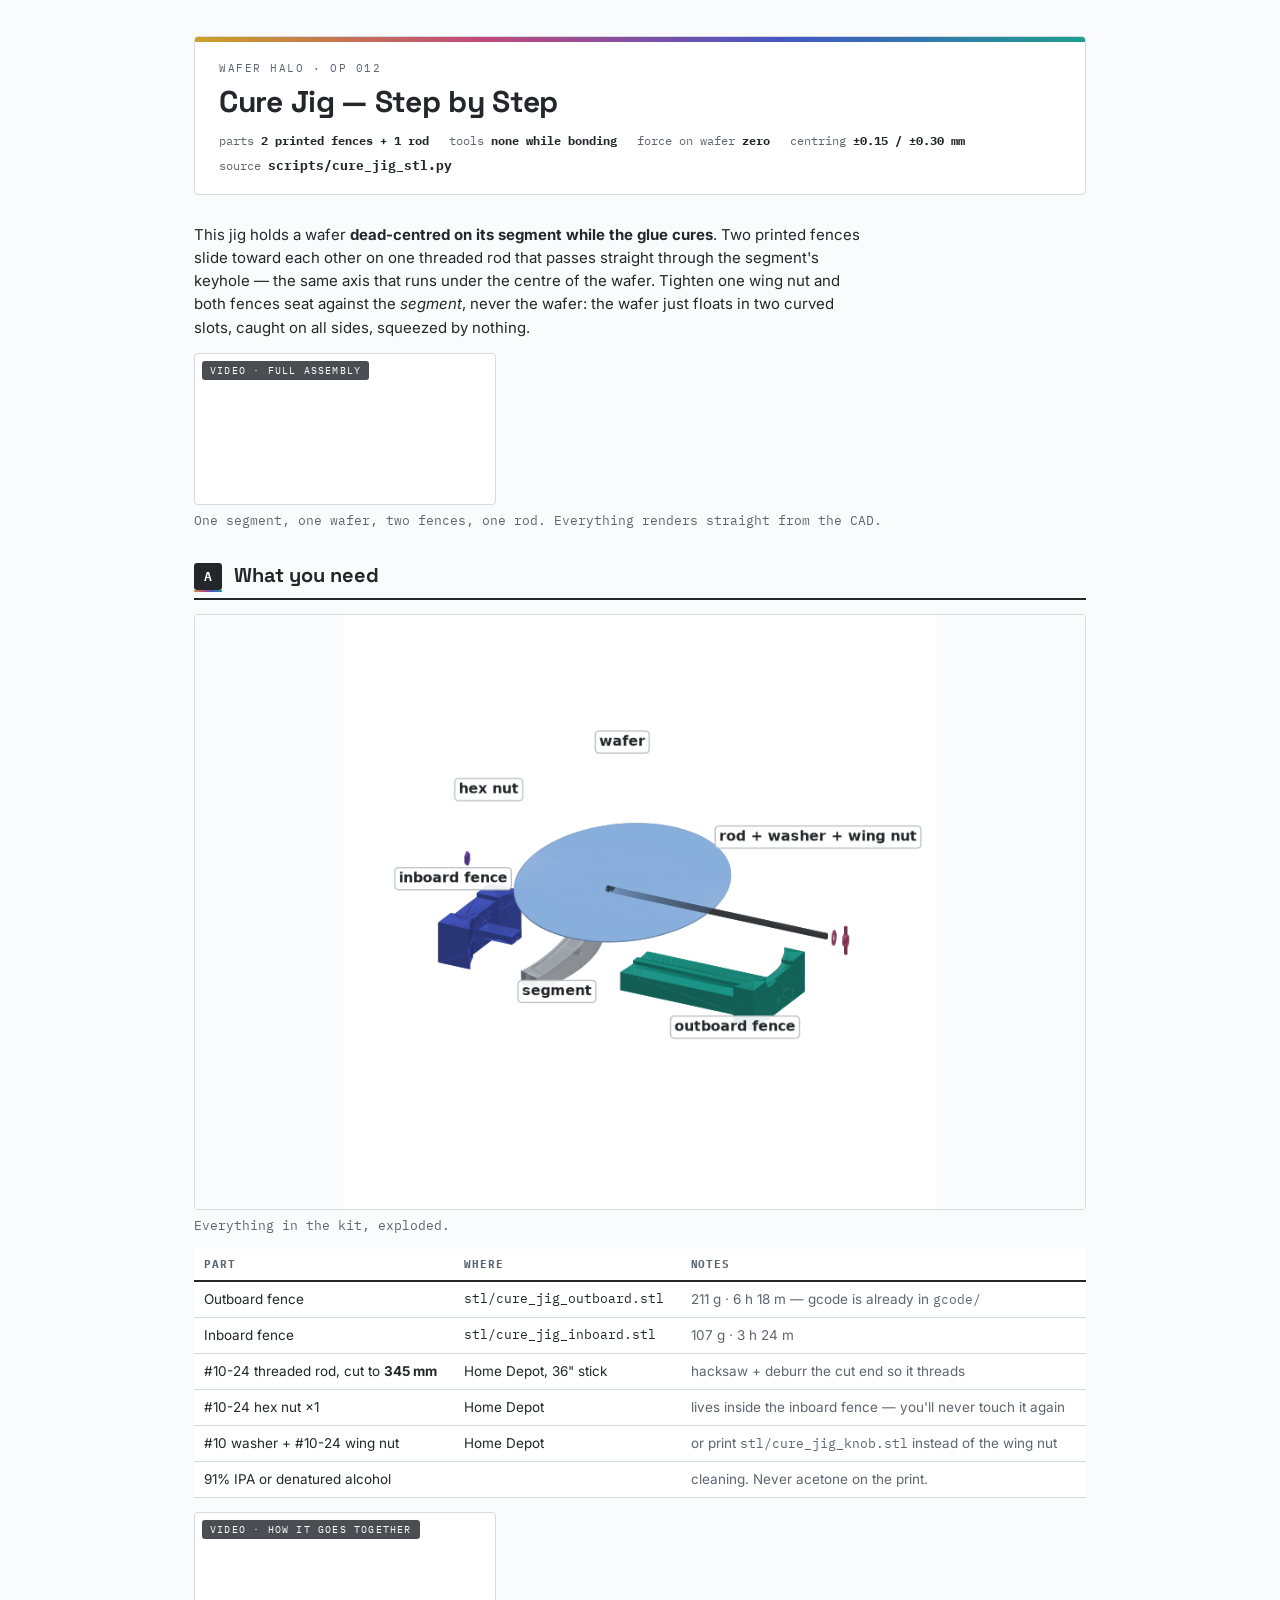
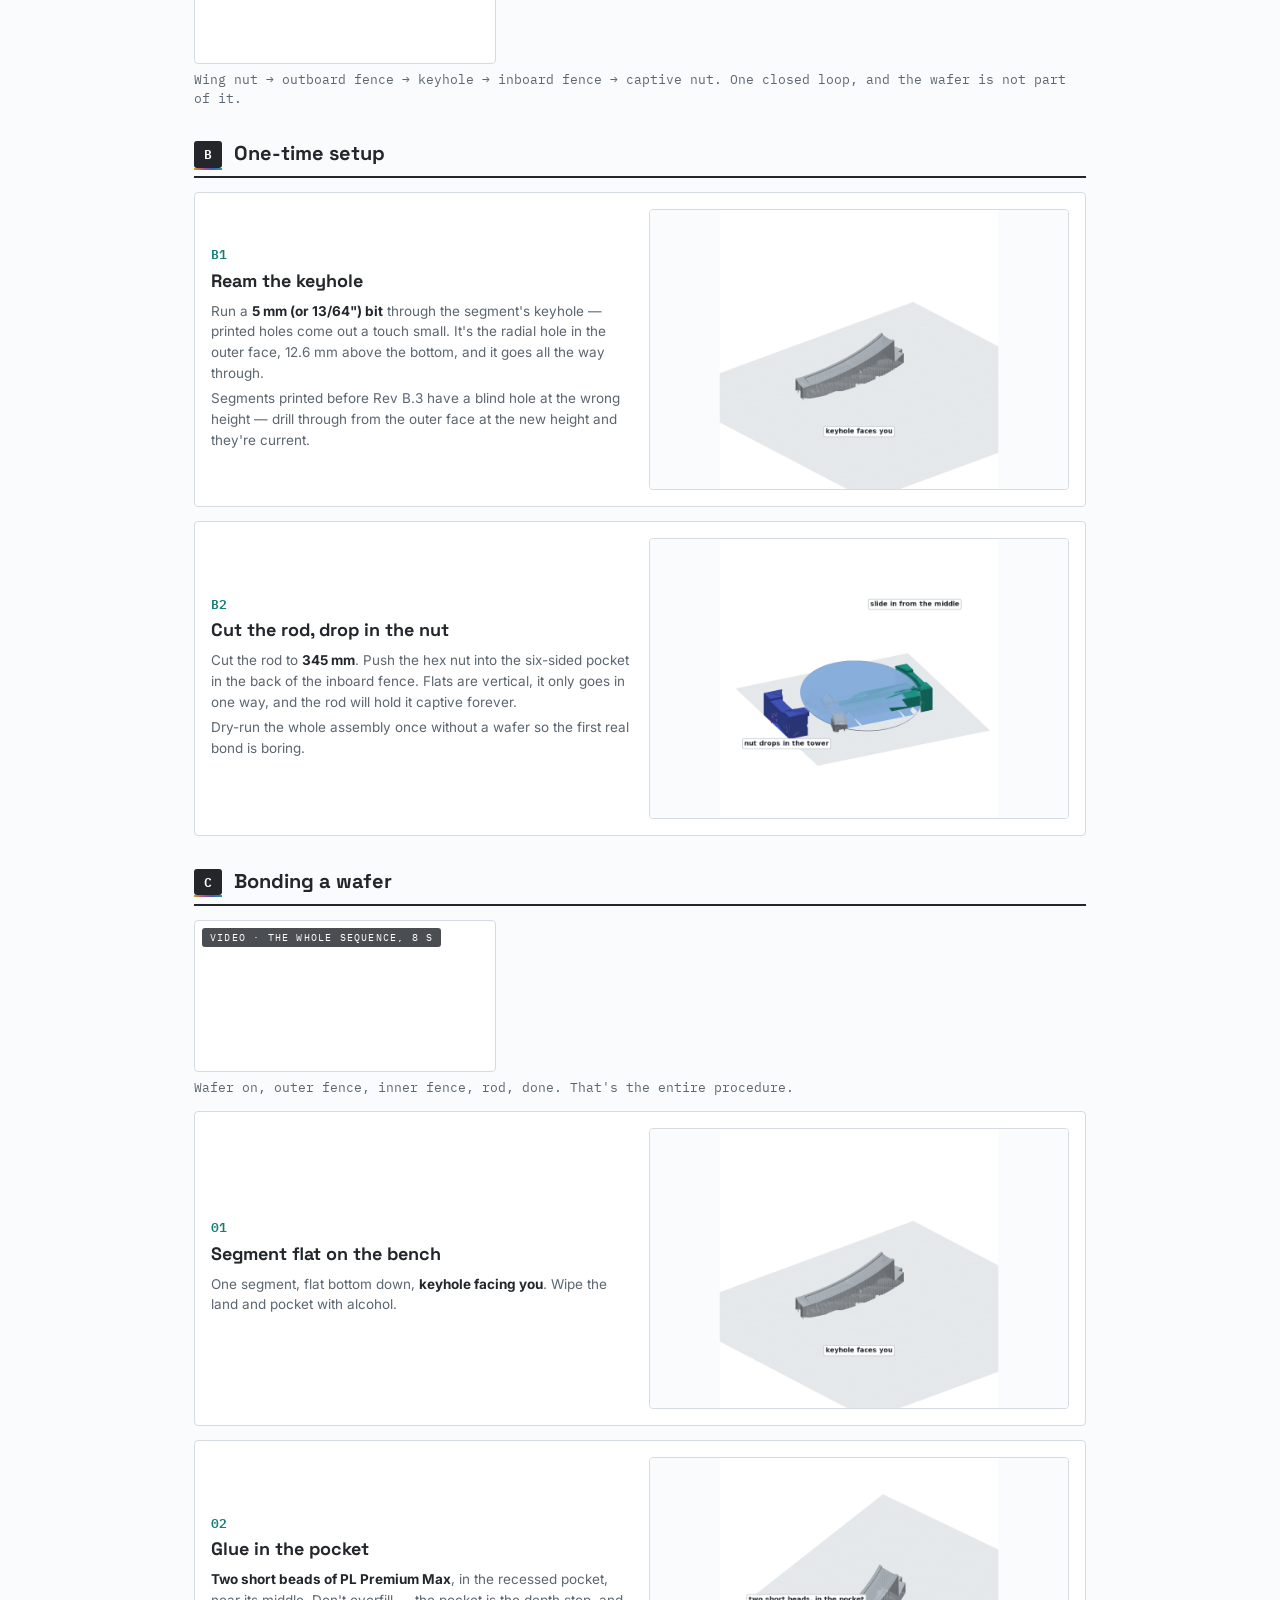
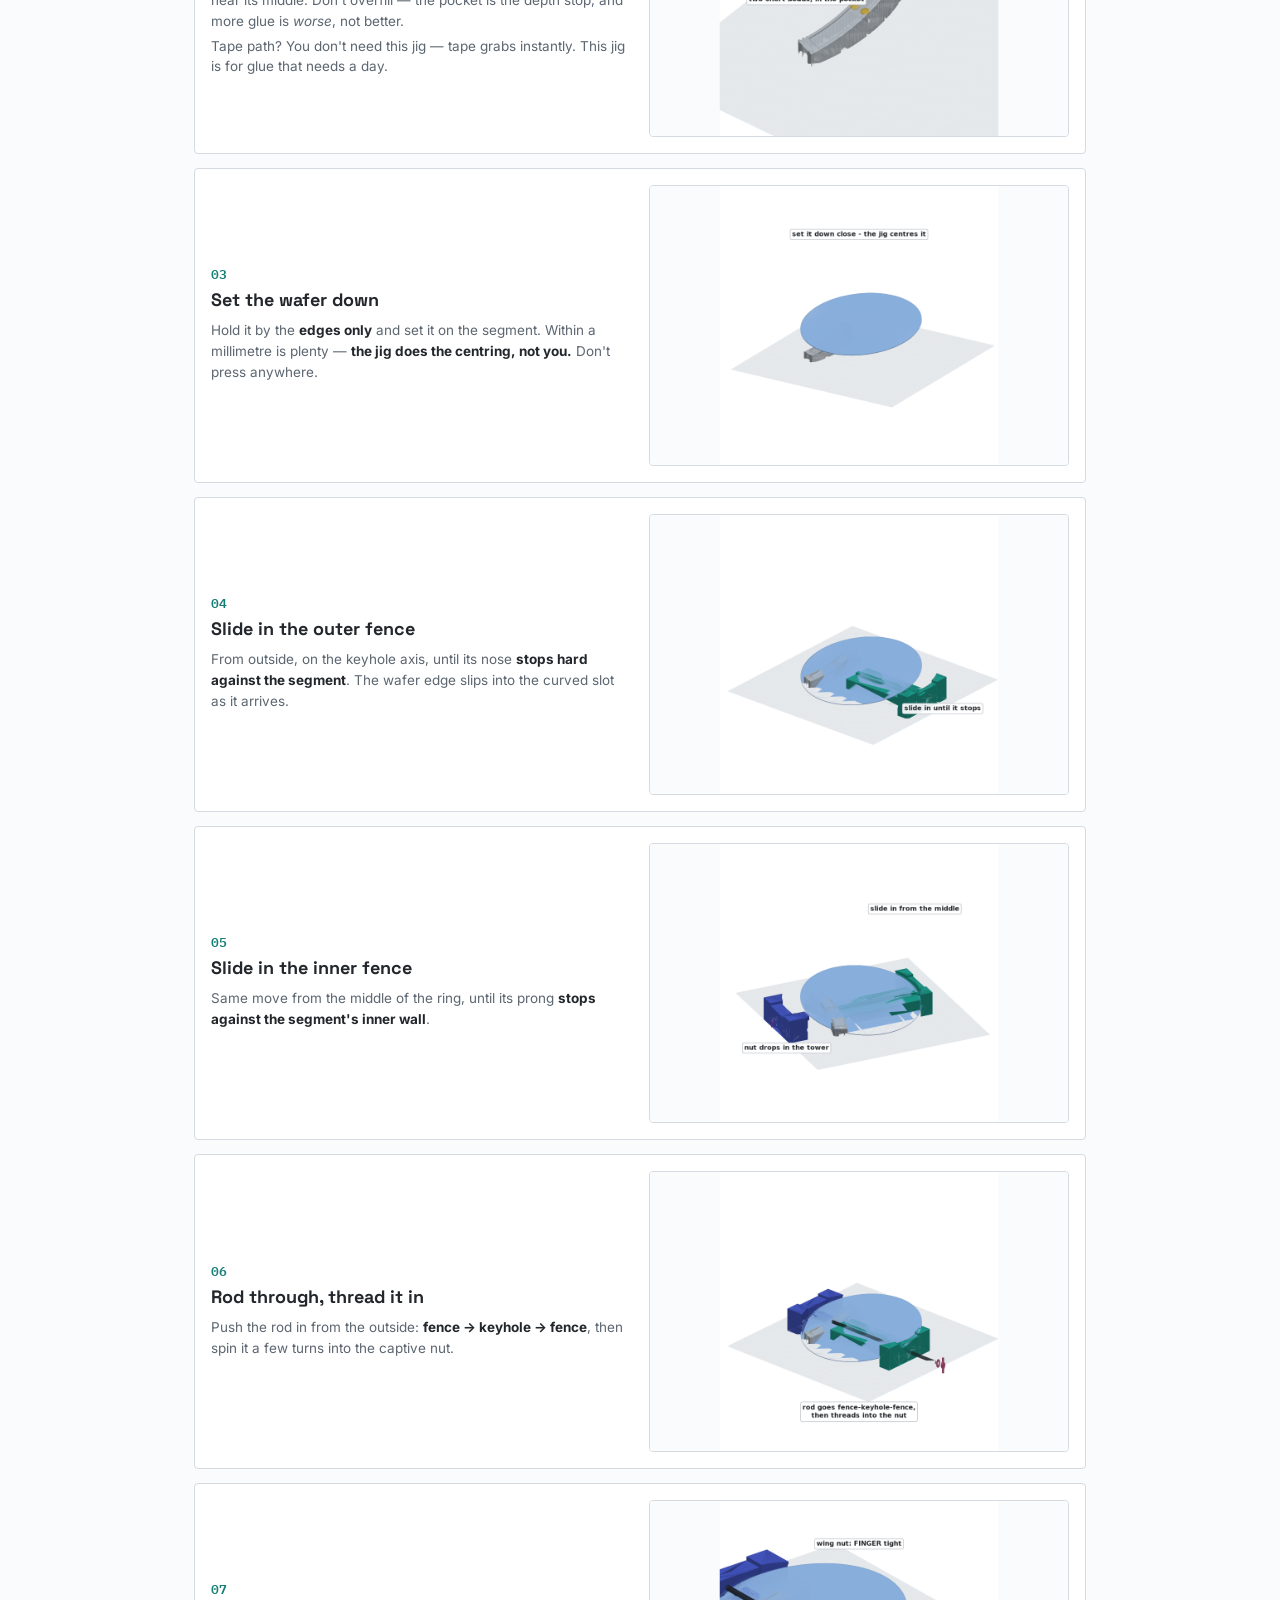
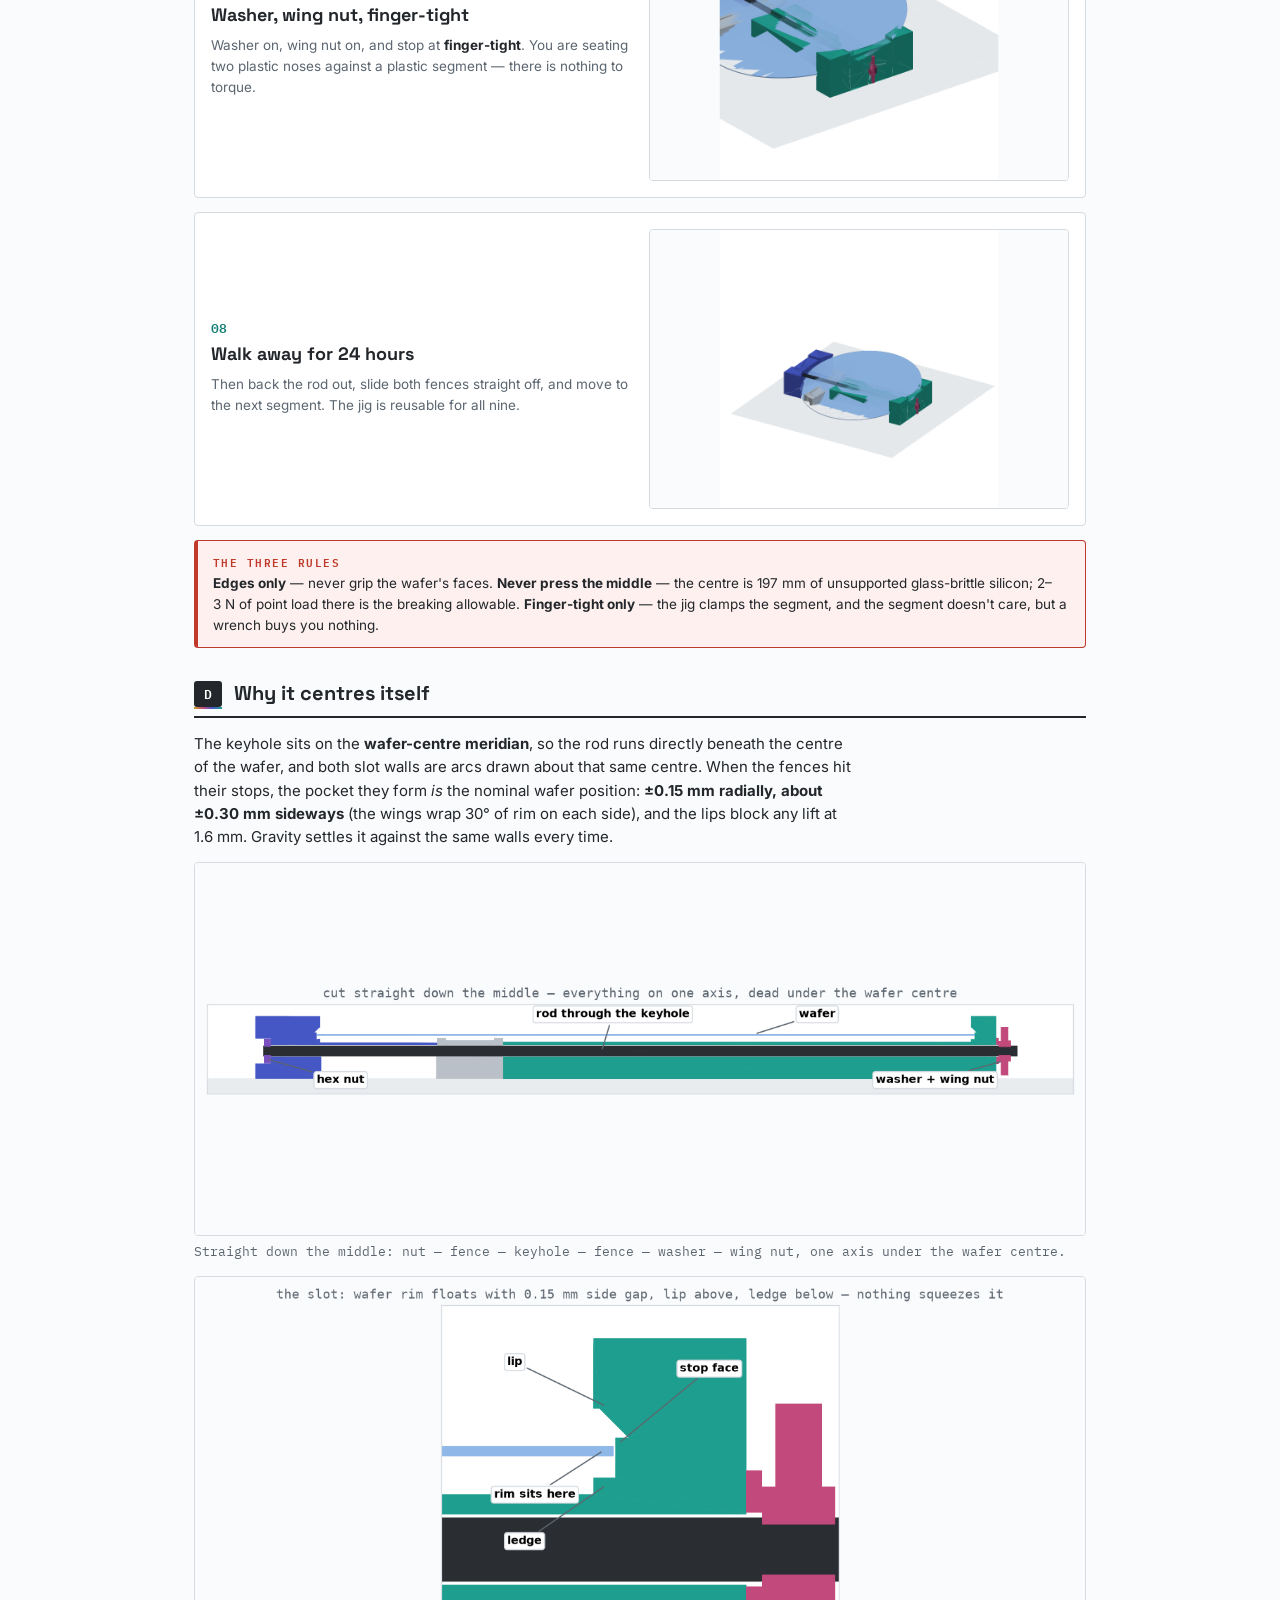
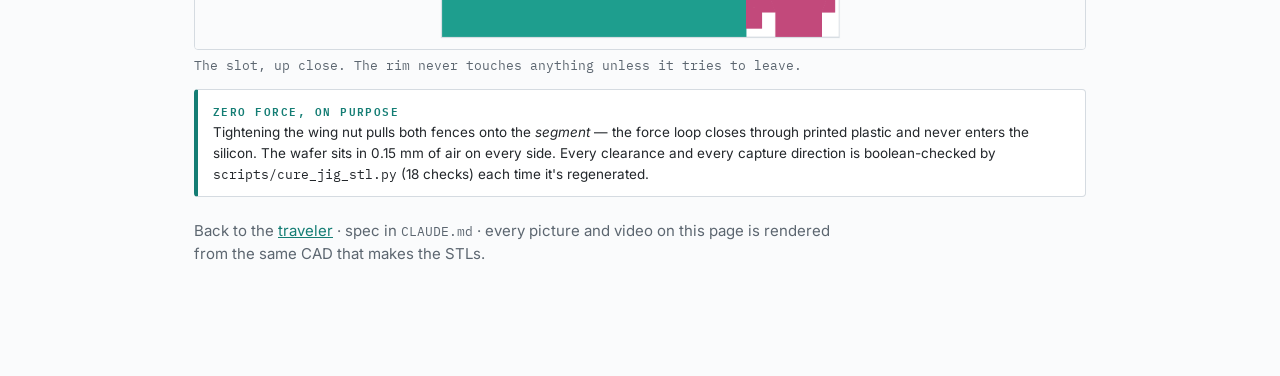
==== docs/cure-jig.html @ 971682f0 "Add OP 012 cure jig: through keyhole, centring fences, full drivetrain Two printed fences slide towa" ====
<!DOCTYPE html>
<html lang="en">
<head>
<meta charset="UTF-8">
<meta name="viewport" content="width=device-width, initial-scale=1.0">
<title>Wafer Halo — Cure Jig, Step by Step (OP 012)</title>
<link rel="preconnect" href="https://fonts.googleapis.com">
<link href="https://fonts.googleapis.com/css2?family=Space+Grotesk:wght@500;700&family=Inter:wght@400;600&family=IBM+Plex+Mono:wght@400;600&display=swap" rel="stylesheet">
<style>
:root{
  --ink:#23272B;--steel:#5C6670;--line:#D5DBE1;--paper:#FAFBFC;--card:#FFF;
  --teal:#147D74;--warn:#C0392B;--warn-bg:#FDF0EE;--amber:#9A6B00;
  --oxide:linear-gradient(90deg,#C9A227 0%,#C2497B 32%,#4457C4 66%,#1E9E8E 100%);
}
*{box-sizing:border-box;margin:0;padding:0}
body{background:var(--paper);color:var(--ink);font-family:'Inter',system-ui,sans-serif;font-size:15px;line-height:1.55;-webkit-font-smoothing:antialiased}
.page{max-width:940px;margin:0 auto;padding:36px 24px 80px}
header.traveler{border:1px solid var(--line);background:var(--card);border-radius:4px;overflow:hidden;margin-bottom:28px}
.oxide-rule{height:5px;background:var(--oxide)}
.head-main{padding:18px 24px 14px}
.eyebrow{font-family:'IBM Plex Mono',monospace;font-size:11px;letter-spacing:.14em;color:var(--steel);text-transform:uppercase}
h1{font-family:'Space Grotesk',sans-serif;font-weight:700;font-size:30px;letter-spacing:-.01em;margin:2px 0 6px}
.head-meta{display:flex;flex-wrap:wrap;gap:6px 20px;font-family:'IBM Plex Mono',monospace;font-size:12px;color:var(--steel);padding-bottom:4px}
.head-meta b{color:var(--ink)}
section.op{margin:30px 0}
.op-head{display:flex;align-items:baseline;gap:12px;border-bottom:2px solid var(--ink);padding-bottom:7px;margin-bottom:14px}
.op-chip{font-family:'IBM Plex Mono',monospace;font-weight:600;font-size:13px;background:var(--ink);color:#fff;padding:3px 10px;border-radius:3px;position:relative;top:-1px}
.op-chip::after{content:"";display:block;height:2px;background:var(--oxide);position:absolute;left:0;right:0;bottom:-2px}
.op-head h2{font-family:'Space Grotesk',sans-serif;font-size:20px;font-weight:700}
.op p{margin:9px 0;max-width:74ch}
table{width:100%;border-collapse:collapse;margin:12px 0;background:var(--card);font-size:13.5px}
th{font-family:'IBM Plex Mono',monospace;font-size:11px;letter-spacing:.08em;text-transform:uppercase;color:var(--steel);text-align:left;padding:7px 10px;border-bottom:2px solid var(--ink)}
td{padding:7px 10px;border-bottom:1px solid var(--line);vertical-align:top}
.mono{font-family:'IBM Plex Mono',monospace;font-size:12.5px}
td.num{font-family:'IBM Plex Mono',monospace;text-align:right;white-space:nowrap}
.dim{color:var(--steel)}
.note{border:1px solid var(--line);border-left:4px solid var(--teal);background:var(--card);border-radius:4px;padding:11px 15px;margin:14px 0;font-size:13.5px}
.note .tag{font-family:'IBM Plex Mono',monospace;font-size:10.5px;letter-spacing:.14em;color:var(--teal);font-weight:600;text-transform:uppercase}
.flag{border:1px solid var(--warn);border-left-width:4px;background:var(--warn-bg);border-radius:4px;padding:11px 15px;margin:14px 0;font-size:13.5px}
.flag .tag{font-family:'IBM Plex Mono',monospace;font-size:10.5px;letter-spacing:.14em;color:var(--warn);font-weight:600;text-transform:uppercase}
img,video{max-width:100%;display:block;border-radius:4px;border:1px solid var(--line);background:#fff}
figure{margin:14px 0}
figcaption{font-size:12.5px;color:var(--steel);margin-top:6px;font-family:'IBM Plex Mono',monospace}
.step{display:grid;grid-template-columns:minmax(0,1fr) minmax(0,1fr);gap:18px;align-items:center;border:1px solid var(--line);background:var(--card);border-radius:4px;padding:16px;margin:14px 0}
.step:nth-child(even of .step){grid-template-columns:minmax(0,1fr) minmax(0,1fr)}
.step .txt .n{font-family:'IBM Plex Mono',monospace;font-weight:600;font-size:13px;color:var(--teal)}
.step .txt h3{font-family:'Space Grotesk',sans-serif;font-size:18px;margin:2px 0 6px}
.step .txt p{font-size:13.5px;color:var(--steel);margin:4px 0}
.step .txt p b{color:var(--ink)}
@media(max-width:700px){.step{grid-template-columns:1fr}}
a{color:var(--teal)}
.vidwrap{position:relative}
.vidtag{position:absolute;top:8px;left:8px;font-family:'IBM Plex Mono',monospace;font-size:10px;letter-spacing:.12em;background:rgba(35,39,43,.82);color:#fff;padding:2px 8px;border-radius:3px;text-transform:uppercase}
</style>
</head>
<body>
<div class="page">

<header class="traveler">
  <div class="oxide-rule"></div>
  <div class="head-main">
    <div class="eyebrow">Wafer Halo · OP 012</div>
    <h1>Cure Jig — Step by Step</h1>
    <div class="head-meta">
      <span>parts <b>2 printed fences + 1 rod</b></span>
      <span>tools <b>none while bonding</b></span>
      <span>force on wafer <b>zero</b></span>
      <span>centring <b>±0.15 / ±0.30 mm</b></span>
      <span>source <b class="mono">scripts/cure_jig_stl.py</b></span>
    </div>
  </div>
</header>

<p style="max-width:74ch">This jig holds a wafer <b>dead-centred on its segment while the glue cures</b>.
Two printed fences slide toward each other on one threaded rod that passes straight
through the segment's keyhole — the same axis that runs under the centre of the wafer.
Tighten one wing nut and both fences seat against the <em>segment</em>, never the wafer:
the wafer just floats in two curved slots, caught on all sides, squeezed by nothing.</p>

<figure class="vidwrap">
  <video src="media/turntable.mp4" autoplay loop muted playsinline></video>
  <span class="vidtag">video · full assembly</span>
  <figcaption>One segment, one wafer, two fences, one rod. Everything renders straight from the CAD.</figcaption>
</figure>

<!-- ============================================================ -->
<section class="op">
  <div class="op-head"><span class="op-chip">A</span><h2>What you need</h2></div>

  <figure><img src="media/parts.png" alt="Exploded view of all parts">
  <figcaption>Everything in the kit, exploded.</figcaption></figure>

  <table>
    <tr><th>Part</th><th>Where</th><th>Notes</th></tr>
    <tr><td>Outboard fence</td><td class="mono">stl/cure_jig_outboard.stl</td><td class="dim">211 g · 6 h 18 m — gcode is already in <span class="mono">gcode/</span></td></tr>
    <tr><td>Inboard fence</td><td class="mono">stl/cure_jig_inboard.stl</td><td class="dim">107 g · 3 h 24 m</td></tr>
    <tr><td>#10-24 threaded rod, cut to <b>345&nbsp;mm</b></td><td>Home Depot, 36" stick</td><td class="dim">hacksaw + deburr the cut end so it threads</td></tr>
    <tr><td>#10-24 hex nut ×1</td><td>Home Depot</td><td class="dim">lives inside the inboard fence — you'll never touch it again</td></tr>
    <tr><td>#10 washer + #10-24 wing nut</td><td>Home Depot</td><td class="dim">or print <span class="mono">stl/cure_jig_knob.stl</span> instead of the wing nut</td></tr>
    <tr><td>91% IPA or denatured alcohol</td><td>&nbsp;</td><td class="dim">cleaning. Never acetone on the print.</td></tr>
  </table>

  <figure class="vidwrap">
    <video src="media/explode.mp4" autoplay loop muted playsinline></video>
    <span class="vidtag">video · how it goes together</span>
    <figcaption>Wing nut → outboard fence → keyhole → inboard fence → captive nut. One closed loop, and the wafer is not part of it.</figcaption>
  </figure>
</section>

<!-- ============================================================ -->
<section class="op">
  <div class="op-head"><span class="op-chip">B</span><h2>One-time setup</h2></div>
  <div class="step"><div class="txt">
    <div class="n">B1</div><h3>Ream the keyhole</h3>
    <p>Run a <b>5&nbsp;mm (or 13/64") bit</b> through the segment's keyhole — printed holes
    come out a touch small. It's the radial hole in the outer face, 12.6&nbsp;mm above the bottom,
    and it goes all the way through.</p>
    <p class="dim">Segments printed before Rev B.3 have a blind hole at the wrong height —
    drill through from the outer face at the new height and they're current.</p>
  </div><figure style="margin:0"><img src="media/step1_segment.png" alt="Segment alone on the bench"></figure></div>

  <div class="step"><div class="txt">
    <div class="n">B2</div><h3>Cut the rod, drop in the nut</h3>
    <p>Cut the rod to <b>345&nbsp;mm</b>. Push the hex nut into the six-sided pocket in the back of the
    inboard fence. Flats are vertical, it only goes in one way, and the rod will hold it captive forever.</p>
    <p class="dim">Dry-run the whole assembly once without a wafer so the first real bond is boring.</p>
  </div><figure style="margin:0"><img src="media/step5_inboard.png" alt="Nut and inboard fence"></figure></div>
</section>

<!-- ============================================================ -->
<section class="op">
  <div class="op-head"><span class="op-chip">C</span><h2>Bonding a wafer</h2></div>

  <figure class="vidwrap">
    <video src="media/assemble.mp4" autoplay loop muted playsinline></video>
    <span class="vidtag">video · the whole sequence, 8 s</span>
    <figcaption>Wafer on, outer fence, inner fence, rod, done. That's the entire procedure.</figcaption>
  </figure>

  <div class="step"><div class="txt">
    <div class="n">01</div><h3>Segment flat on the bench</h3>
    <p>One segment, flat bottom down, <b>keyhole facing you</b>. Wipe the land and pocket with alcohol.</p>
  </div><figure style="margin:0"><img src="media/step1_segment.png" alt="Step 1"></figure></div>

  <div class="step"><div class="txt">
    <div class="n">02</div><h3>Glue in the pocket</h3>
    <p><b>Two short beads of PL Premium Max</b>, in the recessed pocket, near its middle. Don't overfill —
    the pocket is the depth stop, and more glue is <em>worse</em>, not better.</p>
    <p class="dim">Tape path? You don't need this jig — tape grabs instantly. This jig is for glue that needs a day.</p>
  </div><figure style="margin:0"><img src="media/step2_glue.png" alt="Step 2"></figure></div>

  <div class="step"><div class="txt">
    <div class="n">03</div><h3>Set the wafer down</h3>
    <p>Hold it by the <b>edges only</b> and set it on the segment. Within a millimetre is plenty —
    <b>the jig does the centring, not you.</b> Don't press anywhere.</p>
  </div><figure style="margin:0"><img src="media/step3_wafer.png" alt="Step 3"></figure></div>

  <div class="step"><div class="txt">
    <div class="n">04</div><h3>Slide in the outer fence</h3>
    <p>From outside, on the keyhole axis, until its nose <b>stops hard against the segment</b>.
    The wafer edge slips into the curved slot as it arrives.</p>
  </div><figure style="margin:0"><img src="media/step4_outboard.png" alt="Step 4"></figure></div>

  <div class="step"><div class="txt">
    <div class="n">05</div><h3>Slide in the inner fence</h3>
    <p>Same move from the middle of the ring, until its prong <b>stops against the segment's inner wall</b>.</p>
  </div><figure style="margin:0"><img src="media/step5_inboard.png" alt="Step 5"></figure></div>

  <div class="step"><div class="txt">
    <div class="n">06</div><h3>Rod through, thread it in</h3>
    <p>Push the rod in from the outside: <b>fence → keyhole → fence</b>, then spin it a few turns
    into the captive nut.</p>
  </div><figure style="margin:0"><img src="media/step6_rod.png" alt="Step 6"></figure></div>

  <div class="step"><div class="txt">
    <div class="n">07</div><h3>Washer, wing nut, finger-tight</h3>
    <p>Washer on, wing nut on, and stop at <b>finger-tight</b>. You are seating two plastic noses
    against a plastic segment — there is nothing to torque.</p>
  </div><figure style="margin:0"><img src="media/step7_tighten.png" alt="Step 7"></figure></div>

  <div class="step"><div class="txt">
    <div class="n">08</div><h3>Walk away for 24 hours</h3>
    <p>Then back the rod out, slide both fences straight off, and move to the next segment.
    The jig is reusable for all nine.</p>
  </div><figure style="margin:0"><img src="media/hero.png" alt="Step 8"></figure></div>

  <div class="flag"><span class="tag">The three rules</span><br>
  <b>Edges only</b> — never grip the wafer's faces. <b>Never press the middle</b> — the centre is
  197&nbsp;mm of unsupported glass-brittle silicon; 2–3&nbsp;N of point load there is the breaking
  allowable. <b>Finger-tight only</b> — the jig clamps the segment, and the segment doesn't care,
  but a wrench buys you nothing.</div>
</section>

<!-- ============================================================ -->
<section class="op">
  <div class="op-head"><span class="op-chip">D</span><h2>Why it centres itself</h2></div>

  <p>The keyhole sits on the <b>wafer-centre meridian</b>, so the rod runs directly beneath the
  centre of the wafer, and both slot walls are arcs drawn about that same centre. When the fences
  hit their stops, the pocket they form <em>is</em> the nominal wafer position: <b>±0.15&nbsp;mm
  radially, about ±0.30&nbsp;mm sideways</b> (the wings wrap 30° of rim on each side), and the lips
  block any lift at 1.6&nbsp;mm. Gravity settles it against the same walls every time.</p>

  <figure><img src="media/sec_drivetrain.png" alt="Cross-section through the drivetrain">
  <figcaption>Straight down the middle: nut — fence — keyhole — fence — washer — wing nut, one axis under the wafer centre.</figcaption></figure>

  <figure><img src="media/sec_capture.png" alt="Close-up of the rim slot">
  <figcaption>The slot, up close. The rim never touches anything unless it tries to leave.</figcaption></figure>

  <div class="note"><span class="tag">Zero force, on purpose</span><br>
  Tightening the wing nut pulls both fences onto the <em>segment</em> — the force loop closes
  through printed plastic and never enters the silicon. The wafer sits in 0.15&nbsp;mm of air on
  every side. Every clearance and every capture direction is boolean-checked by
  <span class="mono">scripts/cure_jig_stl.py</span> (18 checks) each time it's regenerated.</div>

  <p class="dim" style="margin-top:22px">Back to the <a href="index.html">traveler</a> ·
  spec in <span class="mono">CLAUDE.md</span> · every picture and video on this page is rendered
  from the same CAD that makes the STLs.</p>
</section>

</div>
</body>
</html>
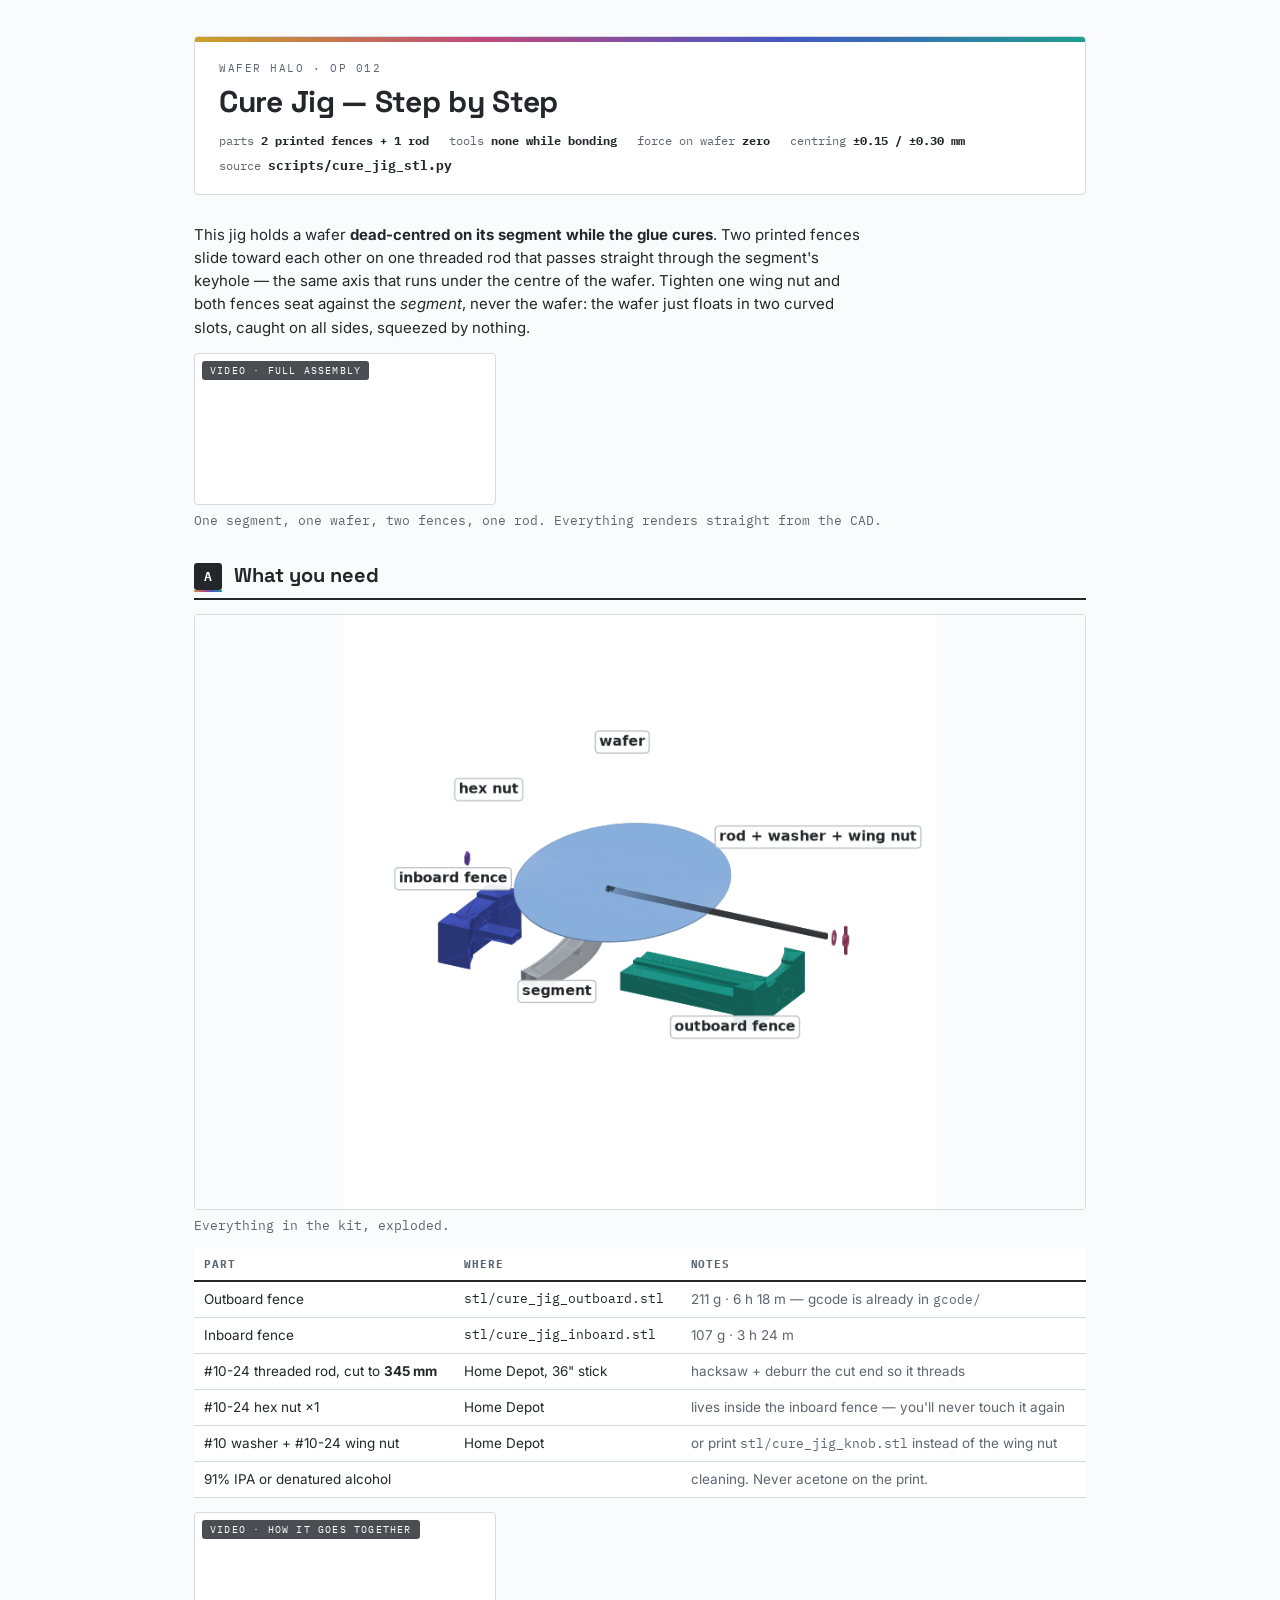
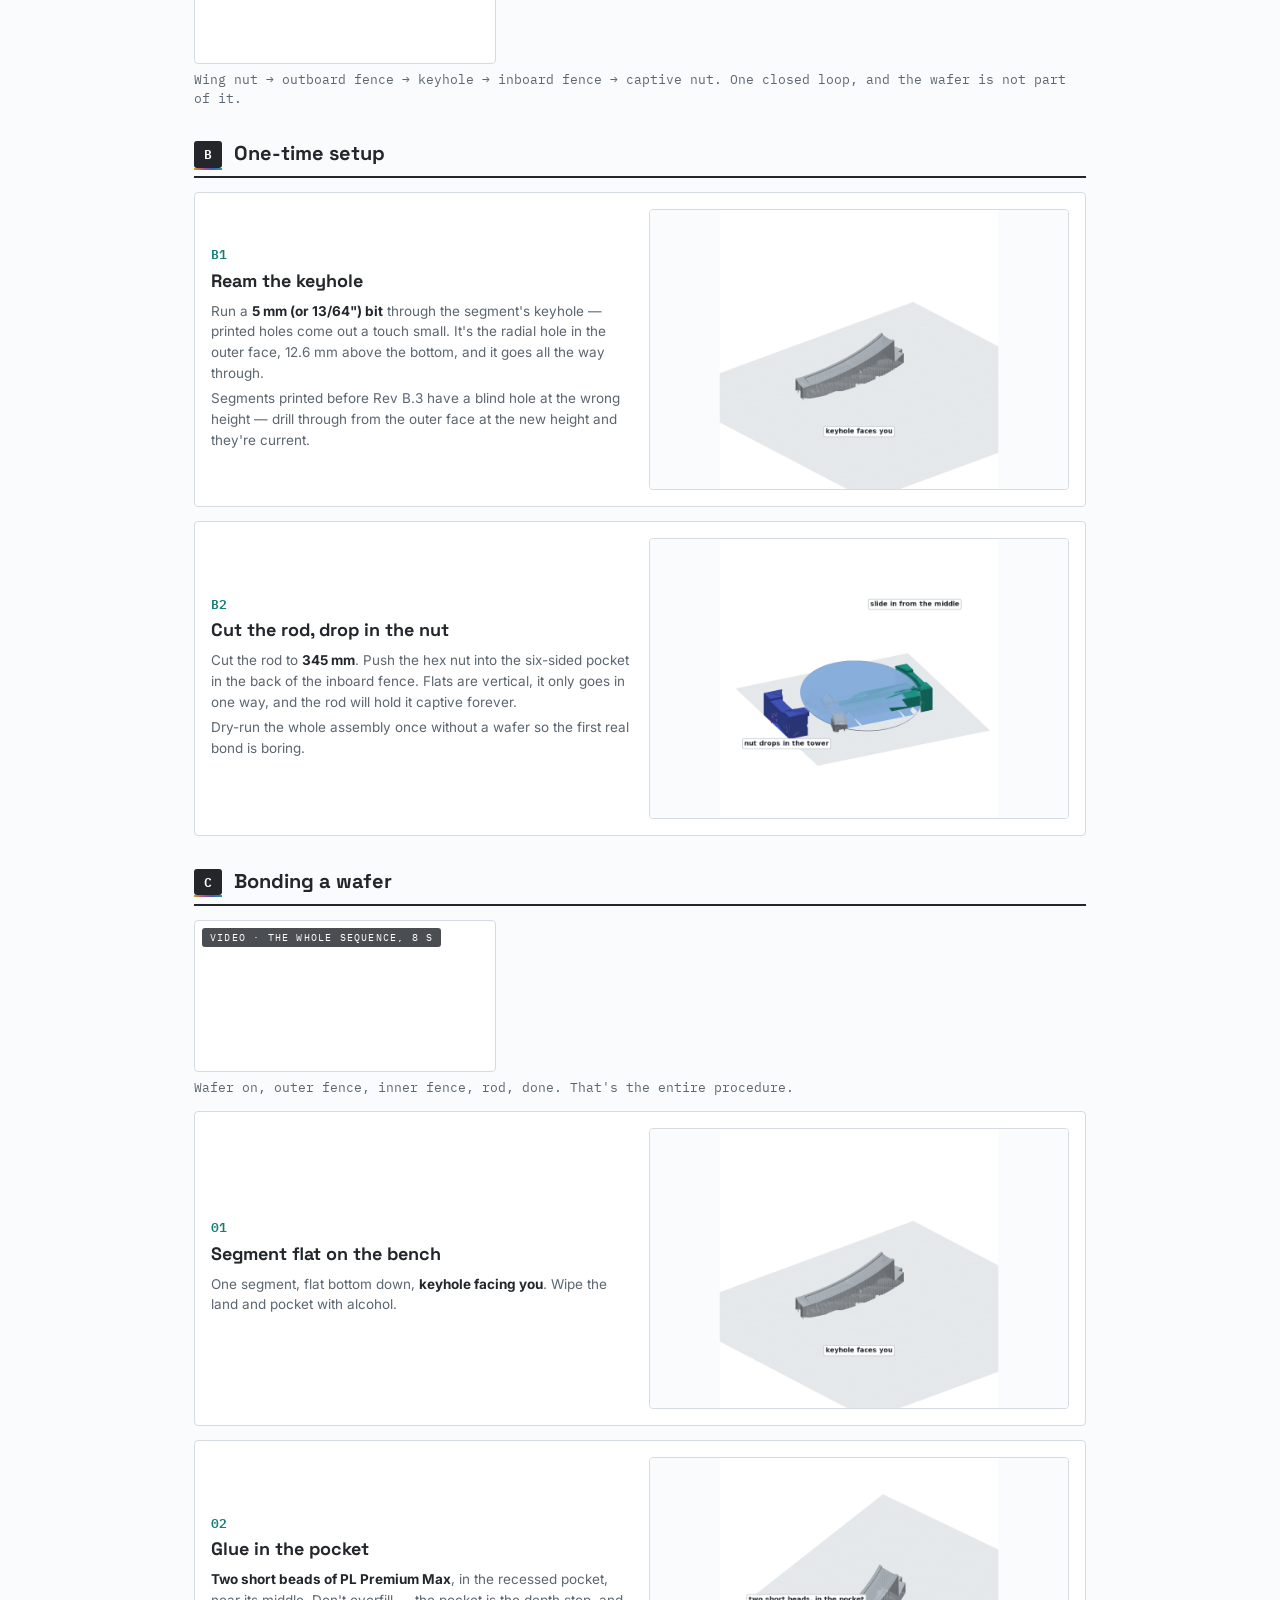
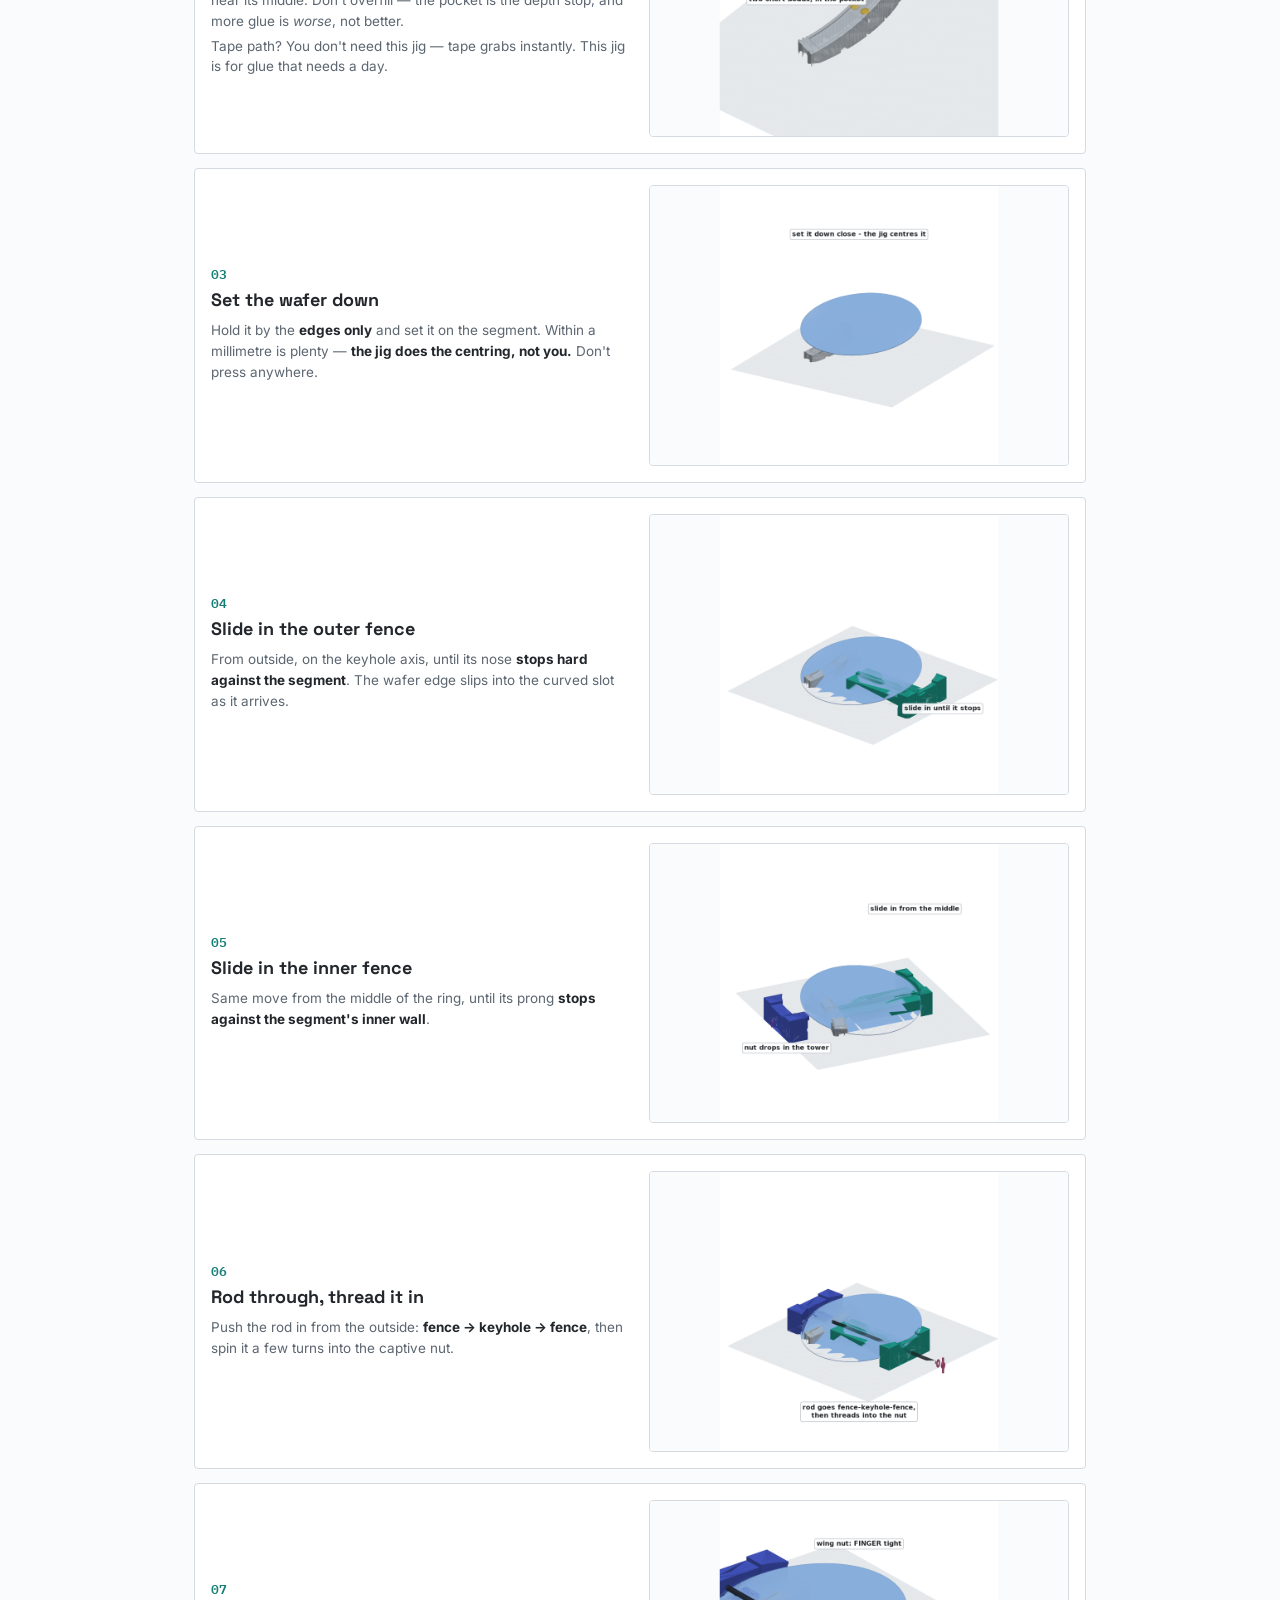
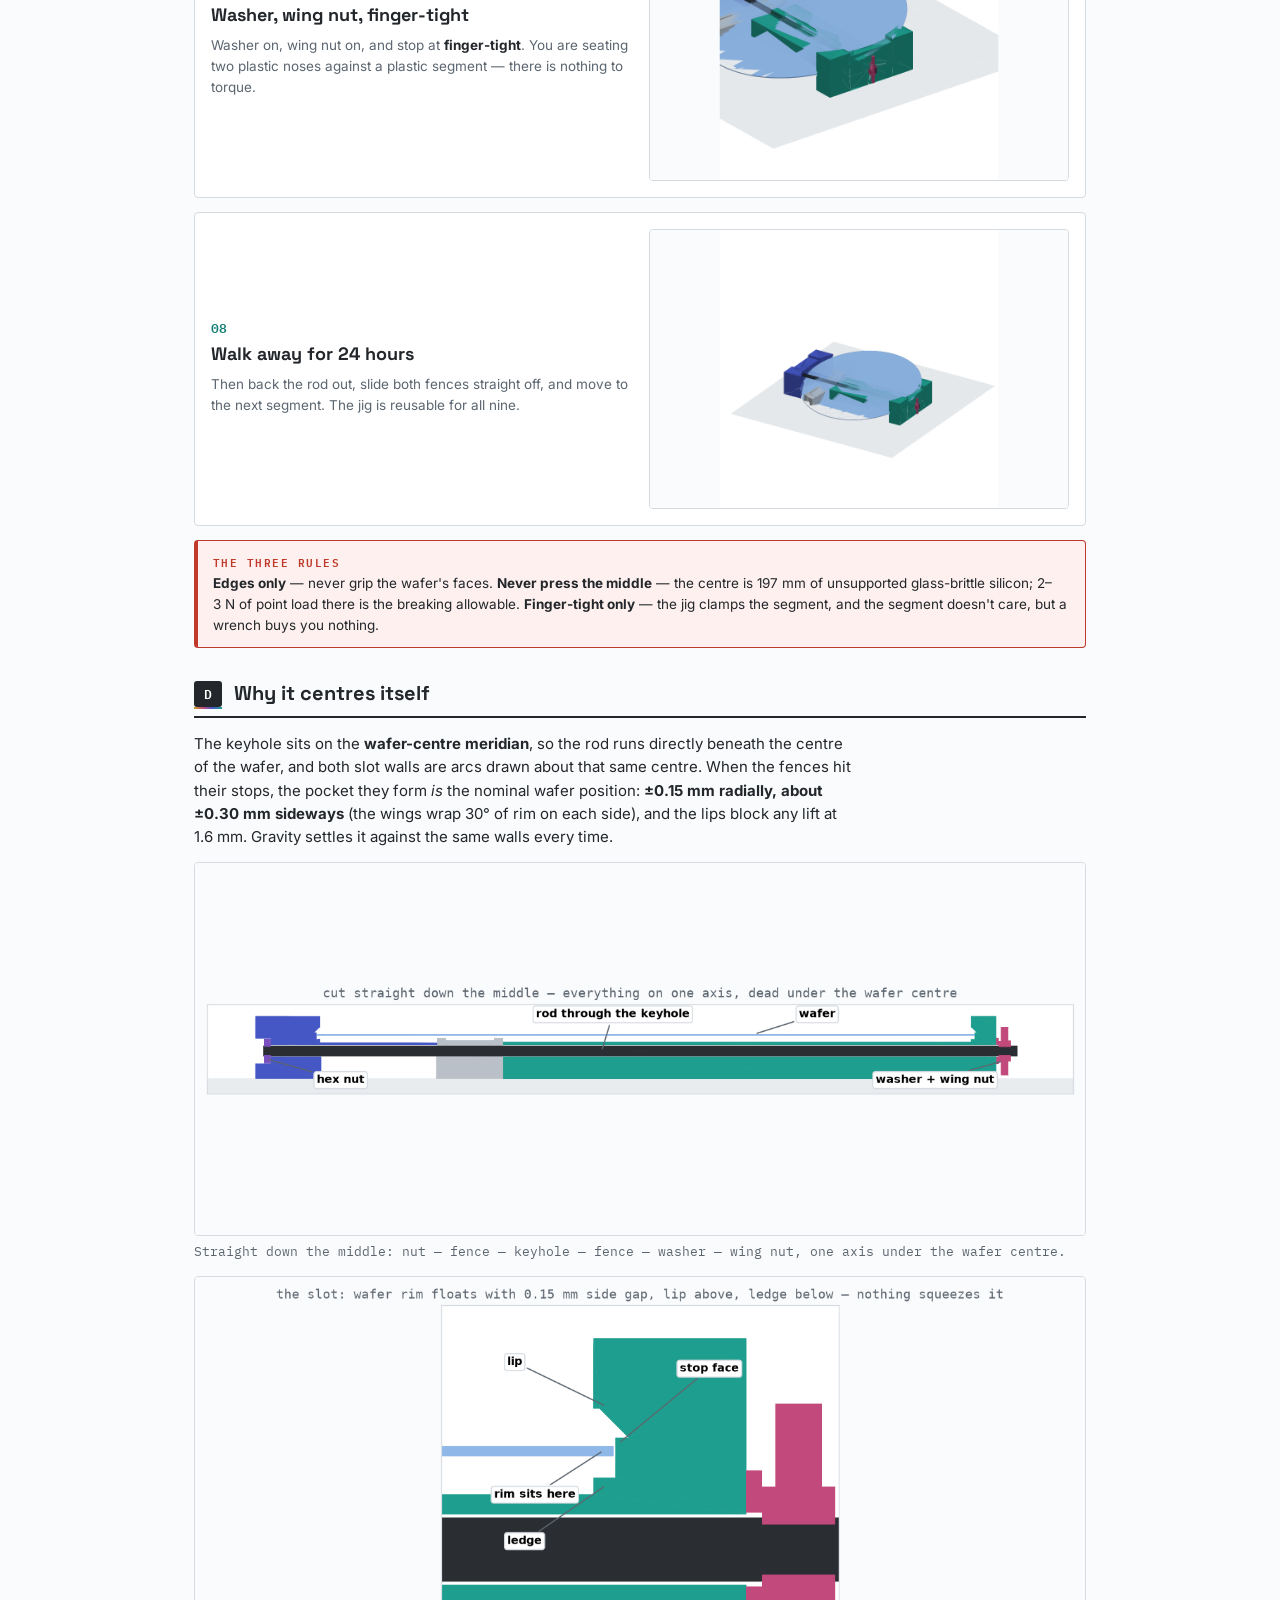
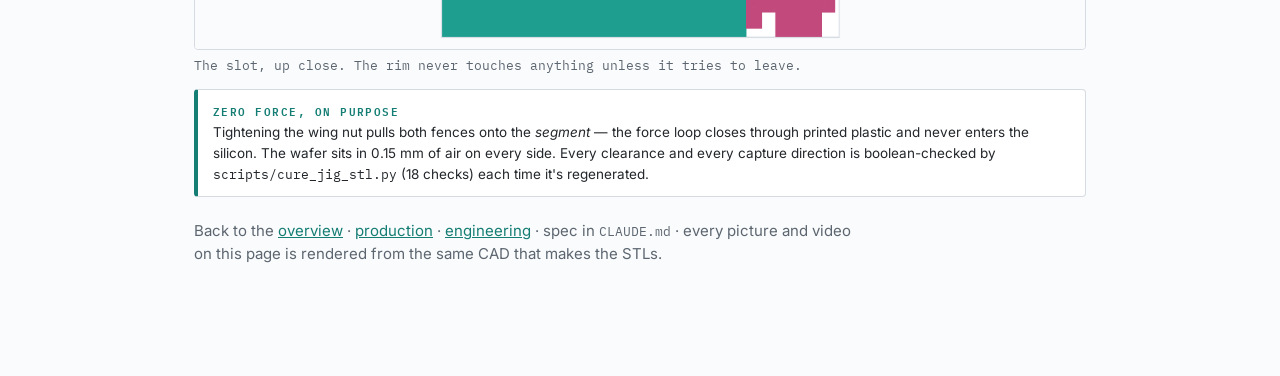
==== commit 6ff950a8: "Split the traveler into role pages; real-STL viewer front and center docs/index.html is now a hub: t" ====
--- a/docs/cure-jig.html
+++ b/docs/cure-jig.html
@@ -213,7 +213,8 @@
   every side. Every clearance and every capture direction is boolean-checked by
   <span class="mono">scripts/cure_jig_stl.py</span> (18 checks) each time it's regenerated.</div>
 
-  <p class="dim" style="margin-top:22px">Back to the <a href="index.html">traveler</a> ·
+  <p class="dim" style="margin-top:22px">Back to the <a href="index.html">overview</a> ·
+  <a href="production.html">production</a> · <a href="engineering.html">engineering</a> ·
   spec in <span class="mono">CLAUDE.md</span> · every picture and video on this page is rendered
   from the same CAD that makes the STLs.</p>
 </section>
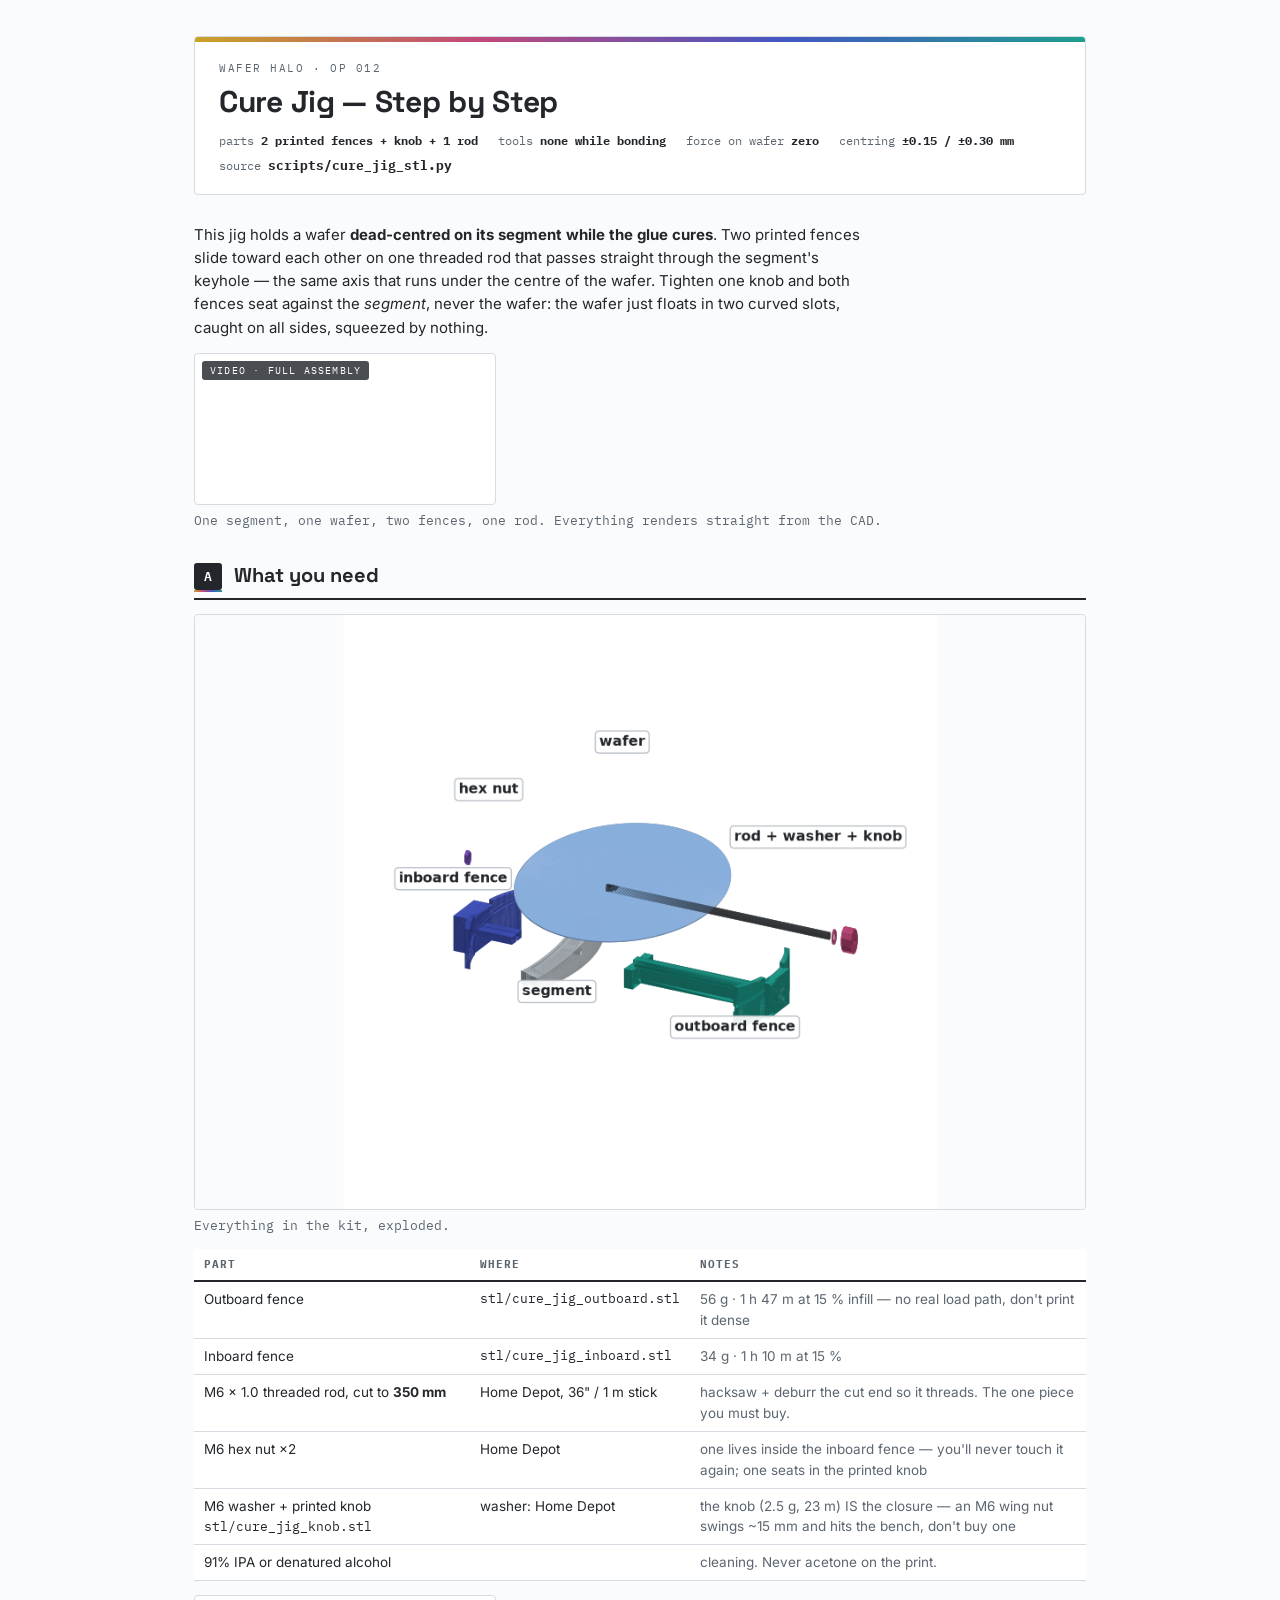
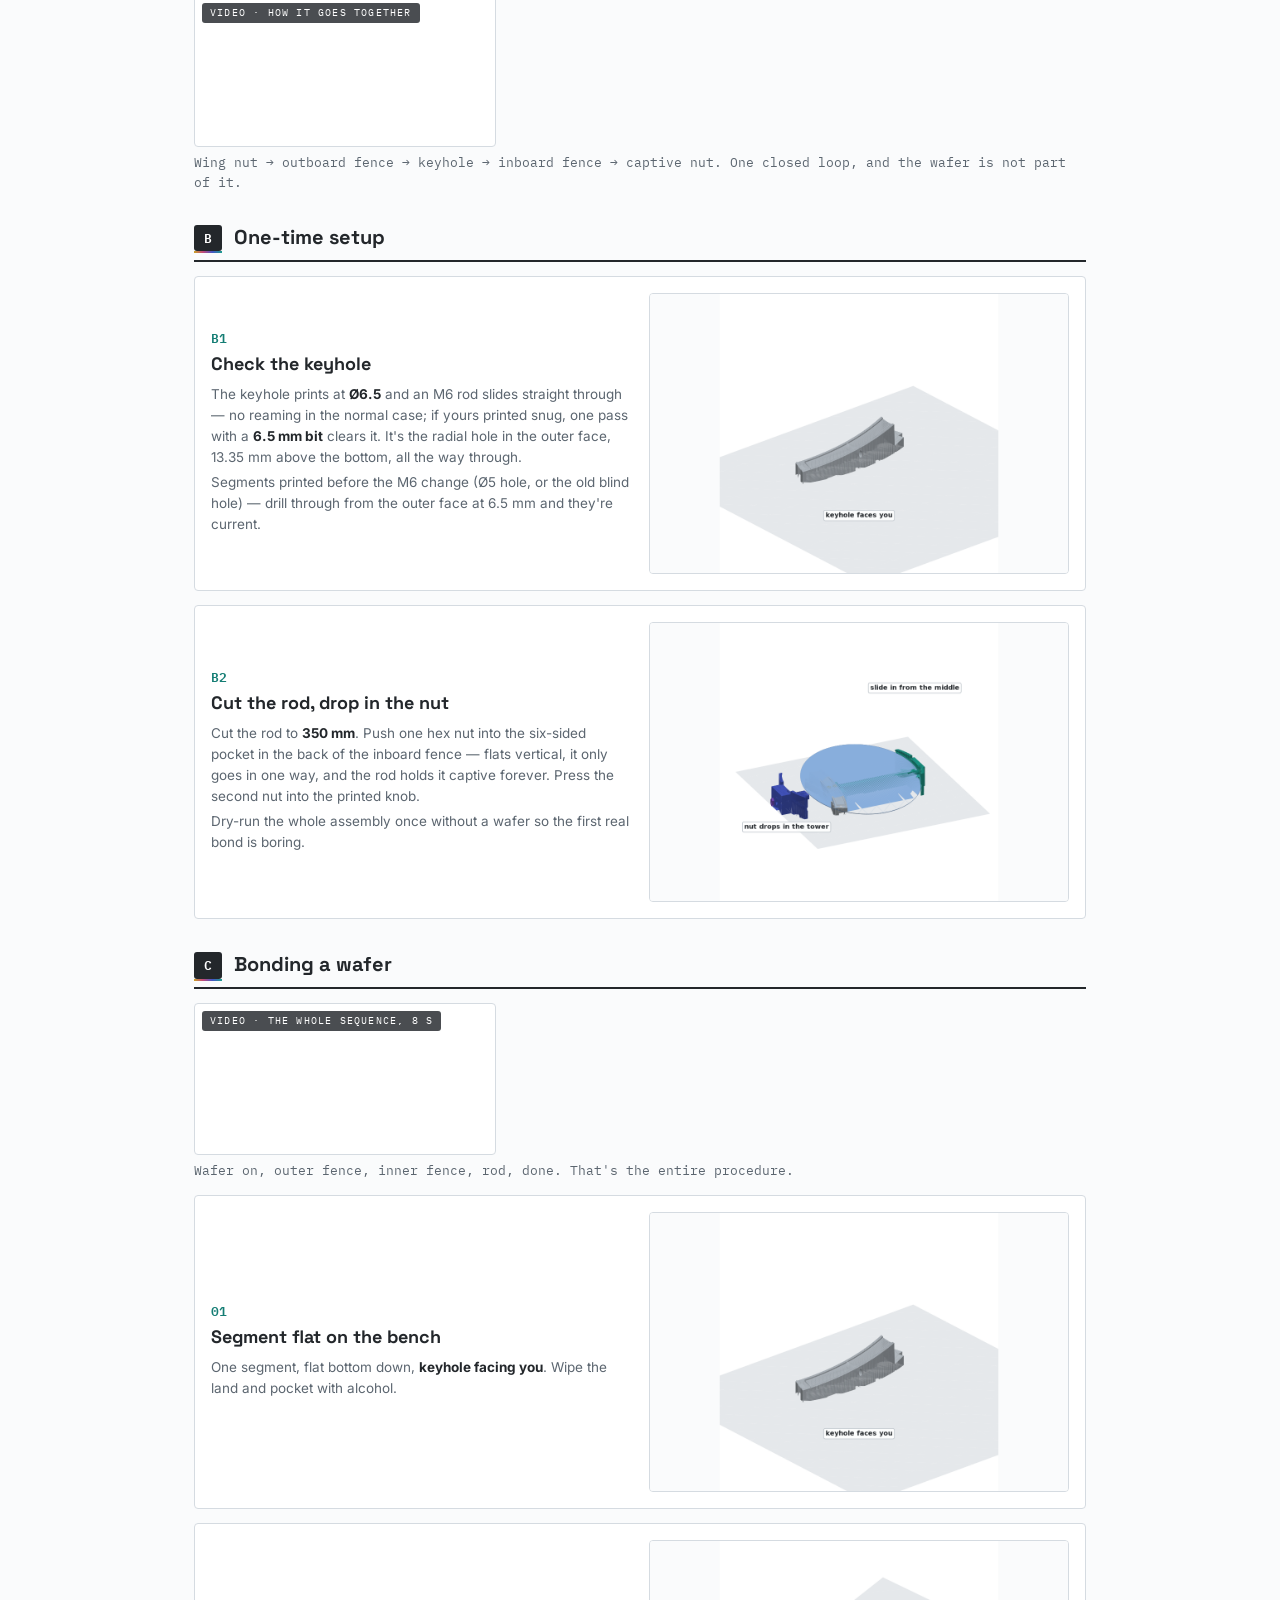
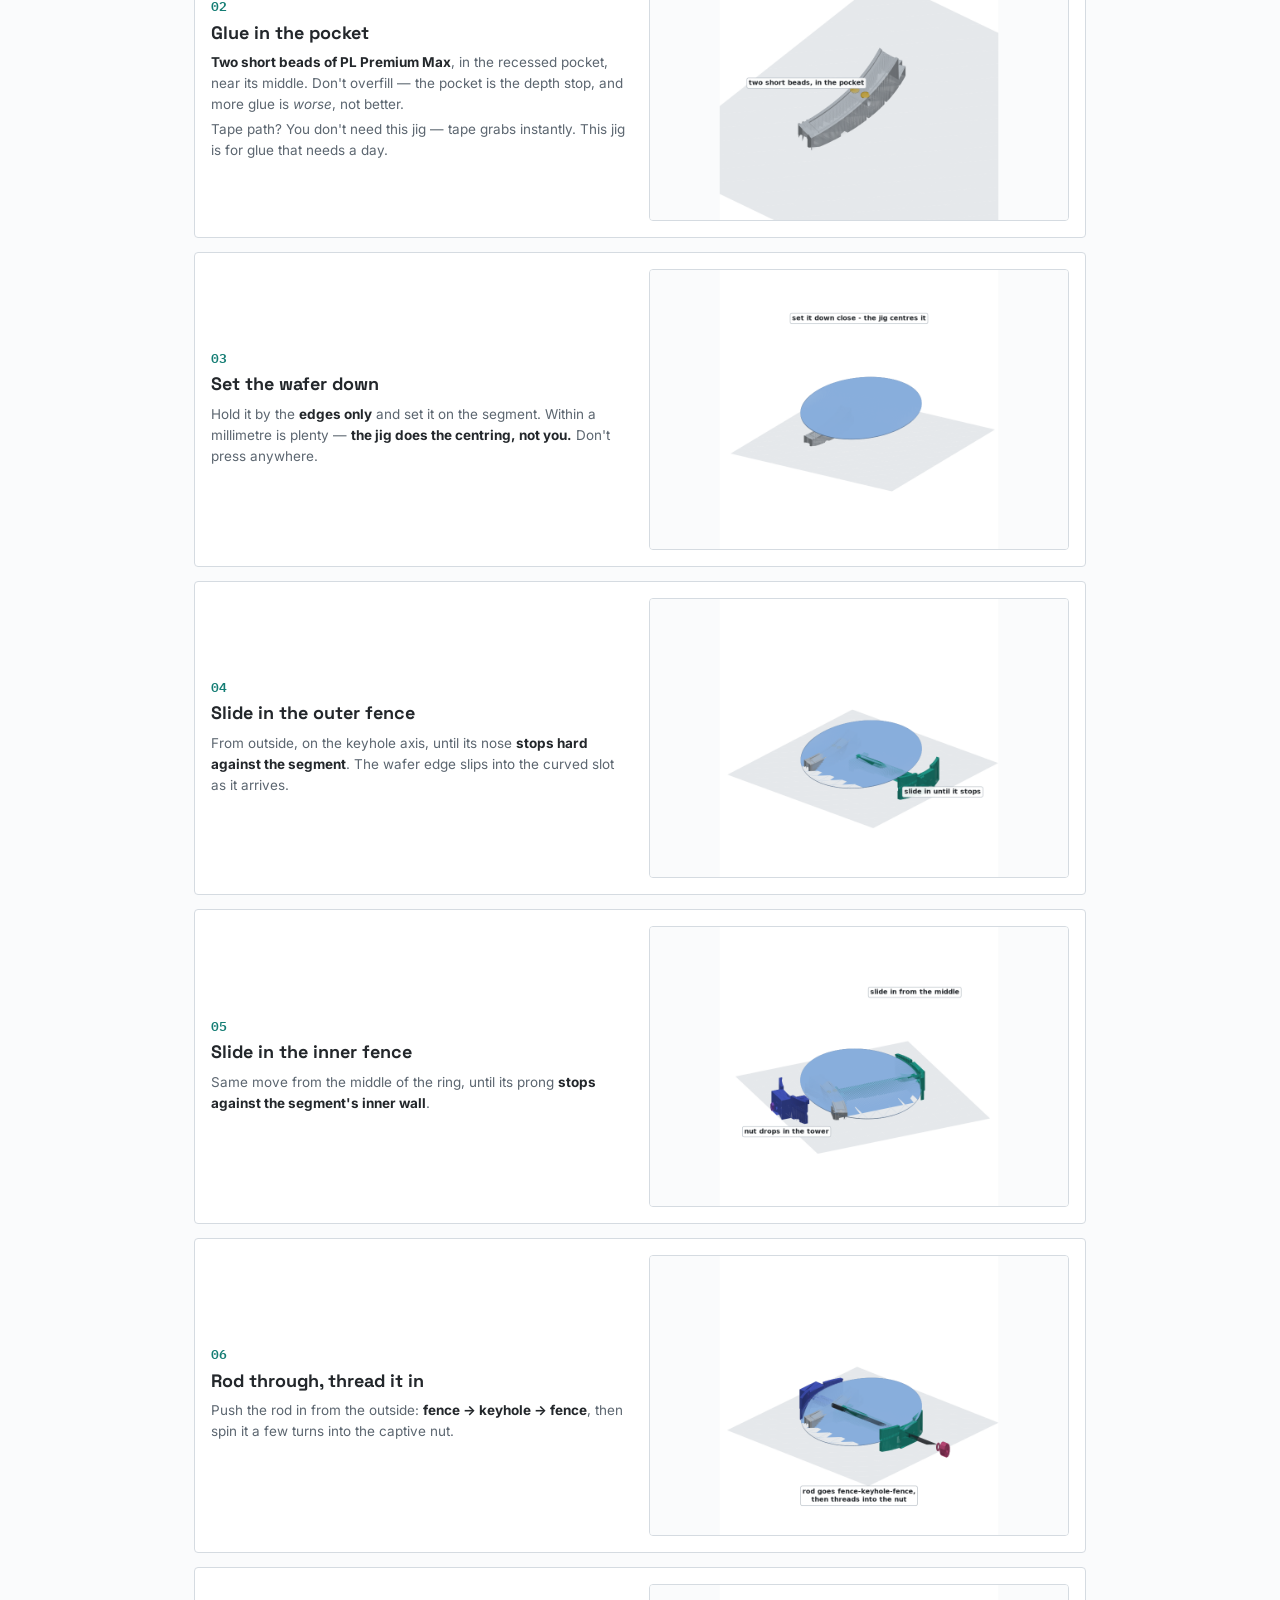
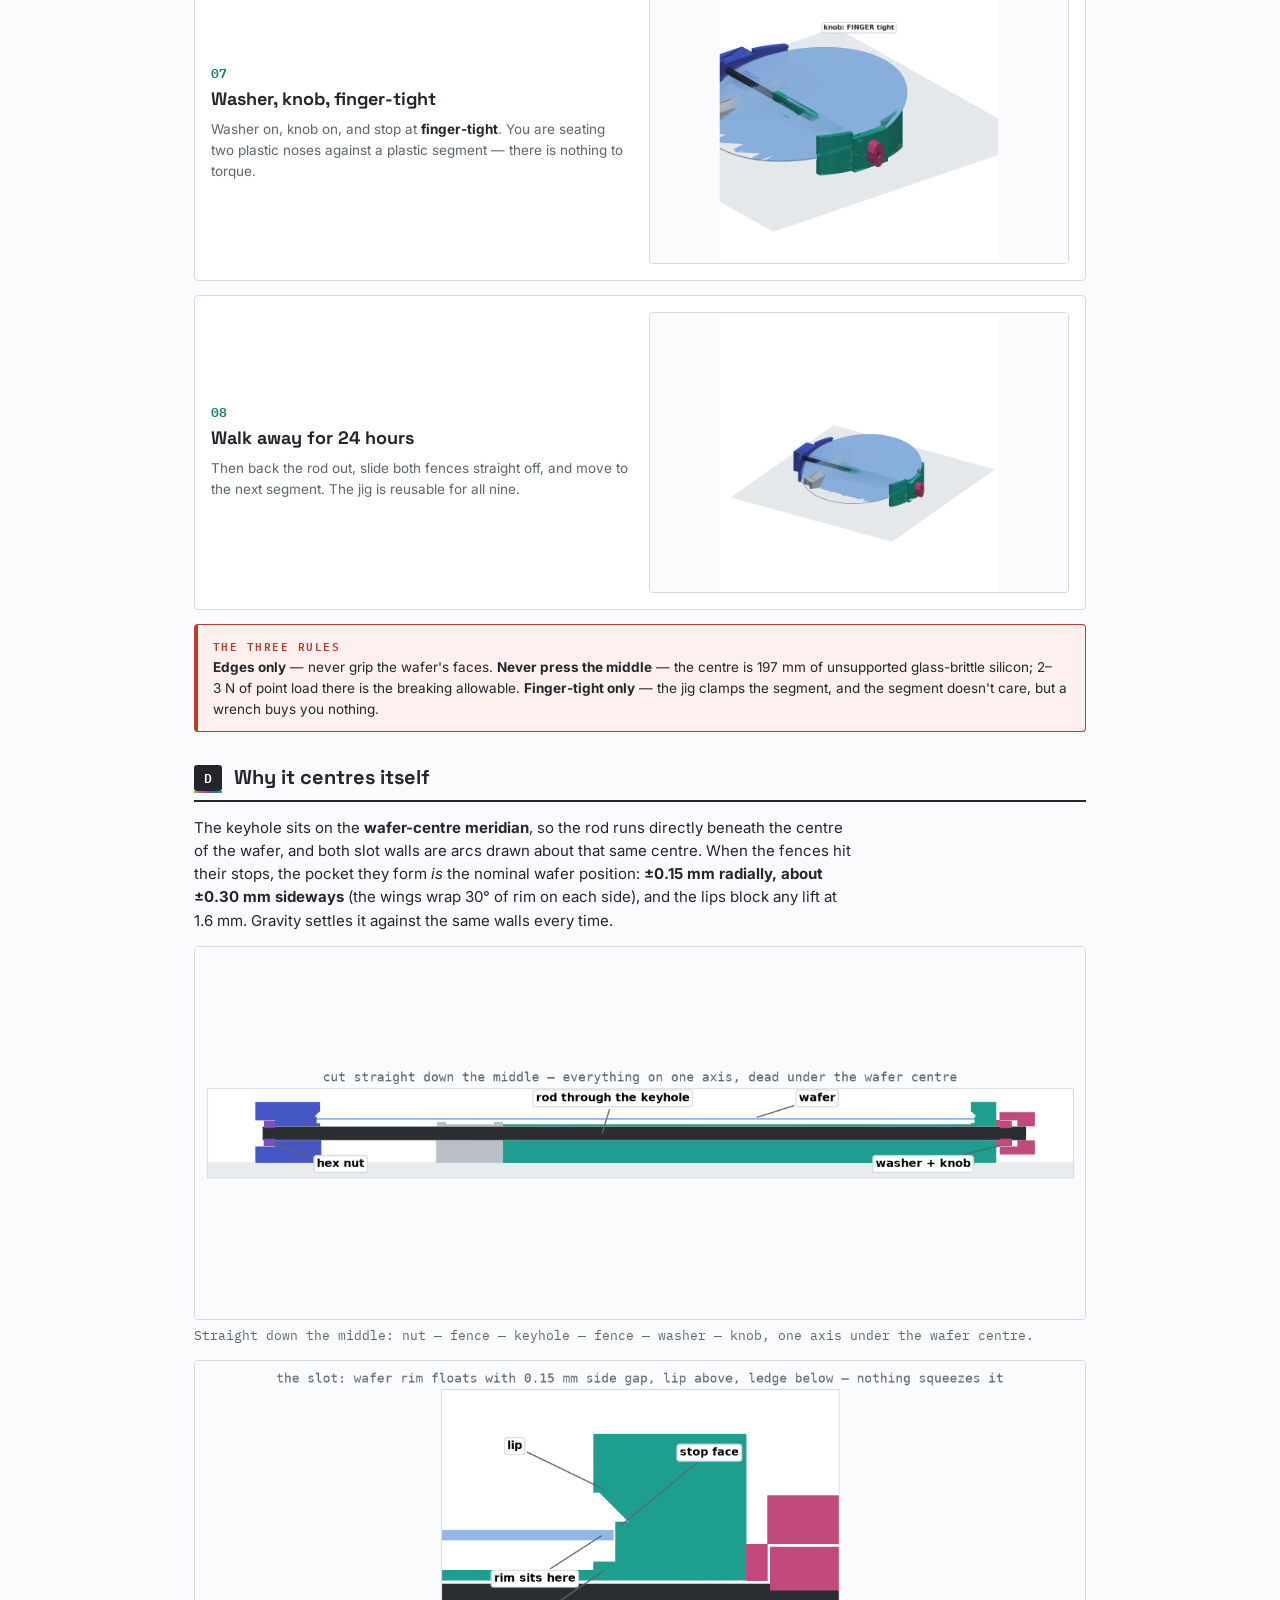
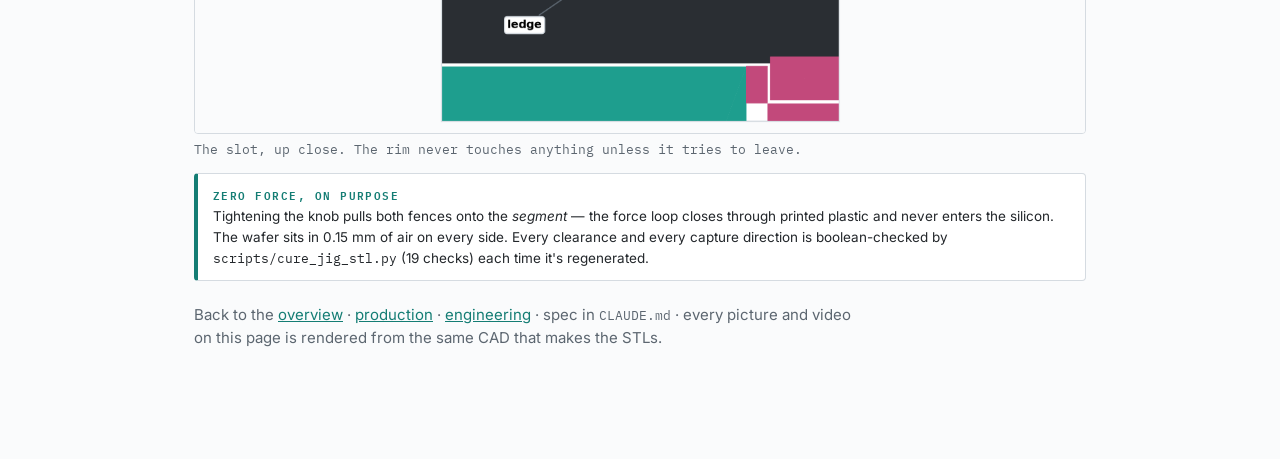
==== commit 2d4d344f: "M6 keyhole + slimmed cure jig + printable M5/M6 hardware Keyhole: Ø5 (#10-24) -> Ø6.5 (M6 clearance;" ====
--- a/docs/cure-jig.html
+++ b/docs/cure-jig.html
@@ -62,7 +62,7 @@
     <div class="eyebrow">Wafer Halo · OP 012</div>
     <h1>Cure Jig — Step by Step</h1>
     <div class="head-meta">
-      <span>parts <b>2 printed fences + 1 rod</b></span>
+      <span>parts <b>2 printed fences + knob + 1 rod</b></span>
       <span>tools <b>none while bonding</b></span>
       <span>force on wafer <b>zero</b></span>
       <span>centring <b>±0.15 / ±0.30 mm</b></span>
@@ -74,7 +74,7 @@
 <p style="max-width:74ch">This jig holds a wafer <b>dead-centred on its segment while the glue cures</b>.
 Two printed fences slide toward each other on one threaded rod that passes straight
 through the segment's keyhole — the same axis that runs under the centre of the wafer.
-Tighten one wing nut and both fences seat against the <em>segment</em>, never the wafer:
+Tighten one knob and both fences seat against the <em>segment</em>, never the wafer:
 the wafer just floats in two curved slots, caught on all sides, squeezed by nothing.</p>
 
 <figure class="vidwrap">
@@ -92,11 +92,11 @@
 
   <table>
     <tr><th>Part</th><th>Where</th><th>Notes</th></tr>
-    <tr><td>Outboard fence</td><td class="mono">stl/cure_jig_outboard.stl</td><td class="dim">211 g · 6 h 18 m — gcode is already in <span class="mono">gcode/</span></td></tr>
-    <tr><td>Inboard fence</td><td class="mono">stl/cure_jig_inboard.stl</td><td class="dim">107 g · 3 h 24 m</td></tr>
-    <tr><td>#10-24 threaded rod, cut to <b>345&nbsp;mm</b></td><td>Home Depot, 36" stick</td><td class="dim">hacksaw + deburr the cut end so it threads</td></tr>
-    <tr><td>#10-24 hex nut ×1</td><td>Home Depot</td><td class="dim">lives inside the inboard fence — you'll never touch it again</td></tr>
-    <tr><td>#10 washer + #10-24 wing nut</td><td>Home Depot</td><td class="dim">or print <span class="mono">stl/cure_jig_knob.stl</span> instead of the wing nut</td></tr>
+    <tr><td>Outboard fence</td><td class="mono">stl/cure_jig_outboard.stl</td><td class="dim">56 g · 1 h 47 m at 15 % infill — no real load path, don't print it dense</td></tr>
+    <tr><td>Inboard fence</td><td class="mono">stl/cure_jig_inboard.stl</td><td class="dim">34 g · 1 h 10 m at 15 %</td></tr>
+    <tr><td>M6 × 1.0 threaded rod, cut to <b>350&nbsp;mm</b></td><td>Home Depot, 36" / 1 m stick</td><td class="dim">hacksaw + deburr the cut end so it threads. The one piece you must buy.</td></tr>
+    <tr><td>M6 hex nut ×2</td><td>Home Depot</td><td class="dim">one lives inside the inboard fence — you'll never touch it again; one seats in the printed knob</td></tr>
+    <tr><td>M6 washer + printed knob <span class="mono">stl/cure_jig_knob.stl</span></td><td>washer: Home Depot</td><td class="dim">the knob (2.5 g, 23 m) IS the closure — an M6 wing nut swings ~15 mm and hits the bench, don't buy one</td></tr>
     <tr><td>91% IPA or denatured alcohol</td><td>&nbsp;</td><td class="dim">cleaning. Never acetone on the print.</td></tr>
   </table>
 
@@ -111,18 +111,19 @@
 <section class="op">
   <div class="op-head"><span class="op-chip">B</span><h2>One-time setup</h2></div>
   <div class="step"><div class="txt">
-    <div class="n">B1</div><h3>Ream the keyhole</h3>
-    <p>Run a <b>5&nbsp;mm (or 13/64") bit</b> through the segment's keyhole — printed holes
-    come out a touch small. It's the radial hole in the outer face, 12.6&nbsp;mm above the bottom,
-    and it goes all the way through.</p>
-    <p class="dim">Segments printed before Rev B.3 have a blind hole at the wrong height —
-    drill through from the outer face at the new height and they're current.</p>
+    <div class="n">B1</div><h3>Check the keyhole</h3>
+    <p>The keyhole prints at <b>Ø6.5</b> and an M6 rod slides straight through — no reaming
+    in the normal case; if yours printed snug, one pass with a <b>6.5&nbsp;mm bit</b> clears it.
+    It's the radial hole in the outer face, 13.35&nbsp;mm above the bottom, all the way through.</p>
+    <p class="dim">Segments printed before the M6 change (Ø5 hole, or the old blind hole) —
+    drill through from the outer face at 6.5&nbsp;mm and they're current.</p>
   </div><figure style="margin:0"><img src="media/step1_segment.png" alt="Segment alone on the bench"></figure></div>
 
   <div class="step"><div class="txt">
     <div class="n">B2</div><h3>Cut the rod, drop in the nut</h3>
-    <p>Cut the rod to <b>345&nbsp;mm</b>. Push the hex nut into the six-sided pocket in the back of the
-    inboard fence. Flats are vertical, it only goes in one way, and the rod will hold it captive forever.</p>
+    <p>Cut the rod to <b>350&nbsp;mm</b>. Push one hex nut into the six-sided pocket in the back of the
+    inboard fence — flats vertical, it only goes in one way, and the rod holds it captive forever.
+    Press the second nut into the printed knob.</p>
     <p class="dim">Dry-run the whole assembly once without a wafer so the first real bond is boring.</p>
   </div><figure style="margin:0"><img src="media/step5_inboard.png" alt="Nut and inboard fence"></figure></div>
 </section>
@@ -173,8 +174,8 @@
   </div><figure style="margin:0"><img src="media/step6_rod.png" alt="Step 6"></figure></div>
 
   <div class="step"><div class="txt">
-    <div class="n">07</div><h3>Washer, wing nut, finger-tight</h3>
-    <p>Washer on, wing nut on, and stop at <b>finger-tight</b>. You are seating two plastic noses
+    <div class="n">07</div><h3>Washer, knob, finger-tight</h3>
+    <p>Washer on, knob on, and stop at <b>finger-tight</b>. You are seating two plastic noses
     against a plastic segment — there is nothing to torque.</p>
   </div><figure style="margin:0"><img src="media/step7_tighten.png" alt="Step 7"></figure></div>
 
@@ -202,16 +203,16 @@
   block any lift at 1.6&nbsp;mm. Gravity settles it against the same walls every time.</p>
 
   <figure><img src="media/sec_drivetrain.png" alt="Cross-section through the drivetrain">
-  <figcaption>Straight down the middle: nut — fence — keyhole — fence — washer — wing nut, one axis under the wafer centre.</figcaption></figure>
+  <figcaption>Straight down the middle: nut — fence — keyhole — fence — washer — knob, one axis under the wafer centre.</figcaption></figure>
 
   <figure><img src="media/sec_capture.png" alt="Close-up of the rim slot">
   <figcaption>The slot, up close. The rim never touches anything unless it tries to leave.</figcaption></figure>
 
   <div class="note"><span class="tag">Zero force, on purpose</span><br>
-  Tightening the wing nut pulls both fences onto the <em>segment</em> — the force loop closes
+  Tightening the knob pulls both fences onto the <em>segment</em> — the force loop closes
   through printed plastic and never enters the silicon. The wafer sits in 0.15&nbsp;mm of air on
   every side. Every clearance and every capture direction is boolean-checked by
-  <span class="mono">scripts/cure_jig_stl.py</span> (18 checks) each time it's regenerated.</div>
+  <span class="mono">scripts/cure_jig_stl.py</span> (19 checks) each time it's regenerated.</div>
 
   <p class="dim" style="margin-top:22px">Back to the <a href="index.html">overview</a> ·
   <a href="production.html">production</a> · <a href="engineering.html">engineering</a> ·
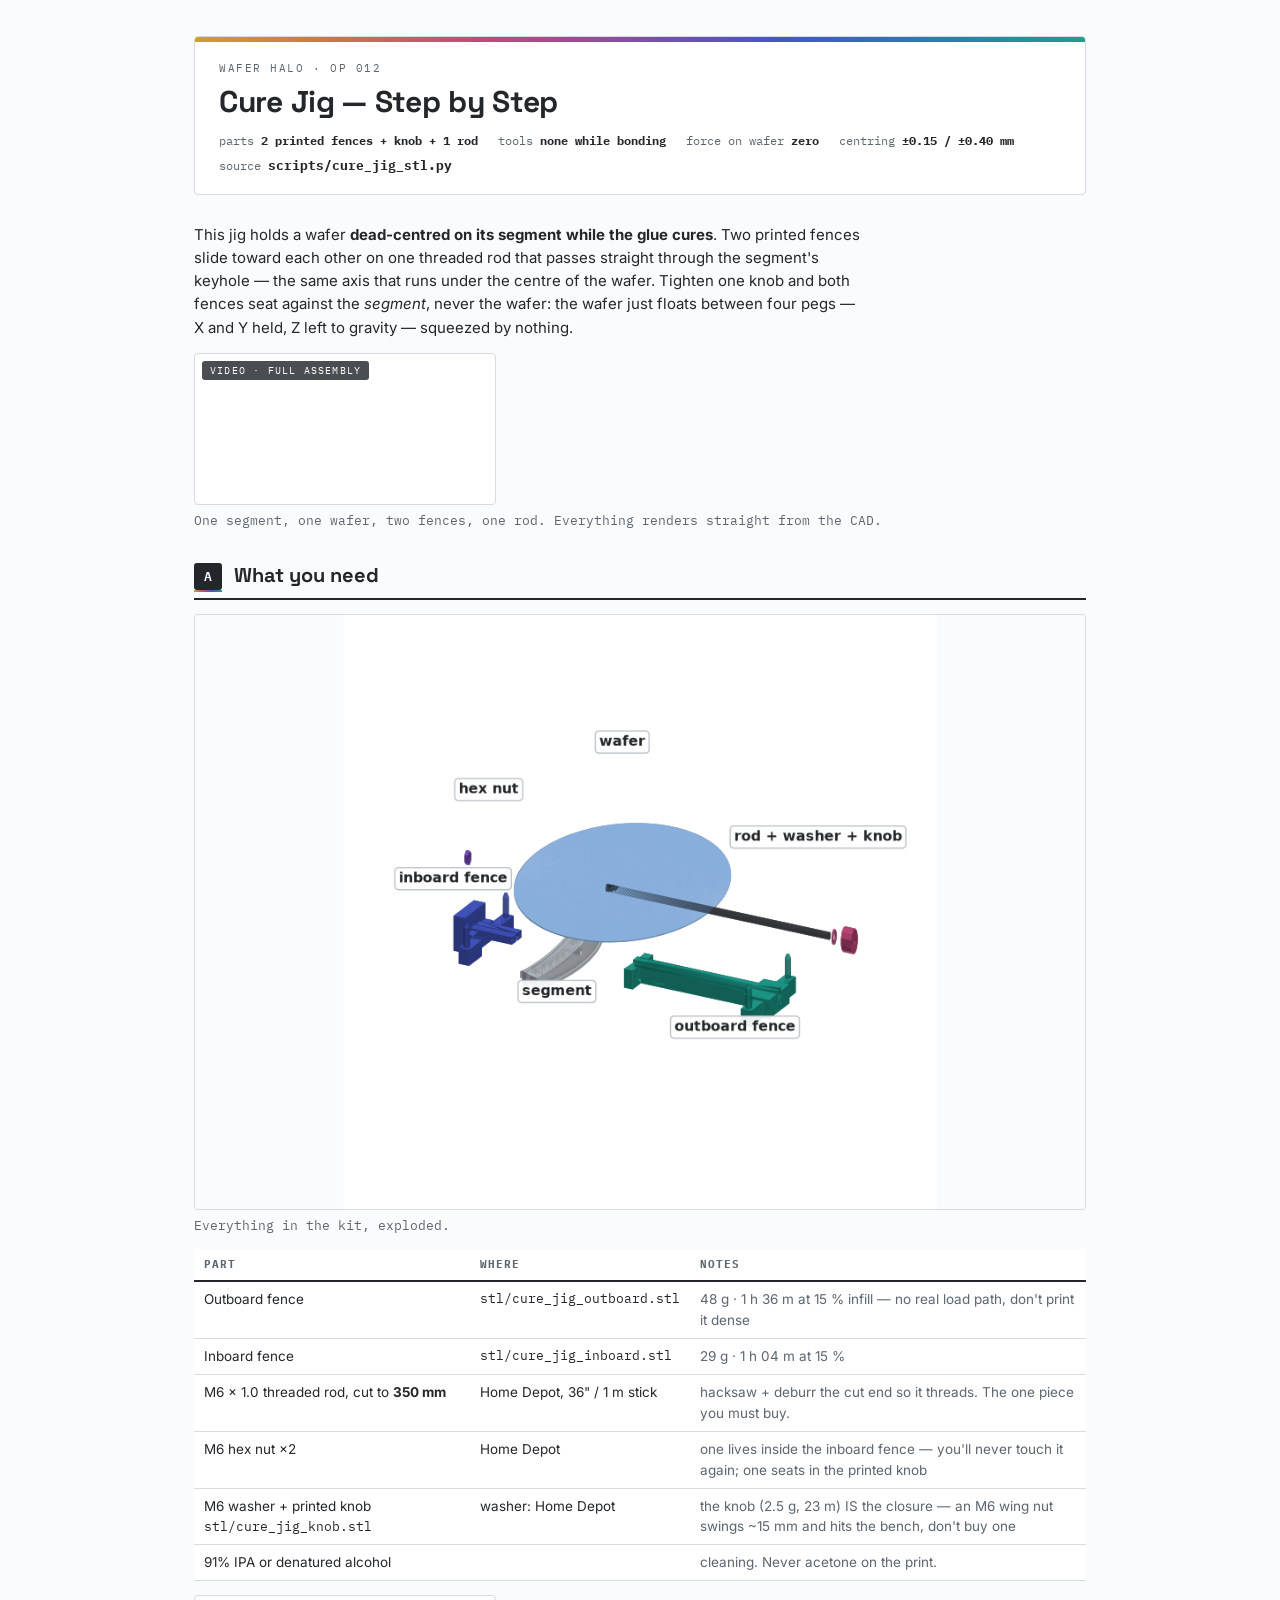
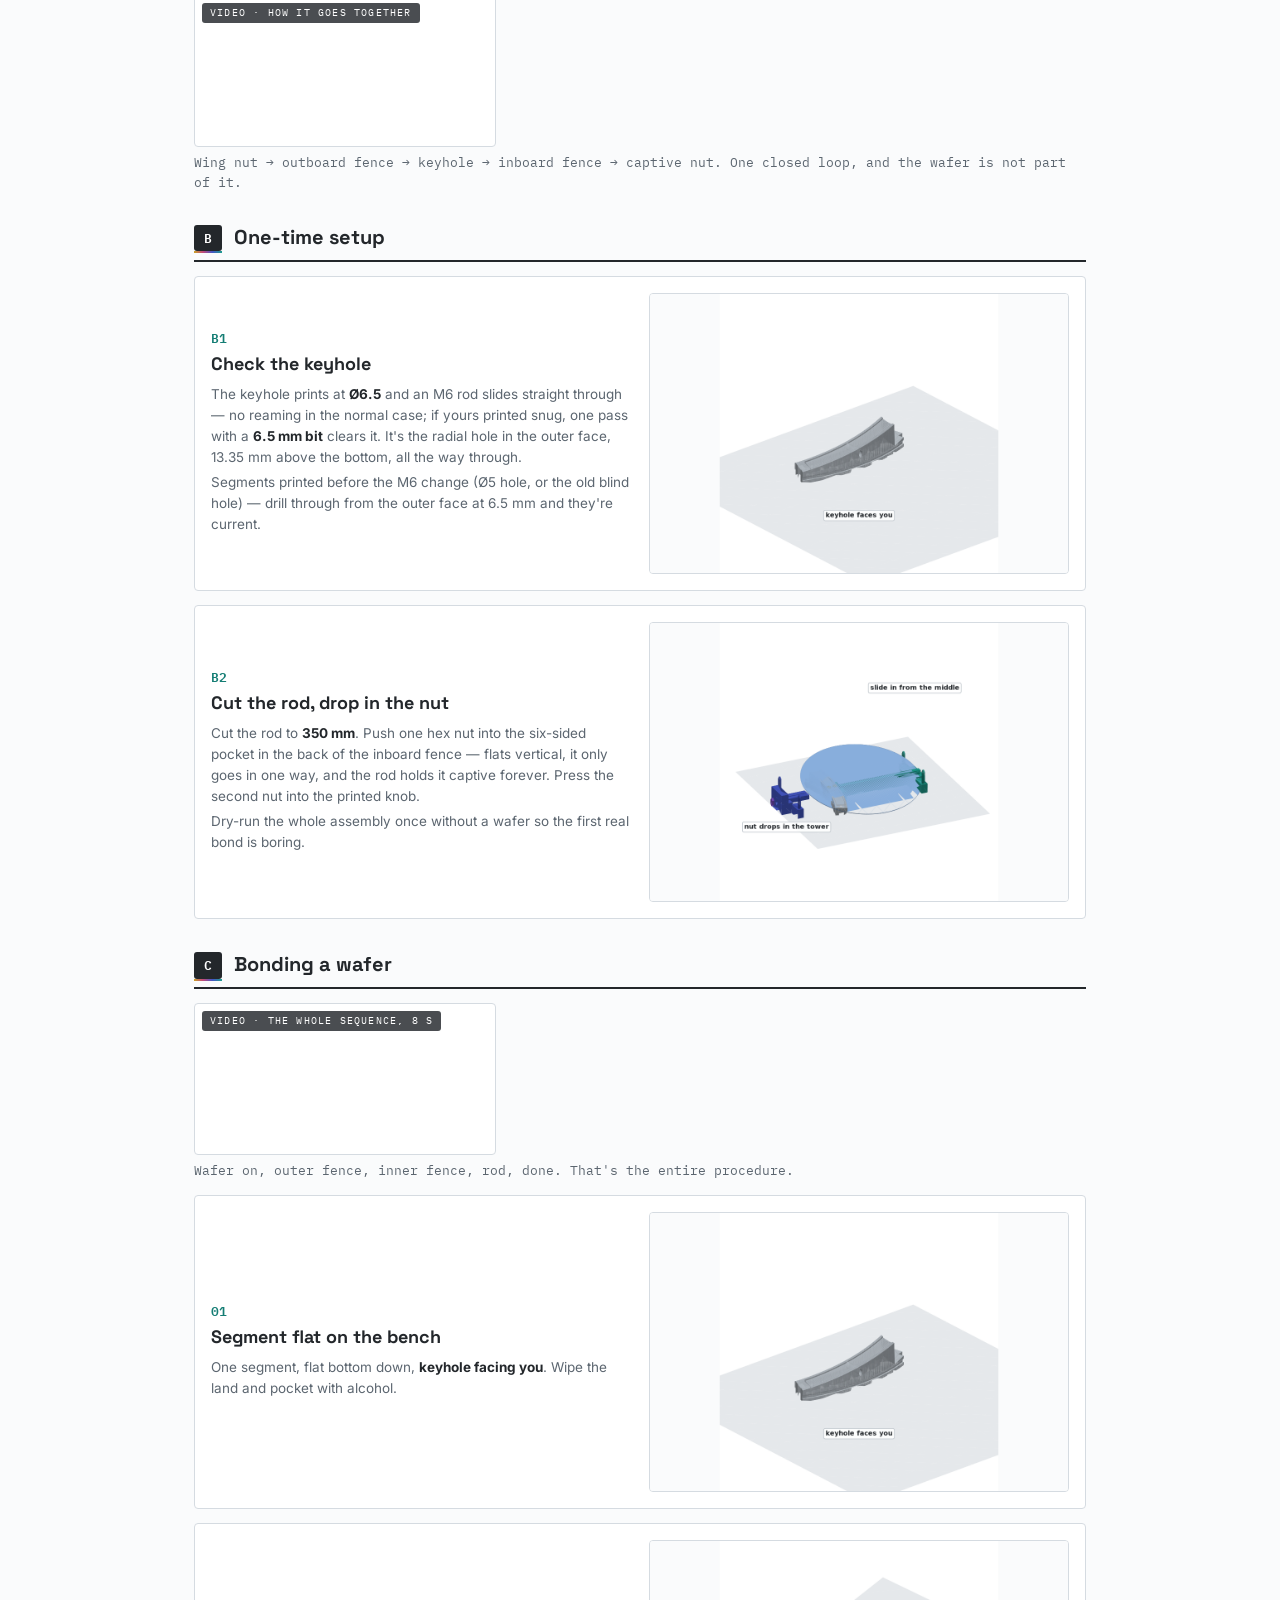
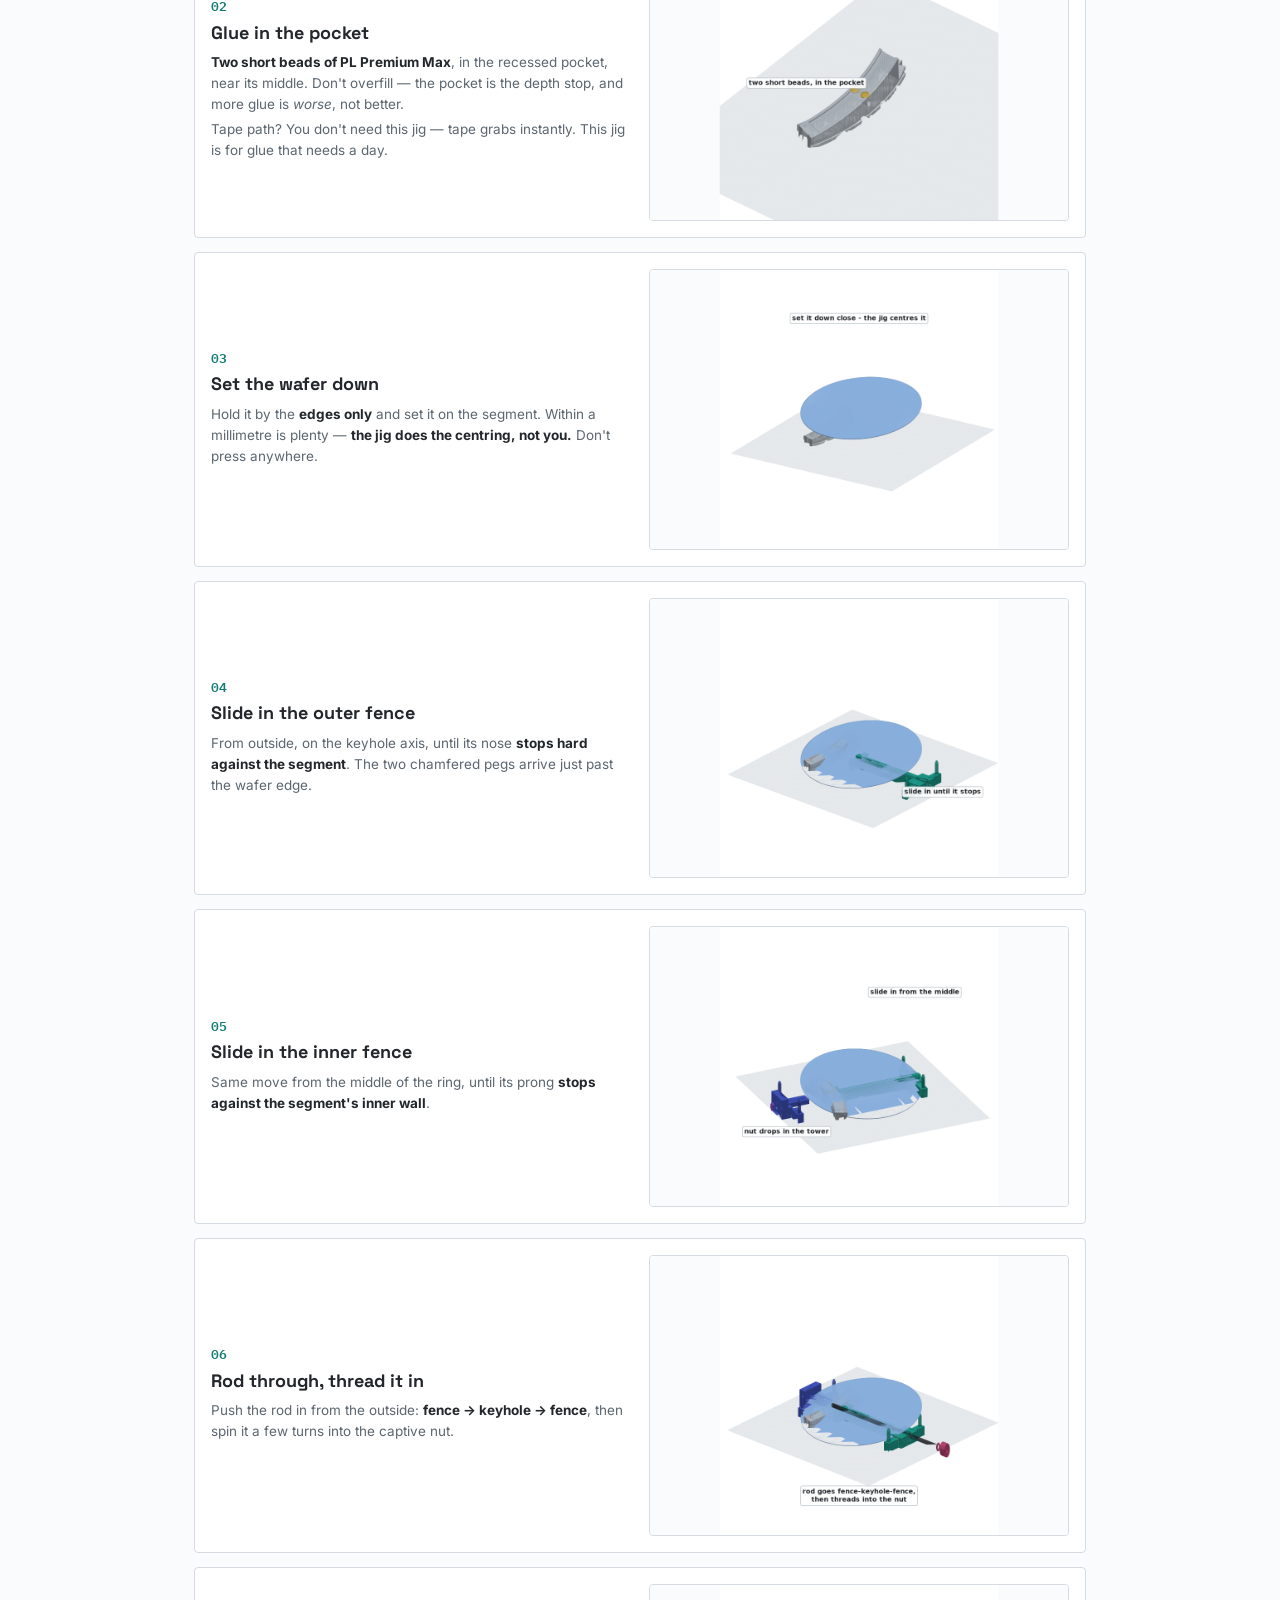
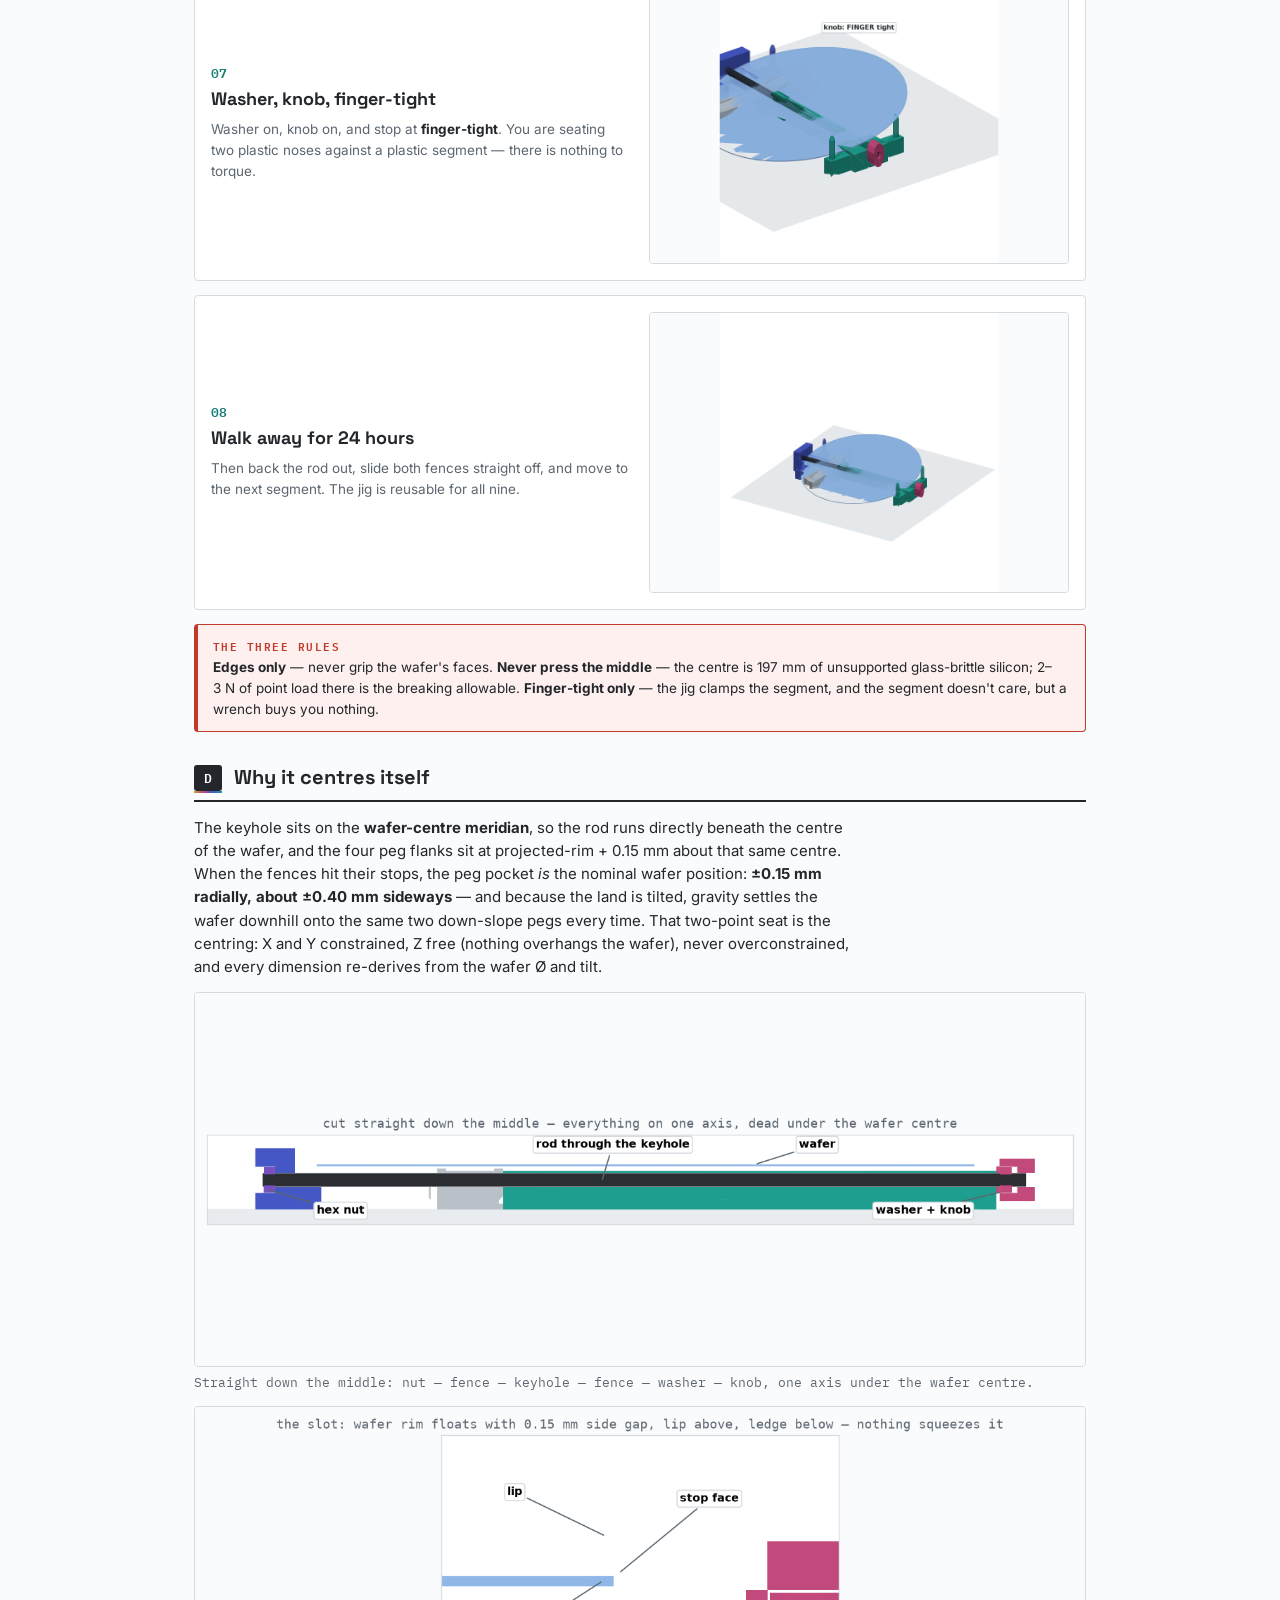
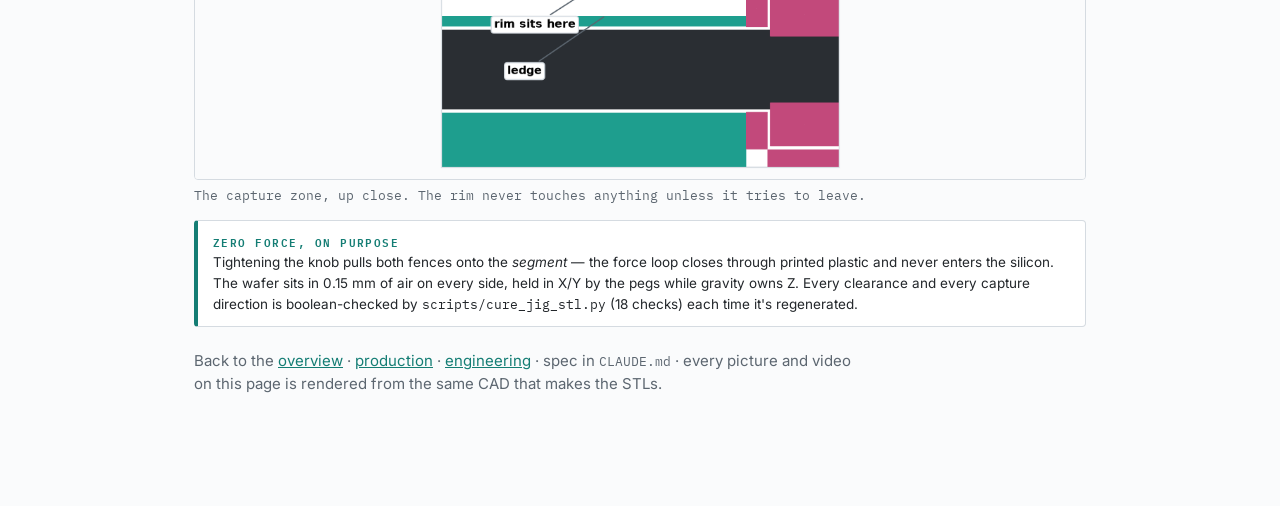
==== commit 058951d0: "Cure jig: peg capture — X/Y only, gravity owns Z Nick's call: drop the wall-arc cutouts (coplanar sl" ====
--- a/docs/cure-jig.html
+++ b/docs/cure-jig.html
@@ -65,7 +65,7 @@
       <span>parts <b>2 printed fences + knob + 1 rod</b></span>
       <span>tools <b>none while bonding</b></span>
       <span>force on wafer <b>zero</b></span>
-      <span>centring <b>±0.15 / ±0.30 mm</b></span>
+      <span>centring <b>±0.15 / ±0.40 mm</b></span>
       <span>source <b class="mono">scripts/cure_jig_stl.py</b></span>
     </div>
   </div>
@@ -75,7 +75,7 @@
 Two printed fences slide toward each other on one threaded rod that passes straight
 through the segment's keyhole — the same axis that runs under the centre of the wafer.
 Tighten one knob and both fences seat against the <em>segment</em>, never the wafer:
-the wafer just floats in two curved slots, caught on all sides, squeezed by nothing.</p>
+the wafer just floats between four pegs — X and Y held, Z left to gravity — squeezed by nothing.</p>
 
 <figure class="vidwrap">
   <video src="media/turntable.mp4" autoplay loop muted playsinline></video>
@@ -92,8 +92,8 @@
 
   <table>
     <tr><th>Part</th><th>Where</th><th>Notes</th></tr>
-    <tr><td>Outboard fence</td><td class="mono">stl/cure_jig_outboard.stl</td><td class="dim">56 g · 1 h 47 m at 15 % infill — no real load path, don't print it dense</td></tr>
-    <tr><td>Inboard fence</td><td class="mono">stl/cure_jig_inboard.stl</td><td class="dim">34 g · 1 h 10 m at 15 %</td></tr>
+    <tr><td>Outboard fence</td><td class="mono">stl/cure_jig_outboard.stl</td><td class="dim">48 g · 1 h 36 m at 15 % infill — no real load path, don't print it dense</td></tr>
+    <tr><td>Inboard fence</td><td class="mono">stl/cure_jig_inboard.stl</td><td class="dim">29 g · 1 h 04 m at 15 %</td></tr>
     <tr><td>M6 × 1.0 threaded rod, cut to <b>350&nbsp;mm</b></td><td>Home Depot, 36" / 1 m stick</td><td class="dim">hacksaw + deburr the cut end so it threads. The one piece you must buy.</td></tr>
     <tr><td>M6 hex nut ×2</td><td>Home Depot</td><td class="dim">one lives inside the inboard fence — you'll never touch it again; one seats in the printed knob</td></tr>
     <tr><td>M6 washer + printed knob <span class="mono">stl/cure_jig_knob.stl</span></td><td>washer: Home Depot</td><td class="dim">the knob (2.5 g, 23 m) IS the closure — an M6 wing nut swings ~15 mm and hits the bench, don't buy one</td></tr>
@@ -159,7 +159,7 @@
   <div class="step"><div class="txt">
     <div class="n">04</div><h3>Slide in the outer fence</h3>
     <p>From outside, on the keyhole axis, until its nose <b>stops hard against the segment</b>.
-    The wafer edge slips into the curved slot as it arrives.</p>
+    The two chamfered pegs arrive just past the wafer edge.</p>
   </div><figure style="margin:0"><img src="media/step4_outboard.png" alt="Step 4"></figure></div>
 
   <div class="step"><div class="txt">
@@ -197,22 +197,25 @@
   <div class="op-head"><span class="op-chip">D</span><h2>Why it centres itself</h2></div>
 
   <p>The keyhole sits on the <b>wafer-centre meridian</b>, so the rod runs directly beneath the
-  centre of the wafer, and both slot walls are arcs drawn about that same centre. When the fences
-  hit their stops, the pocket they form <em>is</em> the nominal wafer position: <b>±0.15&nbsp;mm
-  radially, about ±0.30&nbsp;mm sideways</b> (the wings wrap 30° of rim on each side), and the lips
-  block any lift at 1.6&nbsp;mm. Gravity settles it against the same walls every time.</p>
+  centre of the wafer, and the four peg flanks sit at projected-rim + 0.15&nbsp;mm about that same
+  centre. When the fences hit their stops, the peg pocket <em>is</em> the nominal wafer position:
+  <b>±0.15&nbsp;mm radially, about ±0.40&nbsp;mm sideways</b> — and because the land is tilted,
+  gravity settles the wafer downhill onto the same two down-slope pegs every time. That two-point
+  seat is the centring: X and Y constrained, Z free (nothing overhangs the wafer), never
+  overconstrained, and every dimension re-derives from the wafer Ø and tilt.</p>
 
   <figure><img src="media/sec_drivetrain.png" alt="Cross-section through the drivetrain">
   <figcaption>Straight down the middle: nut — fence — keyhole — fence — washer — knob, one axis under the wafer centre.</figcaption></figure>
 
   <figure><img src="media/sec_capture.png" alt="Close-up of the rim slot">
-  <figcaption>The slot, up close. The rim never touches anything unless it tries to leave.</figcaption></figure>
+  <figcaption>The capture zone, up close. The rim never touches anything unless it tries to leave.</figcaption></figure>
 
   <div class="note"><span class="tag">Zero force, on purpose</span><br>
   Tightening the knob pulls both fences onto the <em>segment</em> — the force loop closes
   through printed plastic and never enters the silicon. The wafer sits in 0.15&nbsp;mm of air on
-  every side. Every clearance and every capture direction is boolean-checked by
-  <span class="mono">scripts/cure_jig_stl.py</span> (19 checks) each time it's regenerated.</div>
+  every side, held in X/Y by the pegs while gravity owns Z. Every clearance and every capture
+  direction is boolean-checked by <span class="mono">scripts/cure_jig_stl.py</span> (18 checks)
+  each time it's regenerated.</div>
 
   <p class="dim" style="margin-top:22px">Back to the <a href="index.html">overview</a> ·
   <a href="production.html">production</a> · <a href="engineering.html">engineering</a> ·
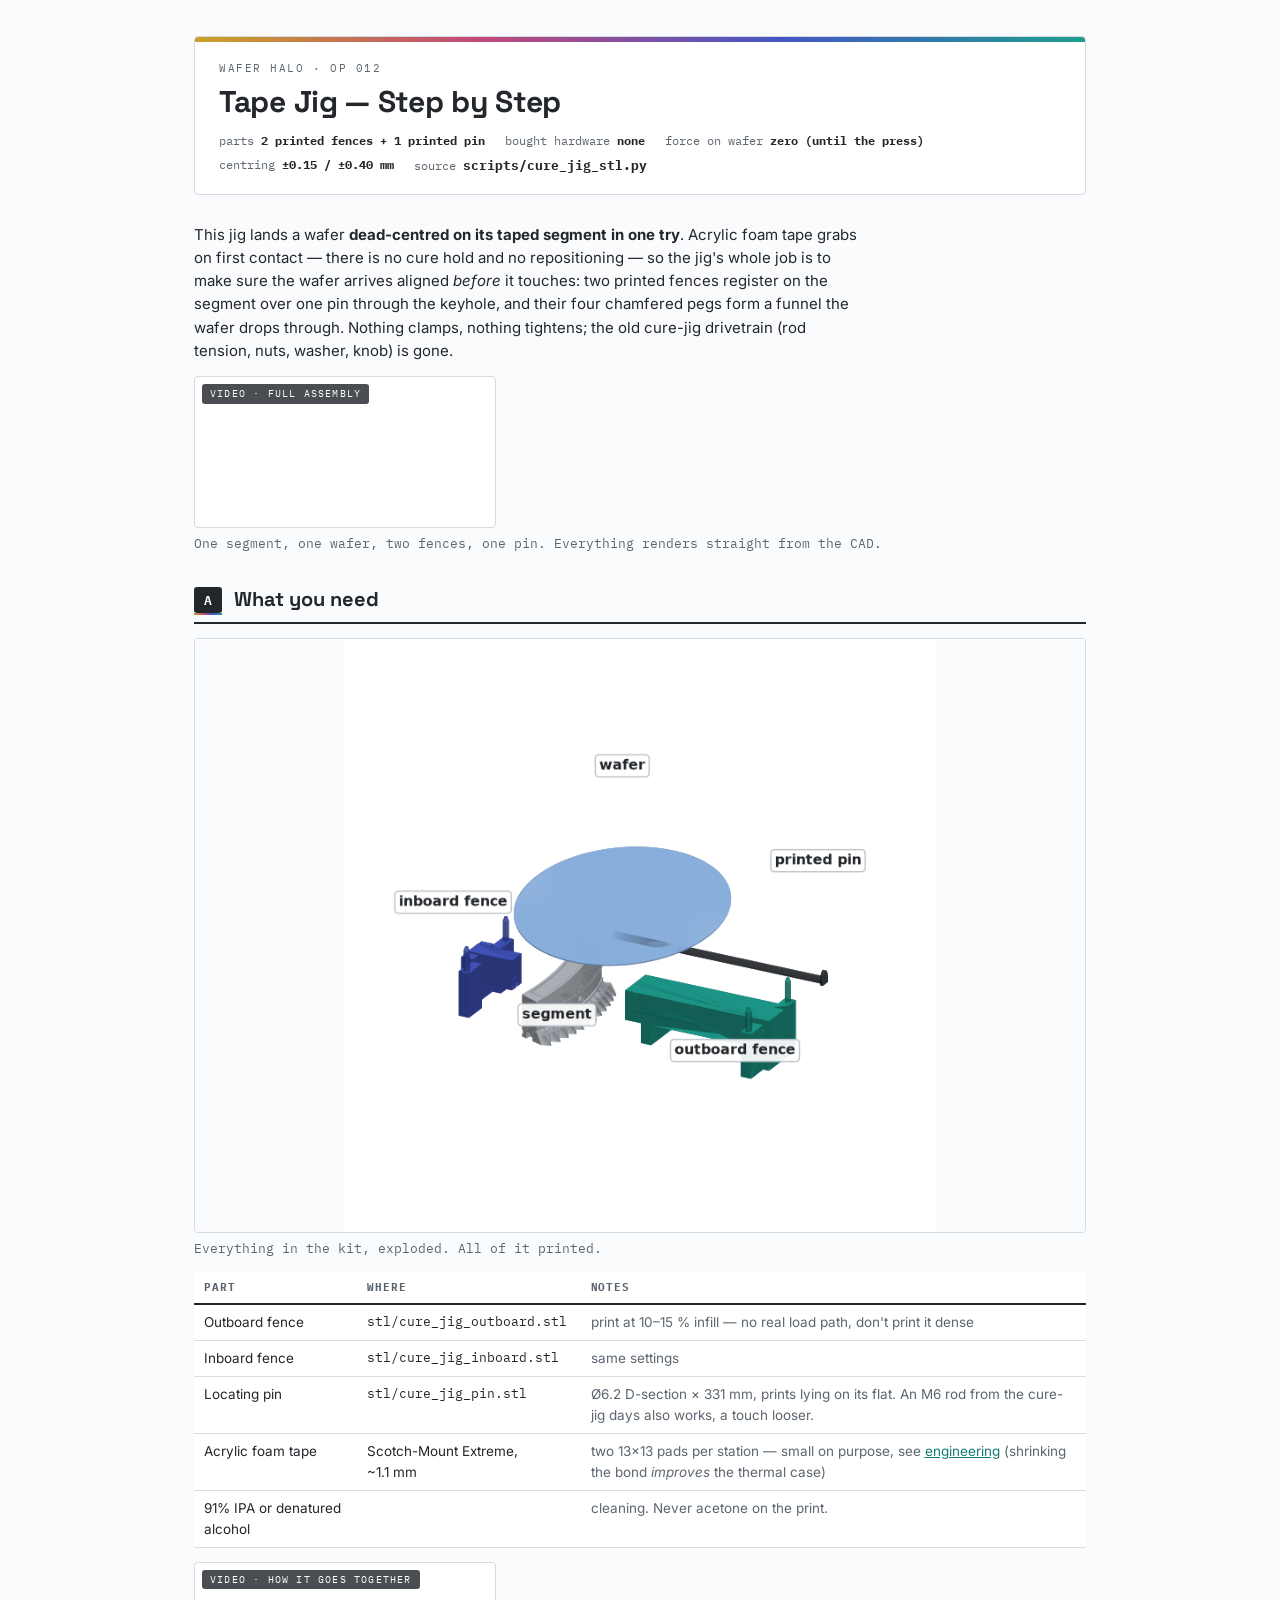
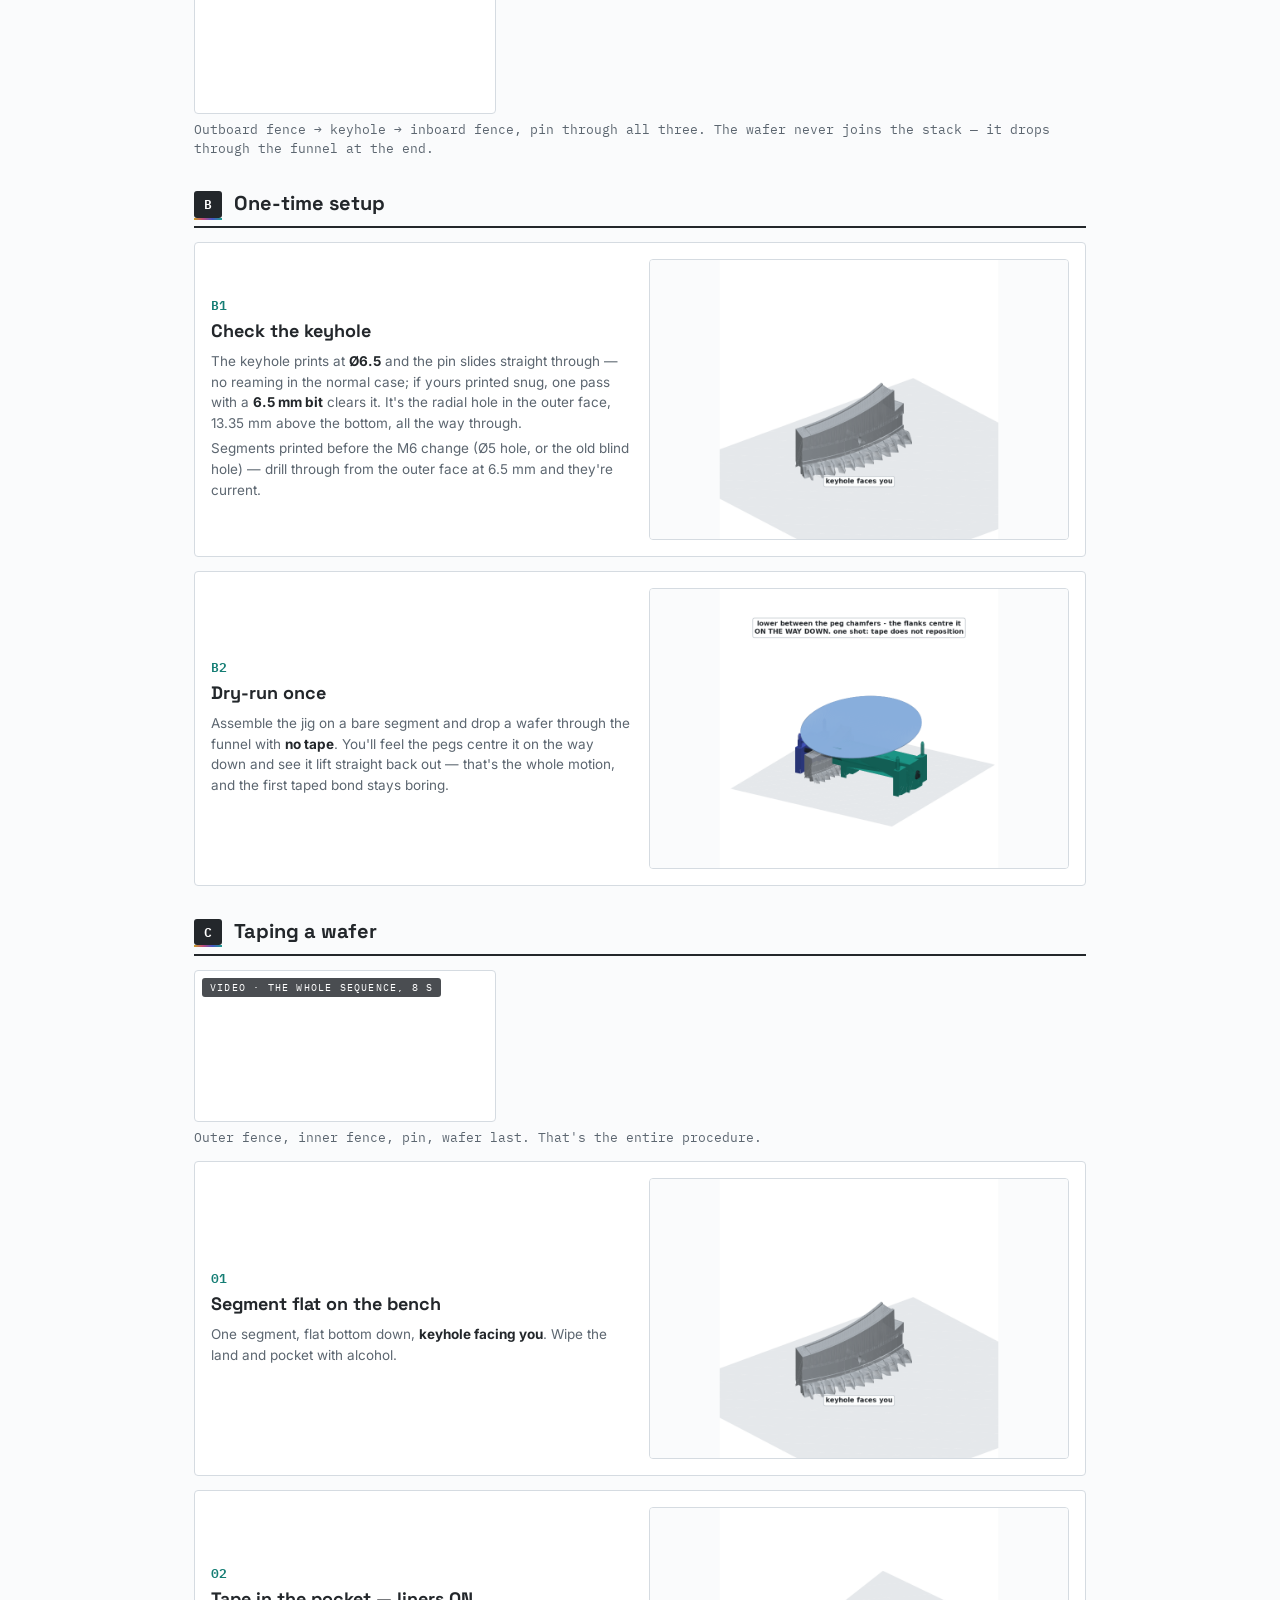
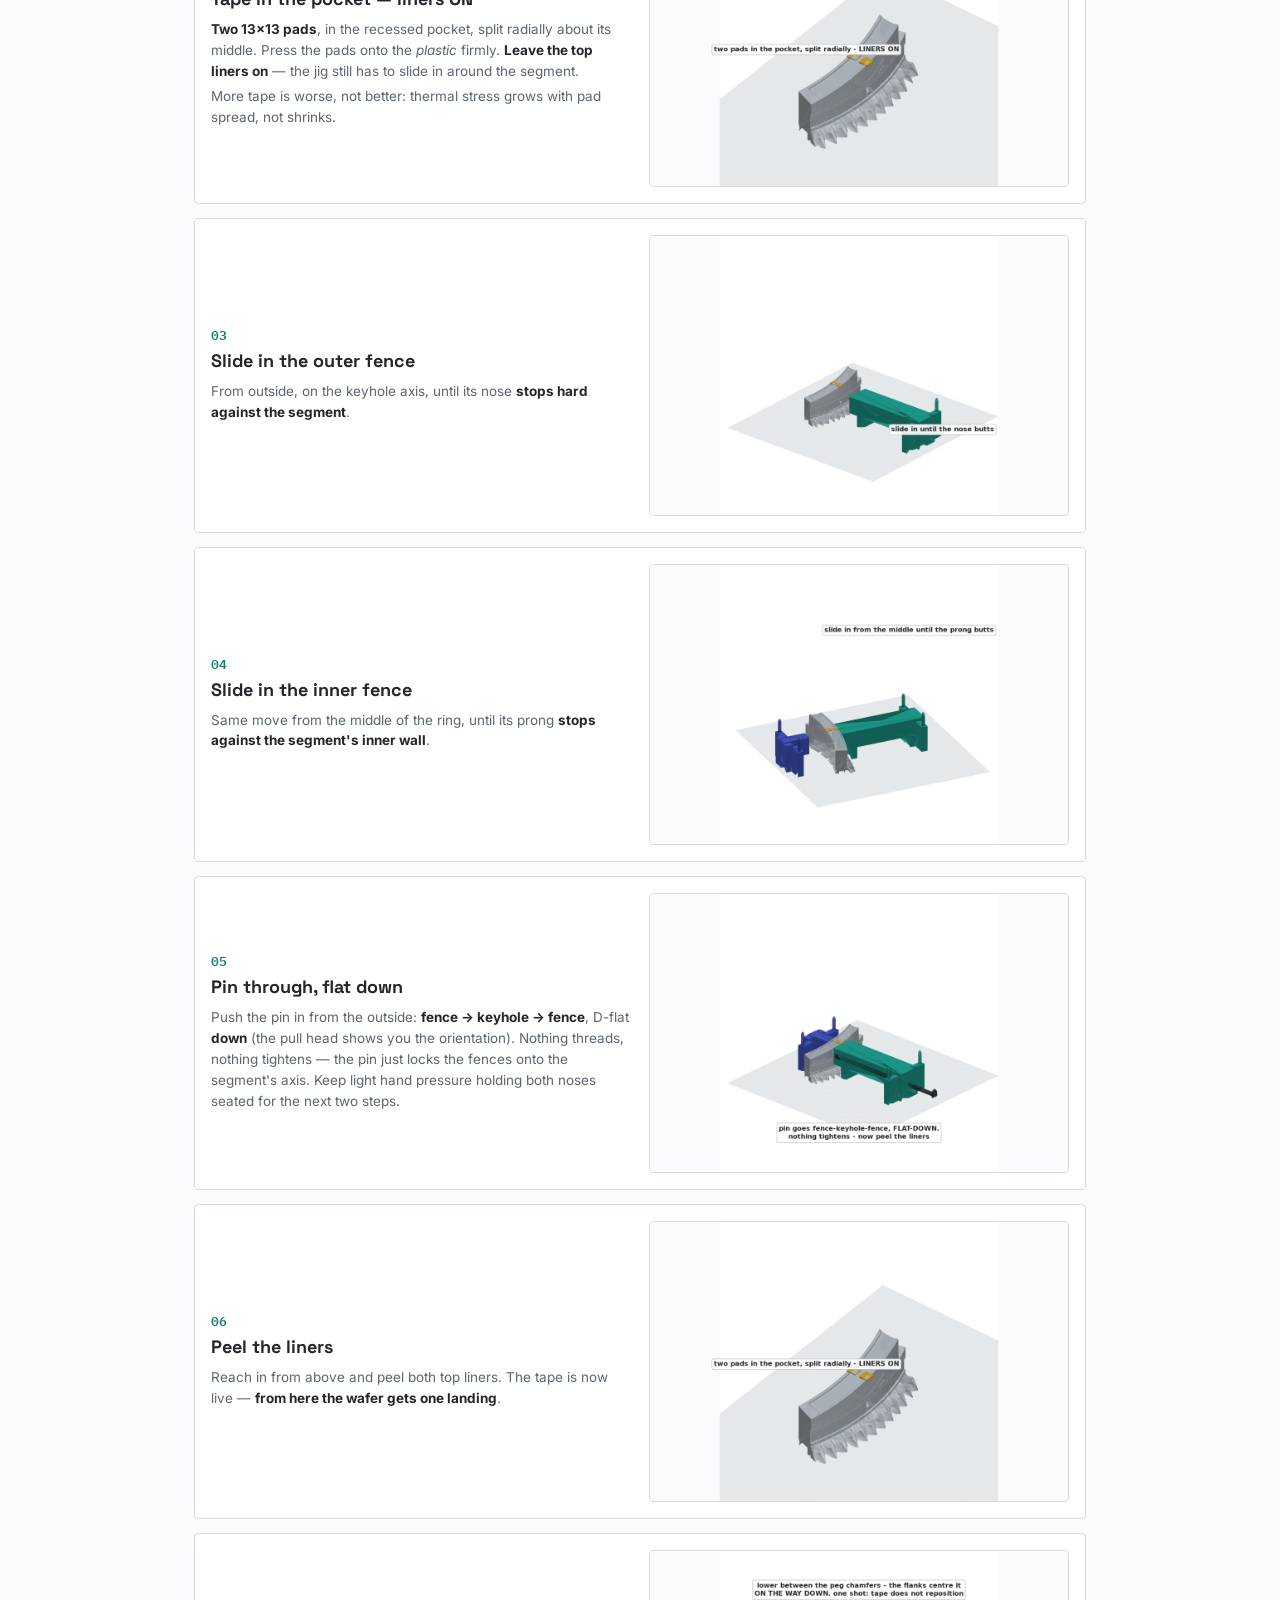
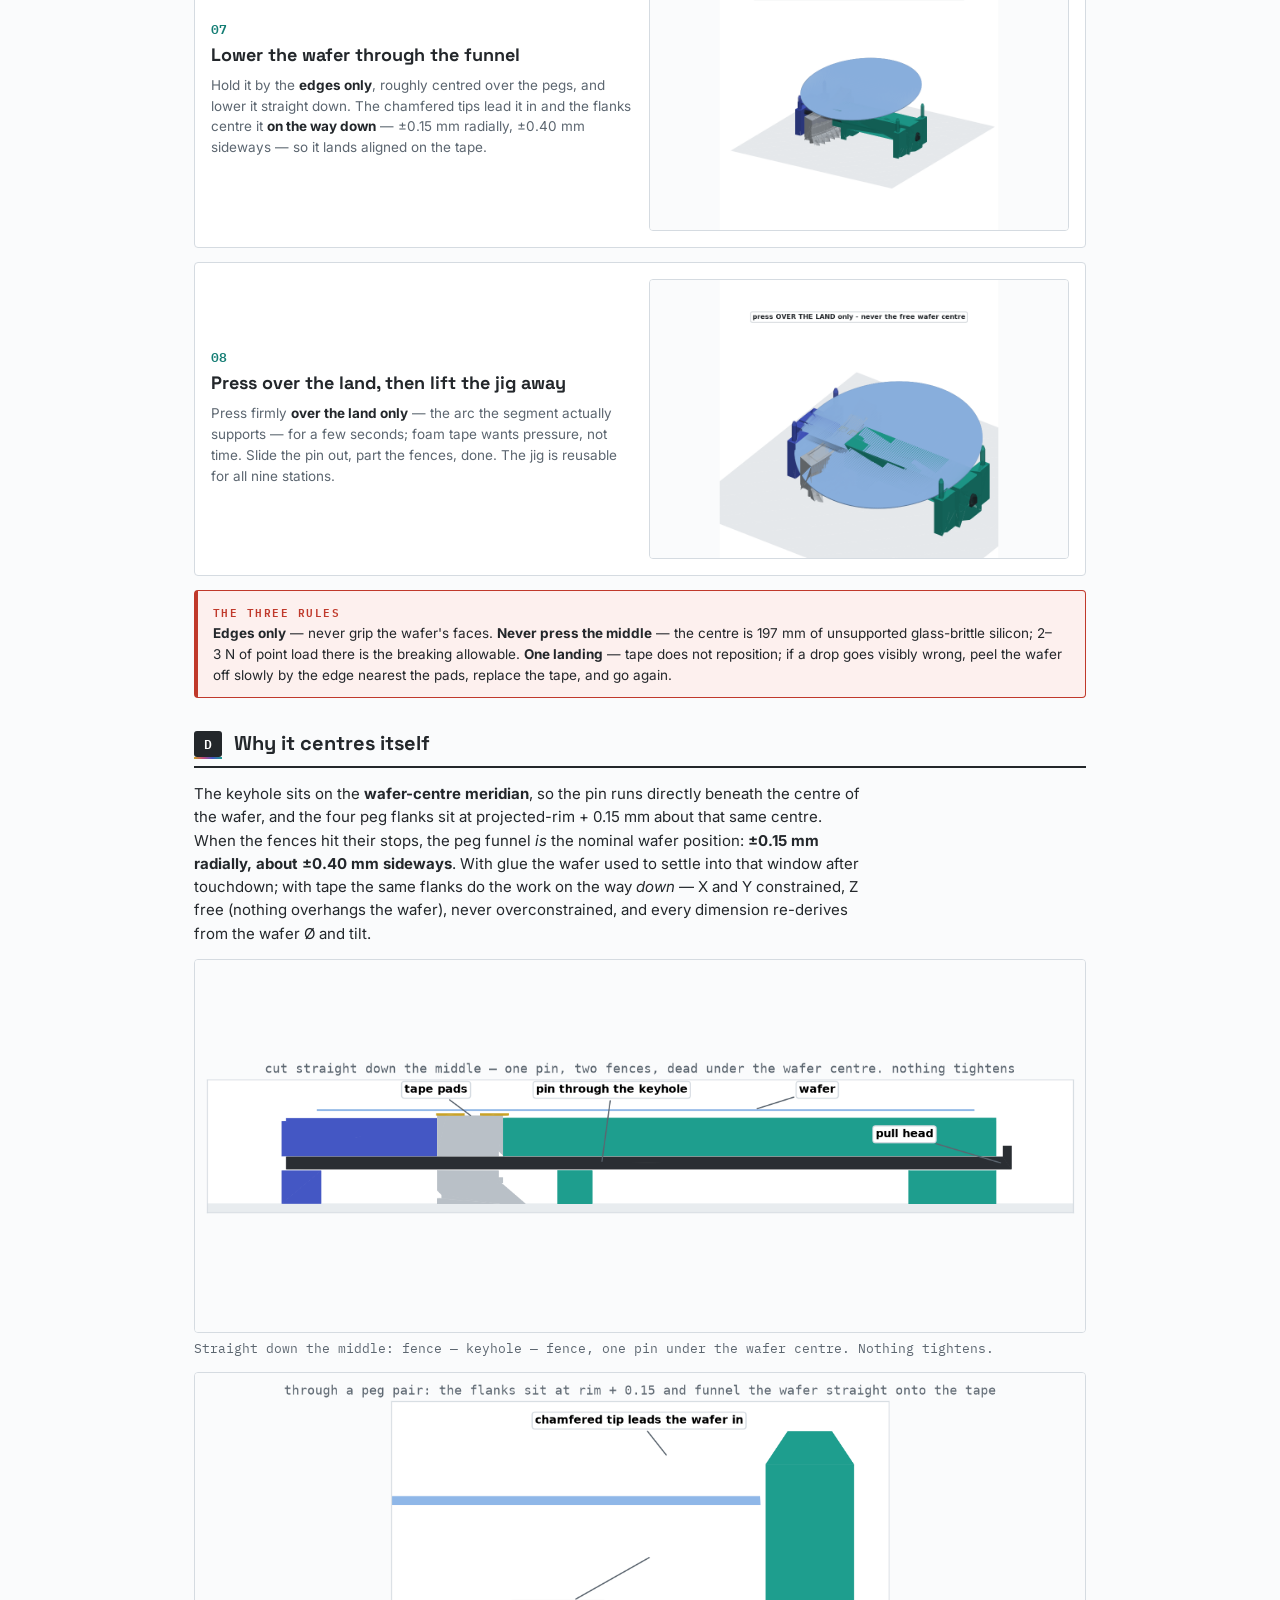
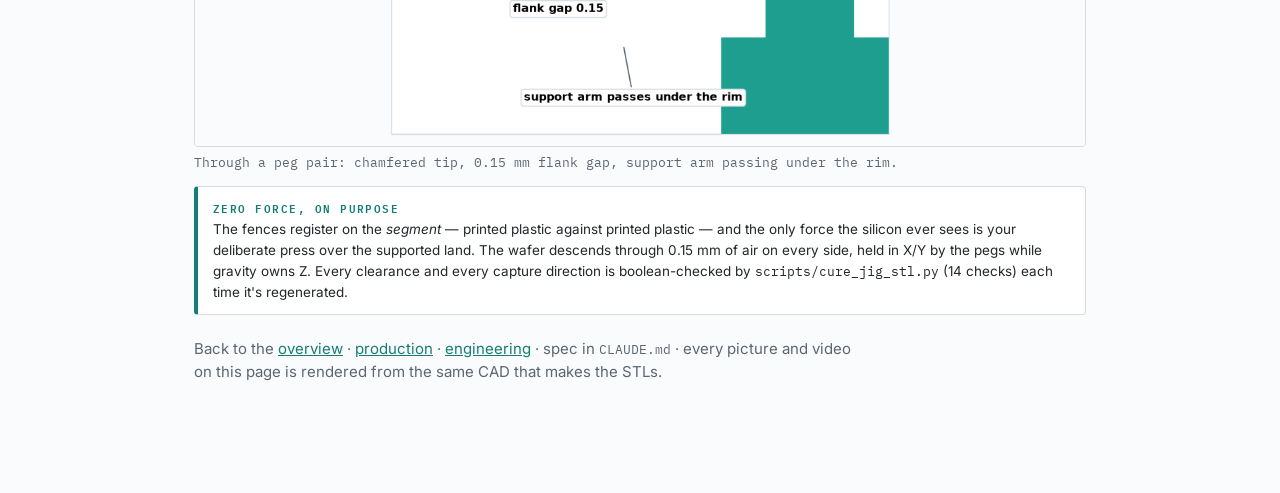
==== commit 0a7c151a: "Tape jig: clamp drivetrain deleted, pegs become a drop funnel, zero hardware Nick 2026-07-27: "I'm n" ====
--- a/docs/cure-jig.html
+++ b/docs/cure-jig.html
@@ -3,7 +3,7 @@
 <head>
 <meta charset="UTF-8">
 <meta name="viewport" content="width=device-width, initial-scale=1.0">
-<title>Wafer Halo — Cure Jig, Step by Step (OP 012)</title>
+<title>Wafer Halo — Tape Jig, Step by Step (OP 012)</title>
 <link rel="preconnect" href="https://fonts.googleapis.com">
 <link href="https://fonts.googleapis.com/css2?family=Space+Grotesk:wght@500;700&family=Inter:wght@400;600&family=IBM+Plex+Mono:wght@400;600&display=swap" rel="stylesheet">
 <style>
@@ -60,27 +60,28 @@
   <div class="oxide-rule"></div>
   <div class="head-main">
     <div class="eyebrow">Wafer Halo · OP 012</div>
-    <h1>Cure Jig — Step by Step</h1>
+    <h1>Tape Jig — Step by Step</h1>
     <div class="head-meta">
-      <span>parts <b>2 printed fences + knob + 1 rod</b></span>
-      <span>tools <b>none while bonding</b></span>
-      <span>force on wafer <b>zero</b></span>
+      <span>parts <b>2 printed fences + 1 printed pin</b></span>
+      <span>bought hardware <b>none</b></span>
+      <span>force on wafer <b>zero (until the press)</b></span>
       <span>centring <b>±0.15 / ±0.40 mm</b></span>
       <span>source <b class="mono">scripts/cure_jig_stl.py</b></span>
     </div>
   </div>
 </header>
 
-<p style="max-width:74ch">This jig holds a wafer <b>dead-centred on its segment while the glue cures</b>.
-Two printed fences slide toward each other on one threaded rod that passes straight
-through the segment's keyhole — the same axis that runs under the centre of the wafer.
-Tighten one knob and both fences seat against the <em>segment</em>, never the wafer:
-the wafer just floats between four pegs — X and Y held, Z left to gravity — squeezed by nothing.</p>
+<p style="max-width:74ch">This jig lands a wafer <b>dead-centred on its taped segment in one try</b>.
+Acrylic foam tape grabs on first contact — there is no cure hold and no repositioning —
+so the jig's whole job is to make sure the wafer arrives aligned <em>before</em> it touches:
+two printed fences register on the segment over one pin through the keyhole, and their
+four chamfered pegs form a funnel the wafer drops through. Nothing clamps, nothing
+tightens; the old cure-jig drivetrain (rod tension, nuts, washer, knob) is gone.</p>
 
 <figure class="vidwrap">
   <video src="media/turntable.mp4" autoplay loop muted playsinline></video>
   <span class="vidtag">video · full assembly</span>
-  <figcaption>One segment, one wafer, two fences, one rod. Everything renders straight from the CAD.</figcaption>
+  <figcaption>One segment, one wafer, two fences, one pin. Everything renders straight from the CAD.</figcaption>
 </figure>
 
 <!-- ============================================================ -->
@@ -88,22 +89,21 @@
   <div class="op-head"><span class="op-chip">A</span><h2>What you need</h2></div>
 
   <figure><img src="media/parts.png" alt="Exploded view of all parts">
-  <figcaption>Everything in the kit, exploded.</figcaption></figure>
+  <figcaption>Everything in the kit, exploded. All of it printed.</figcaption></figure>
 
   <table>
     <tr><th>Part</th><th>Where</th><th>Notes</th></tr>
-    <tr><td>Outboard fence</td><td class="mono">stl/cure_jig_outboard.stl</td><td class="dim">48 g · 1 h 36 m at 15 % infill — no real load path, don't print it dense</td></tr>
-    <tr><td>Inboard fence</td><td class="mono">stl/cure_jig_inboard.stl</td><td class="dim">29 g · 1 h 04 m at 15 %</td></tr>
-    <tr><td>M6 × 1.0 threaded rod, cut to <b>350&nbsp;mm</b></td><td>Home Depot, 36" / 1 m stick</td><td class="dim">hacksaw + deburr the cut end so it threads. The one piece you must buy.</td></tr>
-    <tr><td>M6 hex nut ×2</td><td>Home Depot</td><td class="dim">one lives inside the inboard fence — you'll never touch it again; one seats in the printed knob</td></tr>
-    <tr><td>M6 washer + printed knob <span class="mono">stl/cure_jig_knob.stl</span></td><td>washer: Home Depot</td><td class="dim">the knob (2.5 g, 23 m) IS the closure — an M6 wing nut swings ~15 mm and hits the bench, don't buy one</td></tr>
+    <tr><td>Outboard fence</td><td class="mono">stl/cure_jig_outboard.stl</td><td class="dim">print at 10–15 % infill — no real load path, don't print it dense</td></tr>
+    <tr><td>Inboard fence</td><td class="mono">stl/cure_jig_inboard.stl</td><td class="dim">same settings</td></tr>
+    <tr><td>Locating pin</td><td class="mono">stl/cure_jig_pin.stl</td><td class="dim">Ø6.2 D-section × 331 mm, prints lying on its flat. An M6 rod from the cure-jig days also works, a touch looser.</td></tr>
+    <tr><td>Acrylic foam tape</td><td>Scotch-Mount Extreme, ~1.1&nbsp;mm</td><td class="dim">two 13×13 pads per station — small on purpose, see <a href="engineering.html">engineering</a> (shrinking the bond <em>improves</em> the thermal case)</td></tr>
     <tr><td>91% IPA or denatured alcohol</td><td>&nbsp;</td><td class="dim">cleaning. Never acetone on the print.</td></tr>
   </table>
 
   <figure class="vidwrap">
     <video src="media/explode.mp4" autoplay loop muted playsinline></video>
     <span class="vidtag">video · how it goes together</span>
-    <figcaption>Wing nut → outboard fence → keyhole → inboard fence → captive nut. One closed loop, and the wafer is not part of it.</figcaption>
+    <figcaption>Outboard fence → keyhole → inboard fence, pin through all three. The wafer never joins the stack — it drops through the funnel at the end.</figcaption>
   </figure>
 </section>
 
@@ -112,7 +112,7 @@
   <div class="op-head"><span class="op-chip">B</span><h2>One-time setup</h2></div>
   <div class="step"><div class="txt">
     <div class="n">B1</div><h3>Check the keyhole</h3>
-    <p>The keyhole prints at <b>Ø6.5</b> and an M6 rod slides straight through — no reaming
+    <p>The keyhole prints at <b>Ø6.5</b> and the pin slides straight through — no reaming
     in the normal case; if yours printed snug, one pass with a <b>6.5&nbsp;mm bit</b> clears it.
     It's the radial hole in the outer face, 13.35&nbsp;mm above the bottom, all the way through.</p>
     <p class="dim">Segments printed before the M6 change (Ø5 hole, or the old blind hole) —
@@ -120,22 +120,21 @@
   </div><figure style="margin:0"><img src="media/step1_segment.png" alt="Segment alone on the bench"></figure></div>
 
   <div class="step"><div class="txt">
-    <div class="n">B2</div><h3>Cut the rod, drop in the nut</h3>
-    <p>Cut the rod to <b>350&nbsp;mm</b>. Push one hex nut into the six-sided pocket in the back of the
-    inboard fence — flats vertical, it only goes in one way, and the rod holds it captive forever.
-    Press the second nut into the printed knob.</p>
-    <p class="dim">Dry-run the whole assembly once without a wafer so the first real bond is boring.</p>
-  </div><figure style="margin:0"><img src="media/step5_inboard.png" alt="Nut and inboard fence"></figure></div>
-</section>
-
-<!-- ============================================================ -->
-<section class="op">
-  <div class="op-head"><span class="op-chip">C</span><h2>Bonding a wafer</h2></div>
+    <div class="n">B2</div><h3>Dry-run once</h3>
+    <p>Assemble the jig on a bare segment and drop a wafer through the funnel with <b>no tape</b>.
+    You'll feel the pegs centre it on the way down and see it lift straight back out — that's
+    the whole motion, and the first taped bond stays boring.</p>
+  </div><figure style="margin:0"><img src="media/step6_wafer.png" alt="Wafer dropping through the peg funnel"></figure></div>
+</section>
+
+<!-- ============================================================ -->
+<section class="op">
+  <div class="op-head"><span class="op-chip">C</span><h2>Taping a wafer</h2></div>
 
   <figure class="vidwrap">
     <video src="media/assemble.mp4" autoplay loop muted playsinline></video>
     <span class="vidtag">video · the whole sequence, 8 s</span>
-    <figcaption>Wafer on, outer fence, inner fence, rod, done. That's the entire procedure.</figcaption>
+    <figcaption>Outer fence, inner fence, pin, wafer last. That's the entire procedure.</figcaption>
   </figure>
 
   <div class="step"><div class="txt">
@@ -144,78 +143,82 @@
   </div><figure style="margin:0"><img src="media/step1_segment.png" alt="Step 1"></figure></div>
 
   <div class="step"><div class="txt">
-    <div class="n">02</div><h3>Glue in the pocket</h3>
-    <p><b>Two short beads of PL Premium Max</b>, in the recessed pocket, near its middle. Don't overfill —
-    the pocket is the depth stop, and more glue is <em>worse</em>, not better.</p>
-    <p class="dim">Tape path? You don't need this jig — tape grabs instantly. This jig is for glue that needs a day.</p>
-  </div><figure style="margin:0"><img src="media/step2_glue.png" alt="Step 2"></figure></div>
-
-  <div class="step"><div class="txt">
-    <div class="n">03</div><h3>Set the wafer down</h3>
-    <p>Hold it by the <b>edges only</b> and set it on the segment. Within a millimetre is plenty —
-    <b>the jig does the centring, not you.</b> Don't press anywhere.</p>
-  </div><figure style="margin:0"><img src="media/step3_wafer.png" alt="Step 3"></figure></div>
-
-  <div class="step"><div class="txt">
-    <div class="n">04</div><h3>Slide in the outer fence</h3>
-    <p>From outside, on the keyhole axis, until its nose <b>stops hard against the segment</b>.
-    The two chamfered pegs arrive just past the wafer edge.</p>
-  </div><figure style="margin:0"><img src="media/step4_outboard.png" alt="Step 4"></figure></div>
-
-  <div class="step"><div class="txt">
-    <div class="n">05</div><h3>Slide in the inner fence</h3>
+    <div class="n">02</div><h3>Tape in the pocket — liners ON</h3>
+    <p><b>Two 13×13 pads</b>, in the recessed pocket, split radially about its middle.
+    Press the pads onto the <em>plastic</em> firmly. <b>Leave the top liners on</b> —
+    the jig still has to slide in around the segment.</p>
+    <p class="dim">More tape is worse, not better: thermal stress grows with pad spread, not shrinks.</p>
+  </div><figure style="margin:0"><img src="media/step2_tape.png" alt="Step 2"></figure></div>
+
+  <div class="step"><div class="txt">
+    <div class="n">03</div><h3>Slide in the outer fence</h3>
+    <p>From outside, on the keyhole axis, until its nose <b>stops hard against the segment</b>.</p>
+  </div><figure style="margin:0"><img src="media/step3_outboard.png" alt="Step 3"></figure></div>
+
+  <div class="step"><div class="txt">
+    <div class="n">04</div><h3>Slide in the inner fence</h3>
     <p>Same move from the middle of the ring, until its prong <b>stops against the segment's inner wall</b>.</p>
-  </div><figure style="margin:0"><img src="media/step5_inboard.png" alt="Step 5"></figure></div>
-
-  <div class="step"><div class="txt">
-    <div class="n">06</div><h3>Rod through, thread it in</h3>
-    <p>Push the rod in from the outside: <b>fence → keyhole → fence</b>, then spin it a few turns
-    into the captive nut.</p>
-  </div><figure style="margin:0"><img src="media/step6_rod.png" alt="Step 6"></figure></div>
-
-  <div class="step"><div class="txt">
-    <div class="n">07</div><h3>Washer, knob, finger-tight</h3>
-    <p>Washer on, knob on, and stop at <b>finger-tight</b>. You are seating two plastic noses
-    against a plastic segment — there is nothing to torque.</p>
-  </div><figure style="margin:0"><img src="media/step7_tighten.png" alt="Step 7"></figure></div>
-
-  <div class="step"><div class="txt">
-    <div class="n">08</div><h3>Walk away for 24 hours</h3>
-    <p>Then back the rod out, slide both fences straight off, and move to the next segment.
-    The jig is reusable for all nine.</p>
-  </div><figure style="margin:0"><img src="media/hero.png" alt="Step 8"></figure></div>
+  </div><figure style="margin:0"><img src="media/step4_inboard.png" alt="Step 4"></figure></div>
+
+  <div class="step"><div class="txt">
+    <div class="n">05</div><h3>Pin through, flat down</h3>
+    <p>Push the pin in from the outside: <b>fence → keyhole → fence</b>, D-flat <b>down</b>
+    (the pull head shows you the orientation). Nothing threads, nothing tightens — the pin
+    just locks the fences onto the segment's axis. Keep light hand pressure holding both
+    noses seated for the next two steps.</p>
+  </div><figure style="margin:0"><img src="media/step5_pin.png" alt="Step 5"></figure></div>
+
+  <div class="step"><div class="txt">
+    <div class="n">06</div><h3>Peel the liners</h3>
+    <p>Reach in from above and peel both top liners. The tape is now live —
+    <b>from here the wafer gets one landing</b>.</p>
+  </div><figure style="margin:0"><img src="media/step2_tape.png" alt="Step 6"></figure></div>
+
+  <div class="step"><div class="txt">
+    <div class="n">07</div><h3>Lower the wafer through the funnel</h3>
+    <p>Hold it by the <b>edges only</b>, roughly centred over the pegs, and lower it straight down.
+    The chamfered tips lead it in and the flanks centre it <b>on the way down</b> —
+    ±0.15&nbsp;mm radially, ±0.40&nbsp;mm sideways — so it lands aligned on the tape.</p>
+  </div><figure style="margin:0"><img src="media/step6_wafer.png" alt="Step 7"></figure></div>
+
+  <div class="step"><div class="txt">
+    <div class="n">08</div><h3>Press over the land, then lift the jig away</h3>
+    <p>Press firmly <b>over the land only</b> — the arc the segment actually supports — for a few
+    seconds; foam tape wants pressure, not time. Slide the pin out, part the fences, done.
+    The jig is reusable for all nine stations.</p>
+  </div><figure style="margin:0"><img src="media/step7_press.png" alt="Step 8"></figure></div>
 
   <div class="flag"><span class="tag">The three rules</span><br>
   <b>Edges only</b> — never grip the wafer's faces. <b>Never press the middle</b> — the centre is
   197&nbsp;mm of unsupported glass-brittle silicon; 2–3&nbsp;N of point load there is the breaking
-  allowable. <b>Finger-tight only</b> — the jig clamps the segment, and the segment doesn't care,
-  but a wrench buys you nothing.</div>
+  allowable. <b>One landing</b> — tape does not reposition; if a drop goes visibly wrong, peel the
+  wafer off slowly by the edge nearest the pads, replace the tape, and go again.</div>
 </section>
 
 <!-- ============================================================ -->
 <section class="op">
   <div class="op-head"><span class="op-chip">D</span><h2>Why it centres itself</h2></div>
 
-  <p>The keyhole sits on the <b>wafer-centre meridian</b>, so the rod runs directly beneath the
+  <p>The keyhole sits on the <b>wafer-centre meridian</b>, so the pin runs directly beneath the
   centre of the wafer, and the four peg flanks sit at projected-rim + 0.15&nbsp;mm about that same
-  centre. When the fences hit their stops, the peg pocket <em>is</em> the nominal wafer position:
-  <b>±0.15&nbsp;mm radially, about ±0.40&nbsp;mm sideways</b> — and because the land is tilted,
-  gravity settles the wafer downhill onto the same two down-slope pegs every time. That two-point
-  seat is the centring: X and Y constrained, Z free (nothing overhangs the wafer), never
-  overconstrained, and every dimension re-derives from the wafer Ø and tilt.</p>
-
-  <figure><img src="media/sec_drivetrain.png" alt="Cross-section through the drivetrain">
-  <figcaption>Straight down the middle: nut — fence — keyhole — fence — washer — knob, one axis under the wafer centre.</figcaption></figure>
-
-  <figure><img src="media/sec_capture.png" alt="Close-up of the rim slot">
-  <figcaption>The capture zone, up close. The rim never touches anything unless it tries to leave.</figcaption></figure>
+  centre. When the fences hit their stops, the peg funnel <em>is</em> the nominal wafer position:
+  <b>±0.15&nbsp;mm radially, about ±0.40&nbsp;mm sideways</b>. With glue the wafer used to settle
+  into that window after touchdown; with tape the same flanks do the work on the way <em>down</em> —
+  X and Y constrained, Z free (nothing overhangs the wafer), never overconstrained, and every
+  dimension re-derives from the wafer Ø and tilt.</p>
+
+  <figure><img src="media/sec_drivetrain.png" alt="Cross-section through the jig axis">
+  <figcaption>Straight down the middle: fence — keyhole — fence, one pin under the wafer centre. Nothing tightens.</figcaption></figure>
+
+  <figure><img src="media/sec_capture.png" alt="Close-up of a peg pair">
+  <figcaption>Through a peg pair: chamfered tip, 0.15 mm flank gap, support arm passing under the rim.</figcaption></figure>
 
   <div class="note"><span class="tag">Zero force, on purpose</span><br>
-  Tightening the knob pulls both fences onto the <em>segment</em> — the force loop closes
-  through printed plastic and never enters the silicon. The wafer sits in 0.15&nbsp;mm of air on
-  every side, held in X/Y by the pegs while gravity owns Z. Every clearance and every capture
-  direction is boolean-checked by <span class="mono">scripts/cure_jig_stl.py</span> (18 checks)
-  each time it's regenerated.</div>
+  The fences register on the <em>segment</em> — printed plastic against printed plastic — and the
+  only force the silicon ever sees is your deliberate press over the supported land. The wafer
+  descends through 0.15&nbsp;mm of air on every side, held in X/Y by the pegs while gravity owns Z.
+  Every clearance and every capture direction is boolean-checked by
+  <span class="mono">scripts/cure_jig_stl.py</span> (14 checks) each time it's regenerated.</div>
 
   <p class="dim" style="margin-top:22px">Back to the <a href="index.html">overview</a> ·
   <a href="production.html">production</a> · <a href="engineering.html">engineering</a> ·
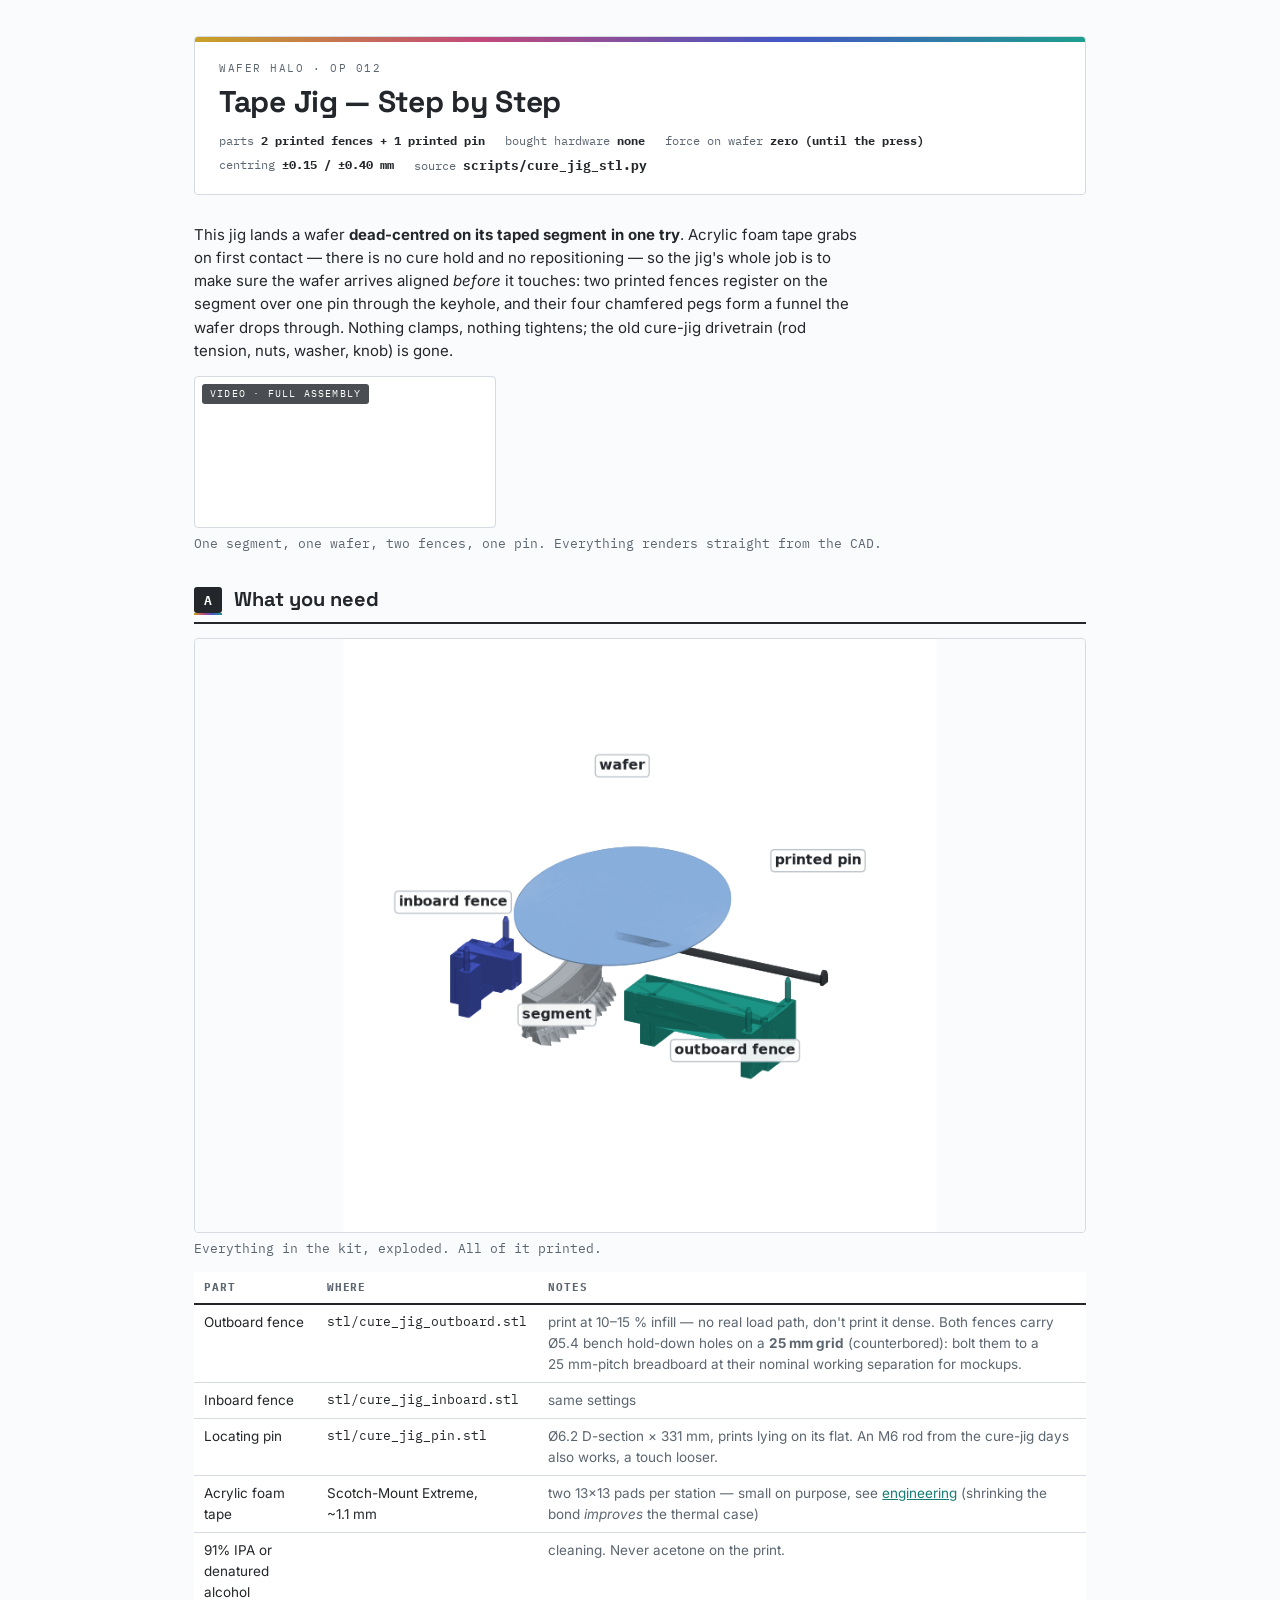
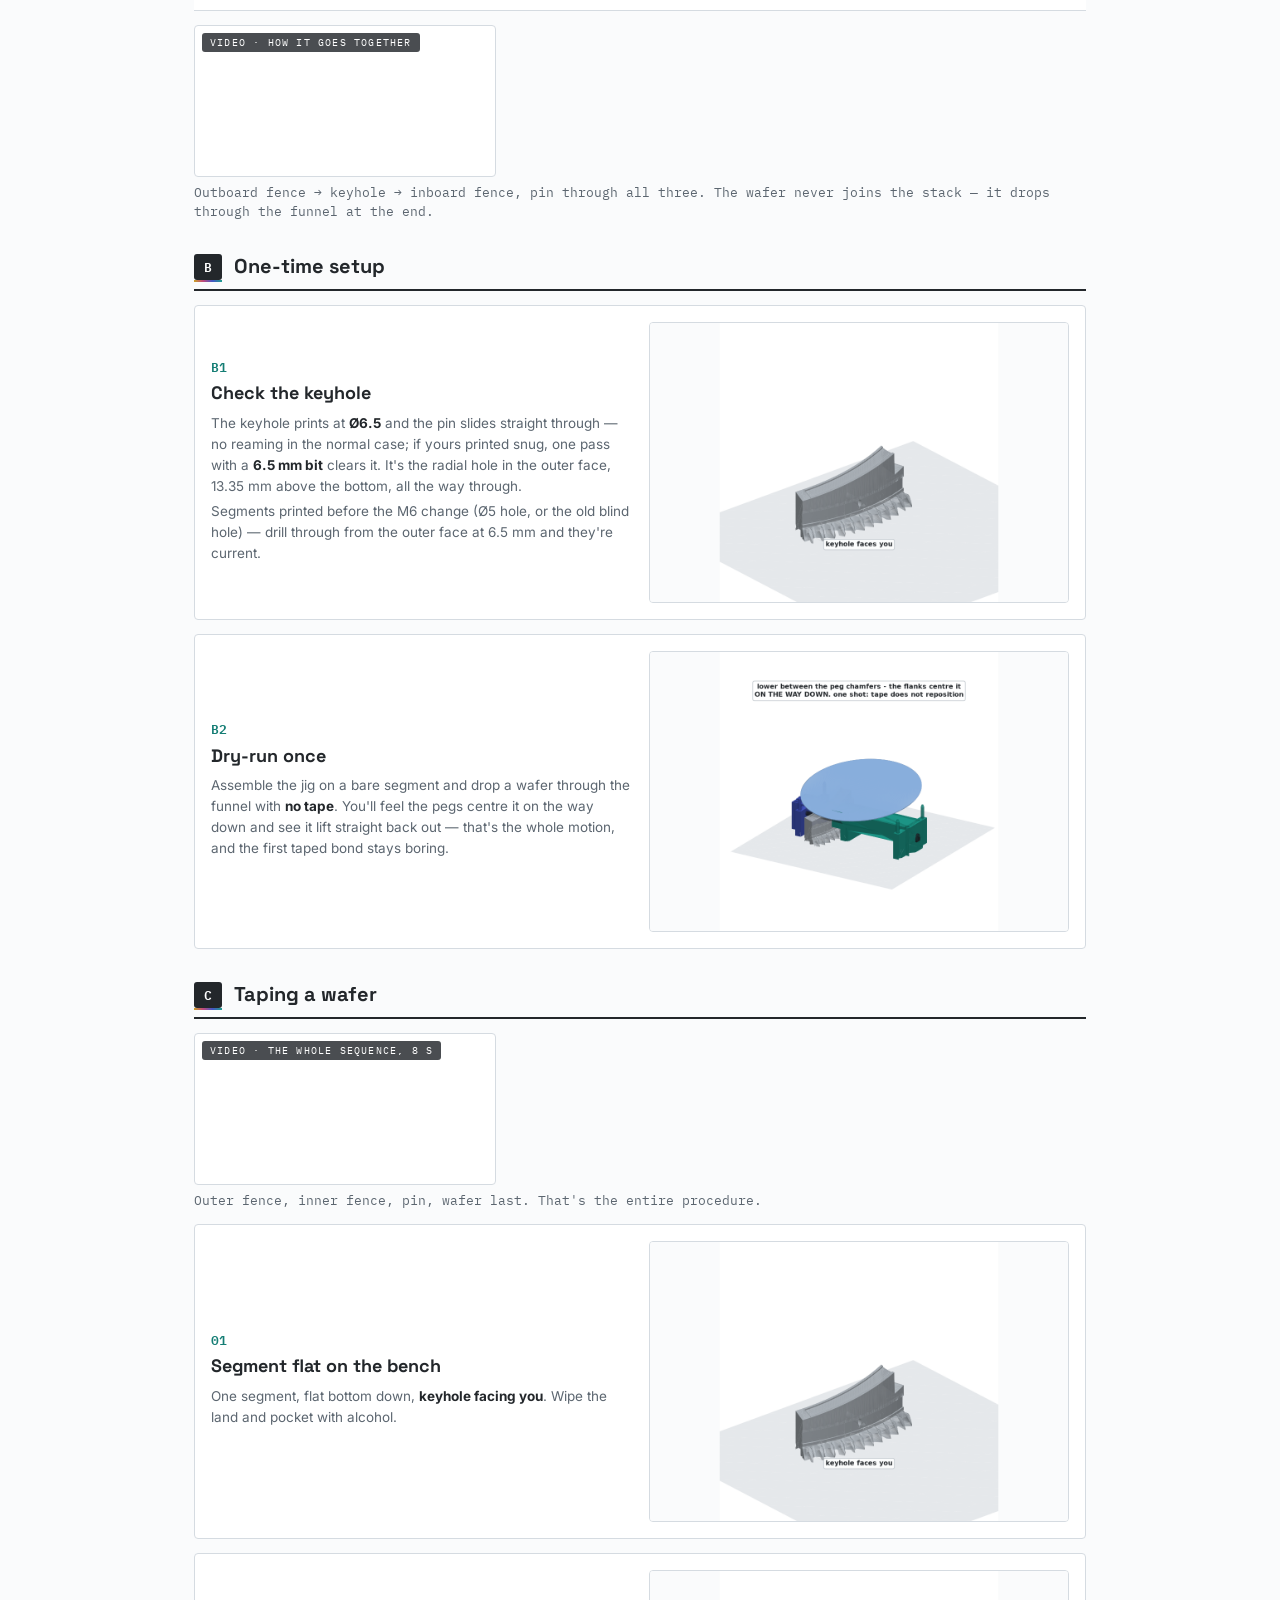
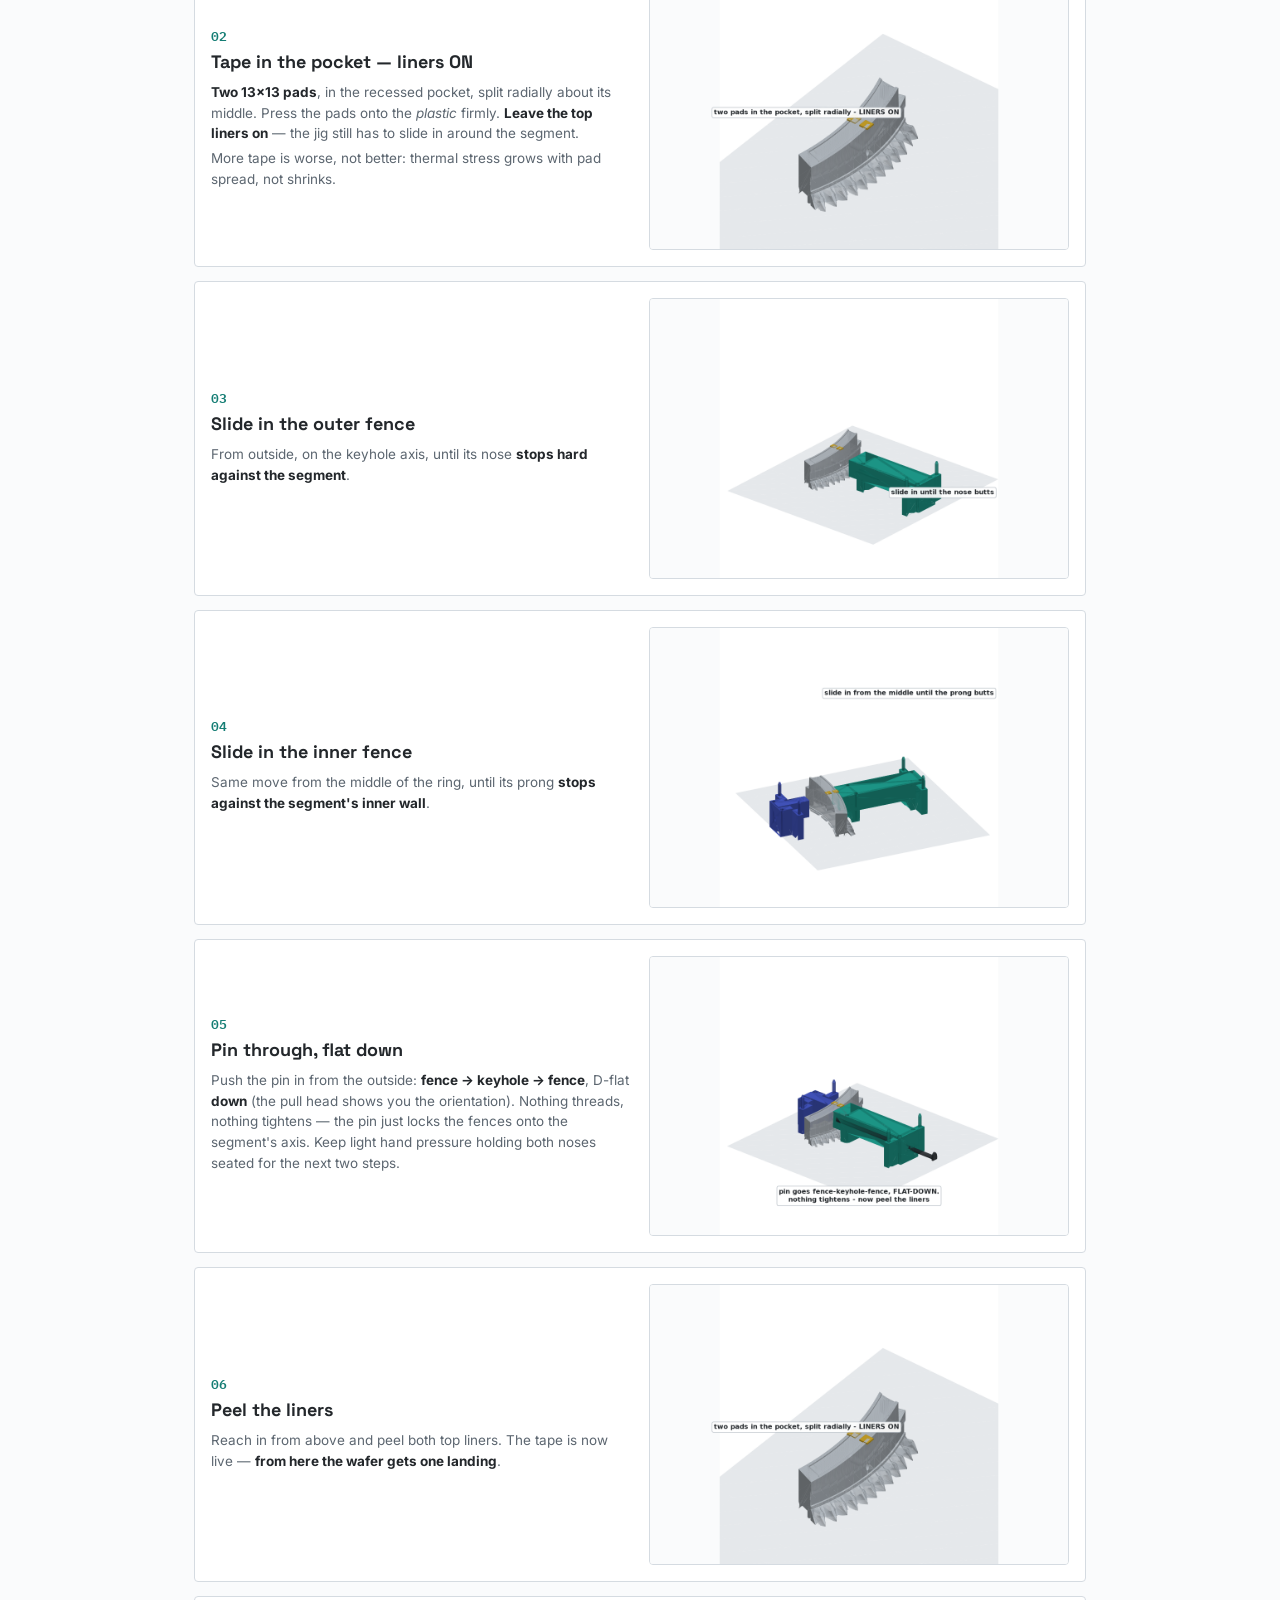
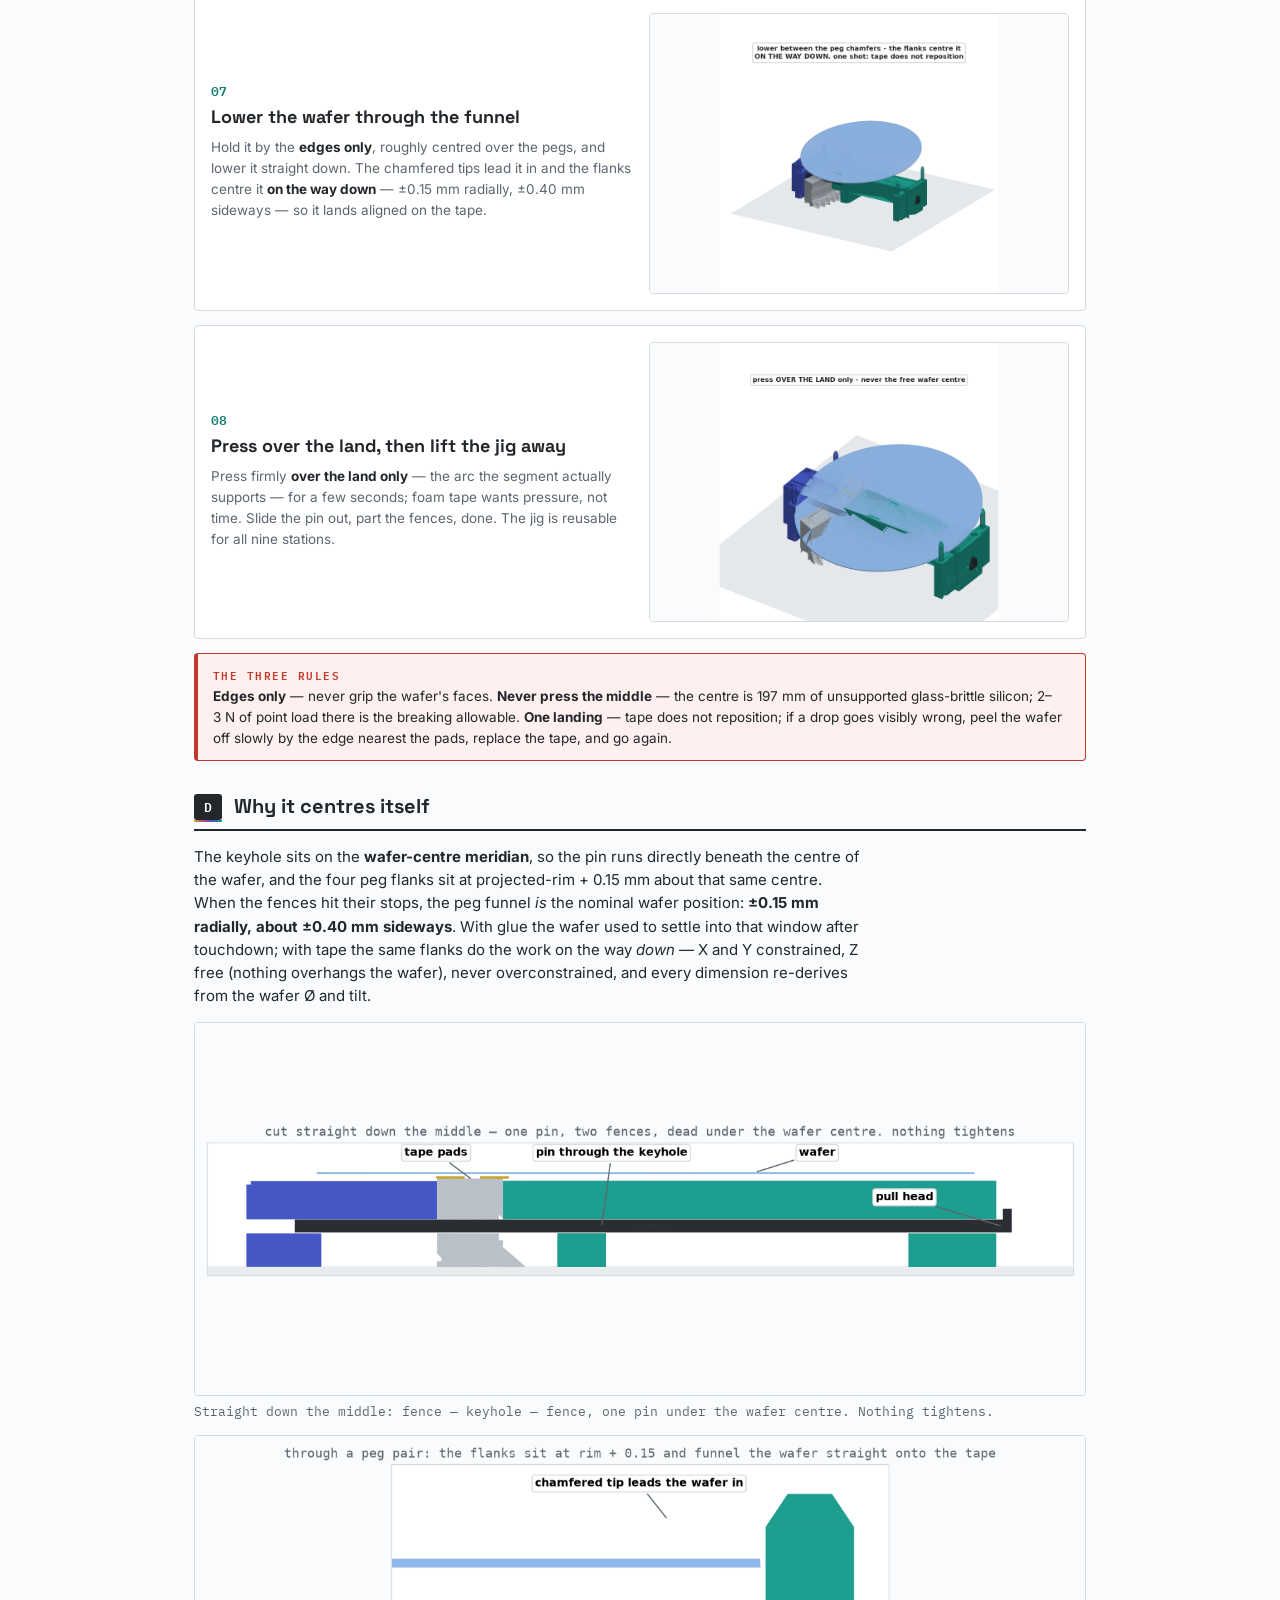
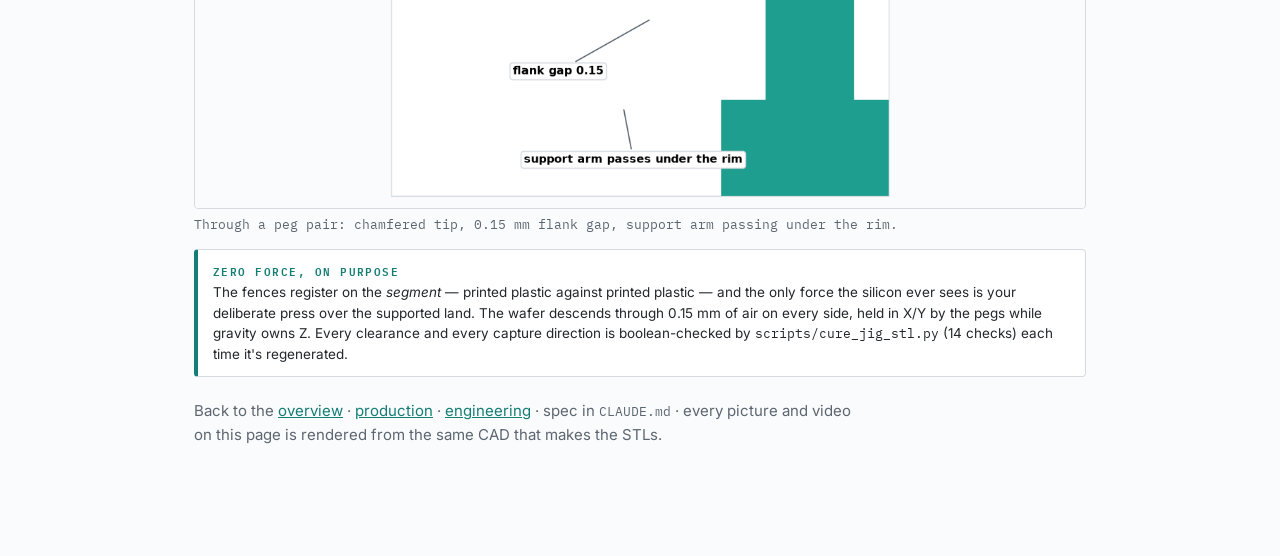
==== commit 1a4eb63e: "F625ZZ bearing idlers + every mount/jig hole on a 25 mm breadboard grid Nick 2026-07-27: "Make all o" ====
--- a/docs/cure-jig.html
+++ b/docs/cure-jig.html
@@ -93,7 +93,7 @@
 
   <table>
     <tr><th>Part</th><th>Where</th><th>Notes</th></tr>
-    <tr><td>Outboard fence</td><td class="mono">stl/cure_jig_outboard.stl</td><td class="dim">print at 10–15 % infill — no real load path, don't print it dense</td></tr>
+    <tr><td>Outboard fence</td><td class="mono">stl/cure_jig_outboard.stl</td><td class="dim">print at 10–15 % infill — no real load path, don't print it dense. Both fences carry Ø5.4 bench hold-down holes on a <b>25&nbsp;mm grid</b> (counterbored): bolt them to a 25&nbsp;mm-pitch breadboard at their nominal working separation for mockups.</td></tr>
     <tr><td>Inboard fence</td><td class="mono">stl/cure_jig_inboard.stl</td><td class="dim">same settings</td></tr>
     <tr><td>Locating pin</td><td class="mono">stl/cure_jig_pin.stl</td><td class="dim">Ø6.2 D-section × 331 mm, prints lying on its flat. An M6 rod from the cure-jig days also works, a touch looser.</td></tr>
     <tr><td>Acrylic foam tape</td><td>Scotch-Mount Extreme, ~1.1&nbsp;mm</td><td class="dim">two 13×13 pads per station — small on purpose, see <a href="engineering.html">engineering</a> (shrinking the bond <em>improves</em> the thermal case)</td></tr>
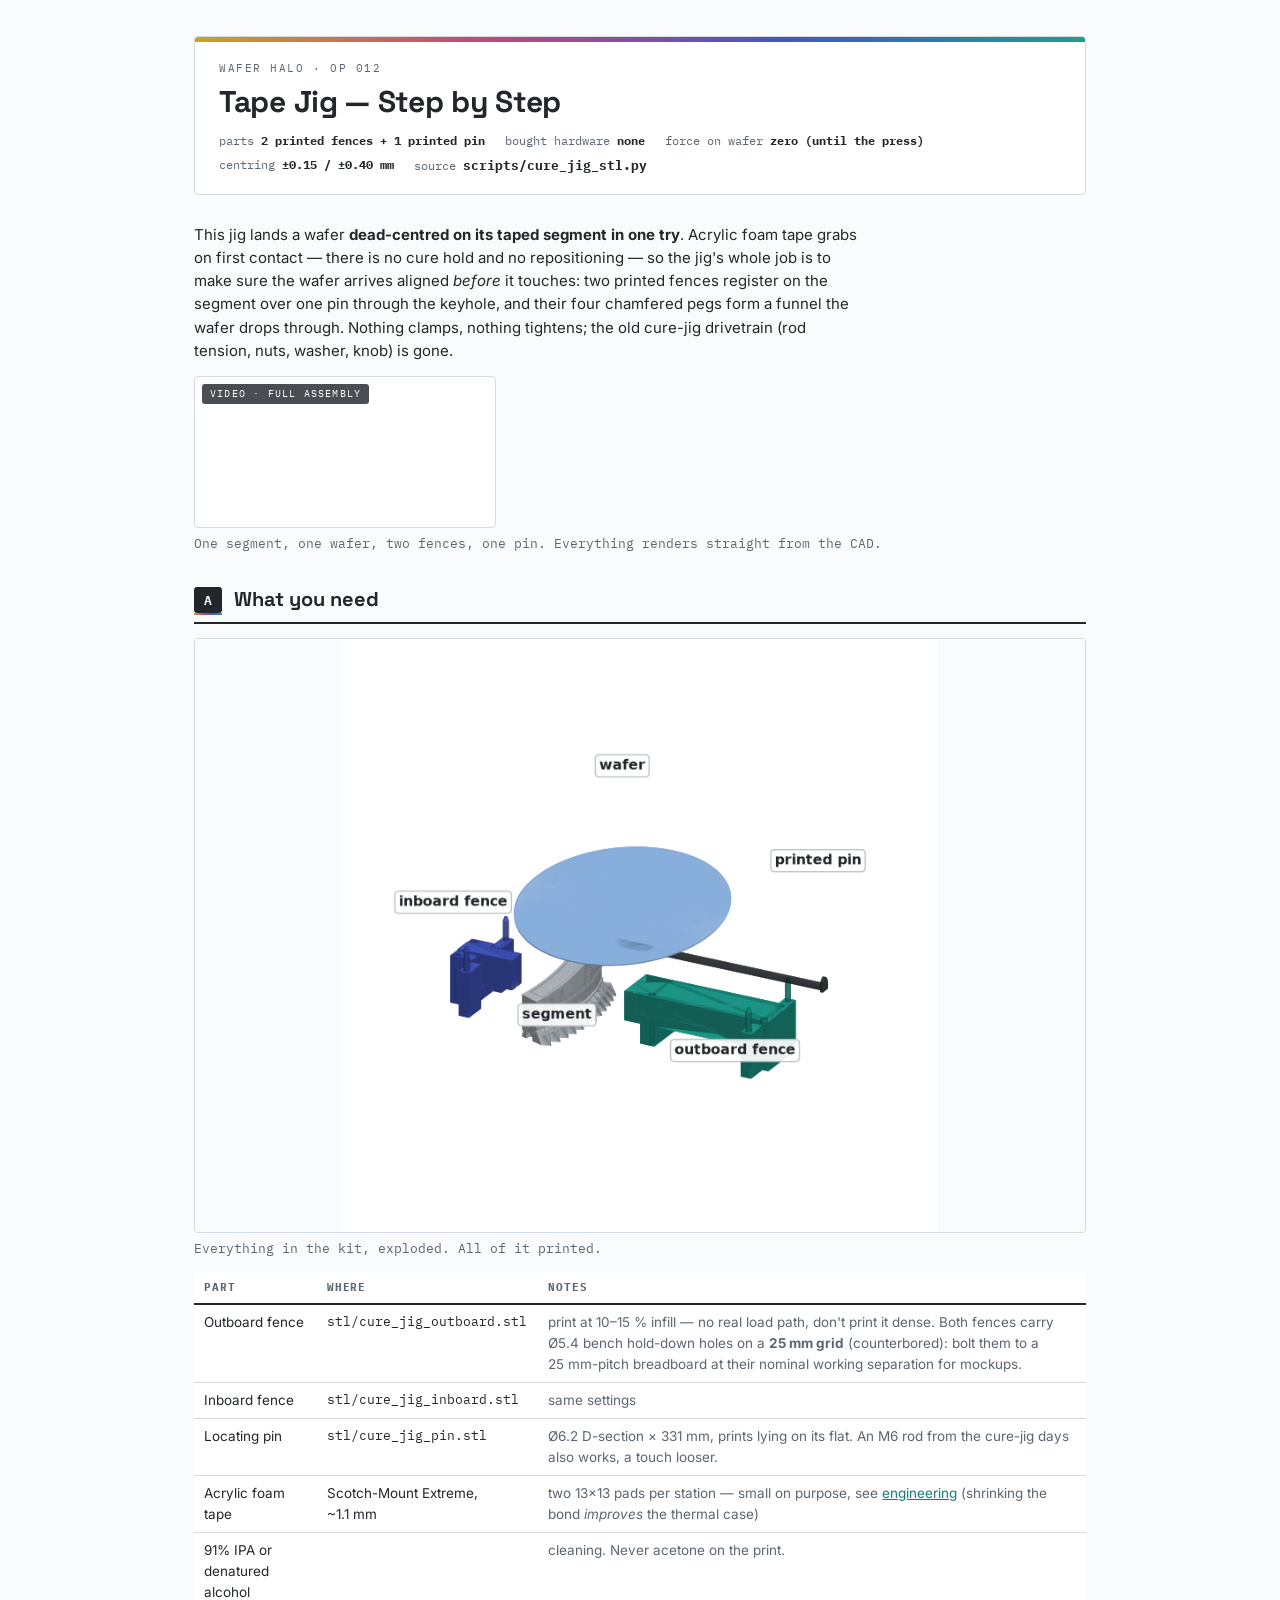
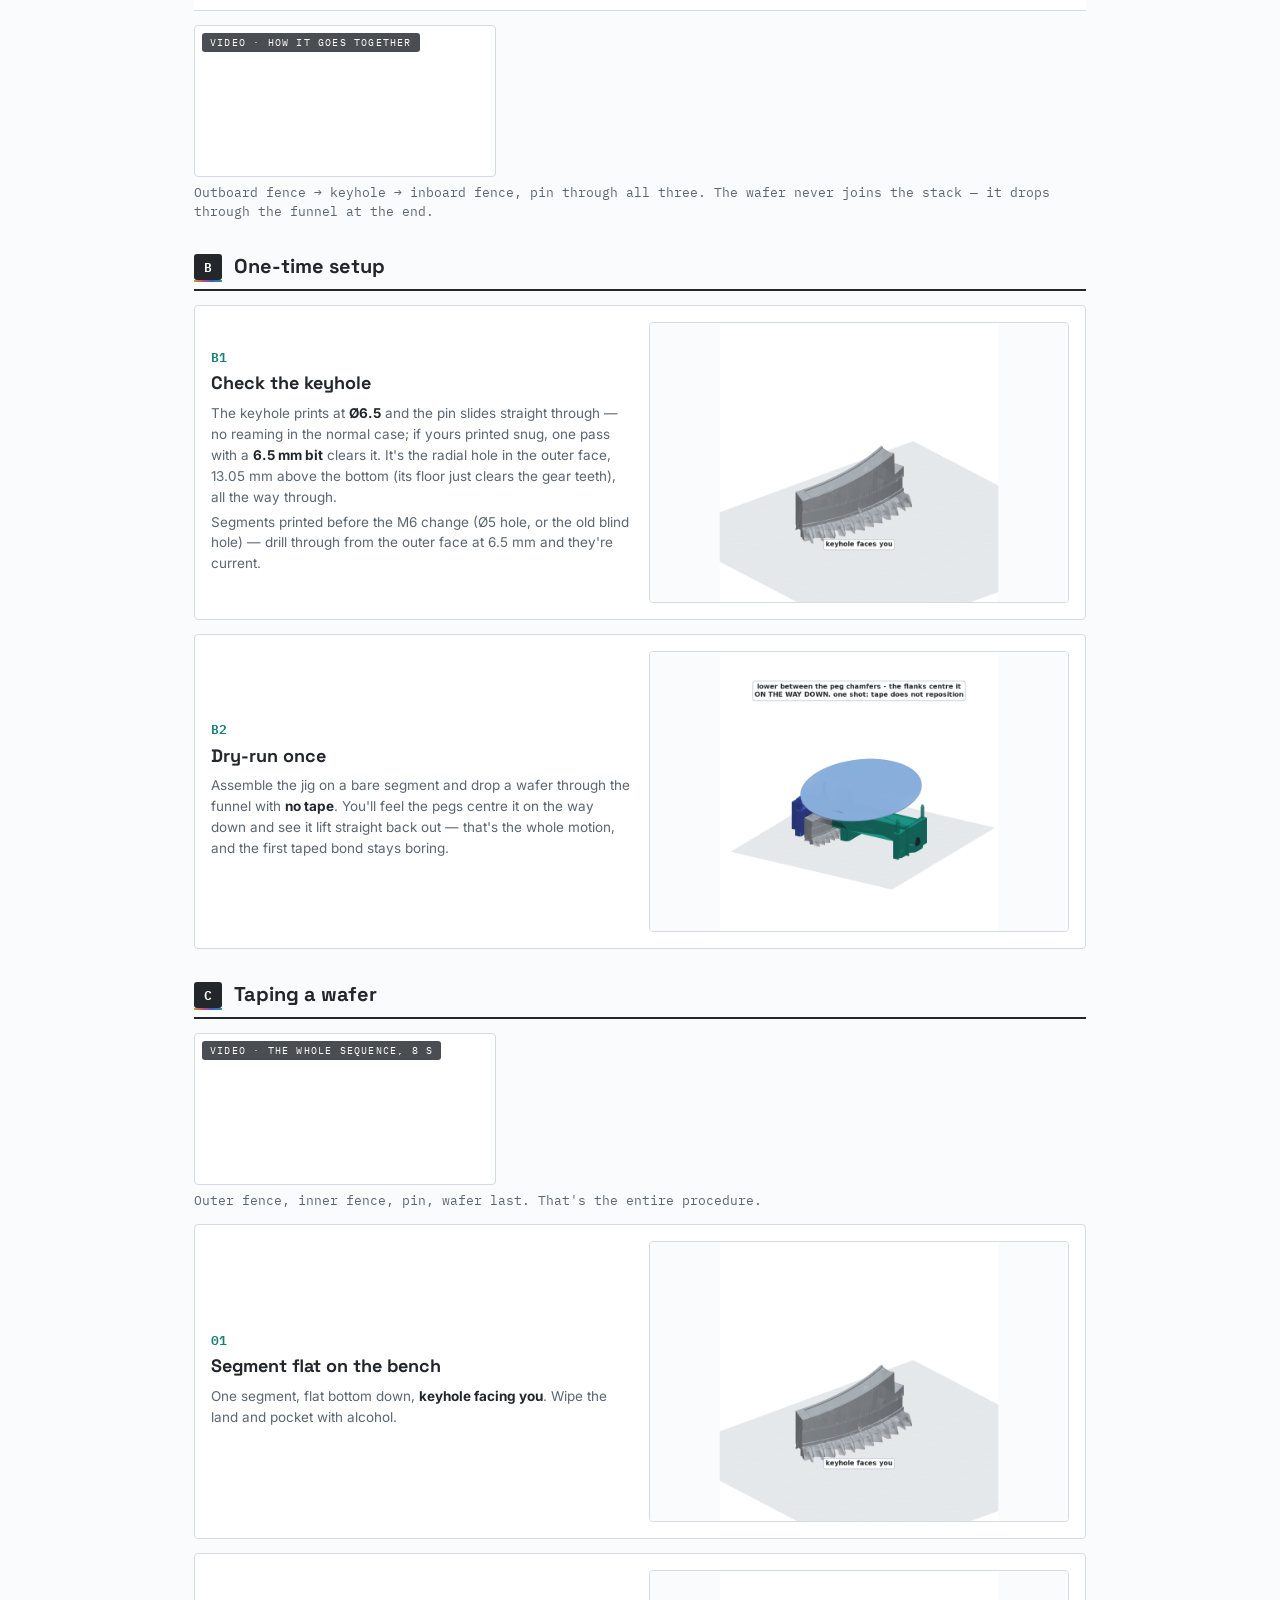
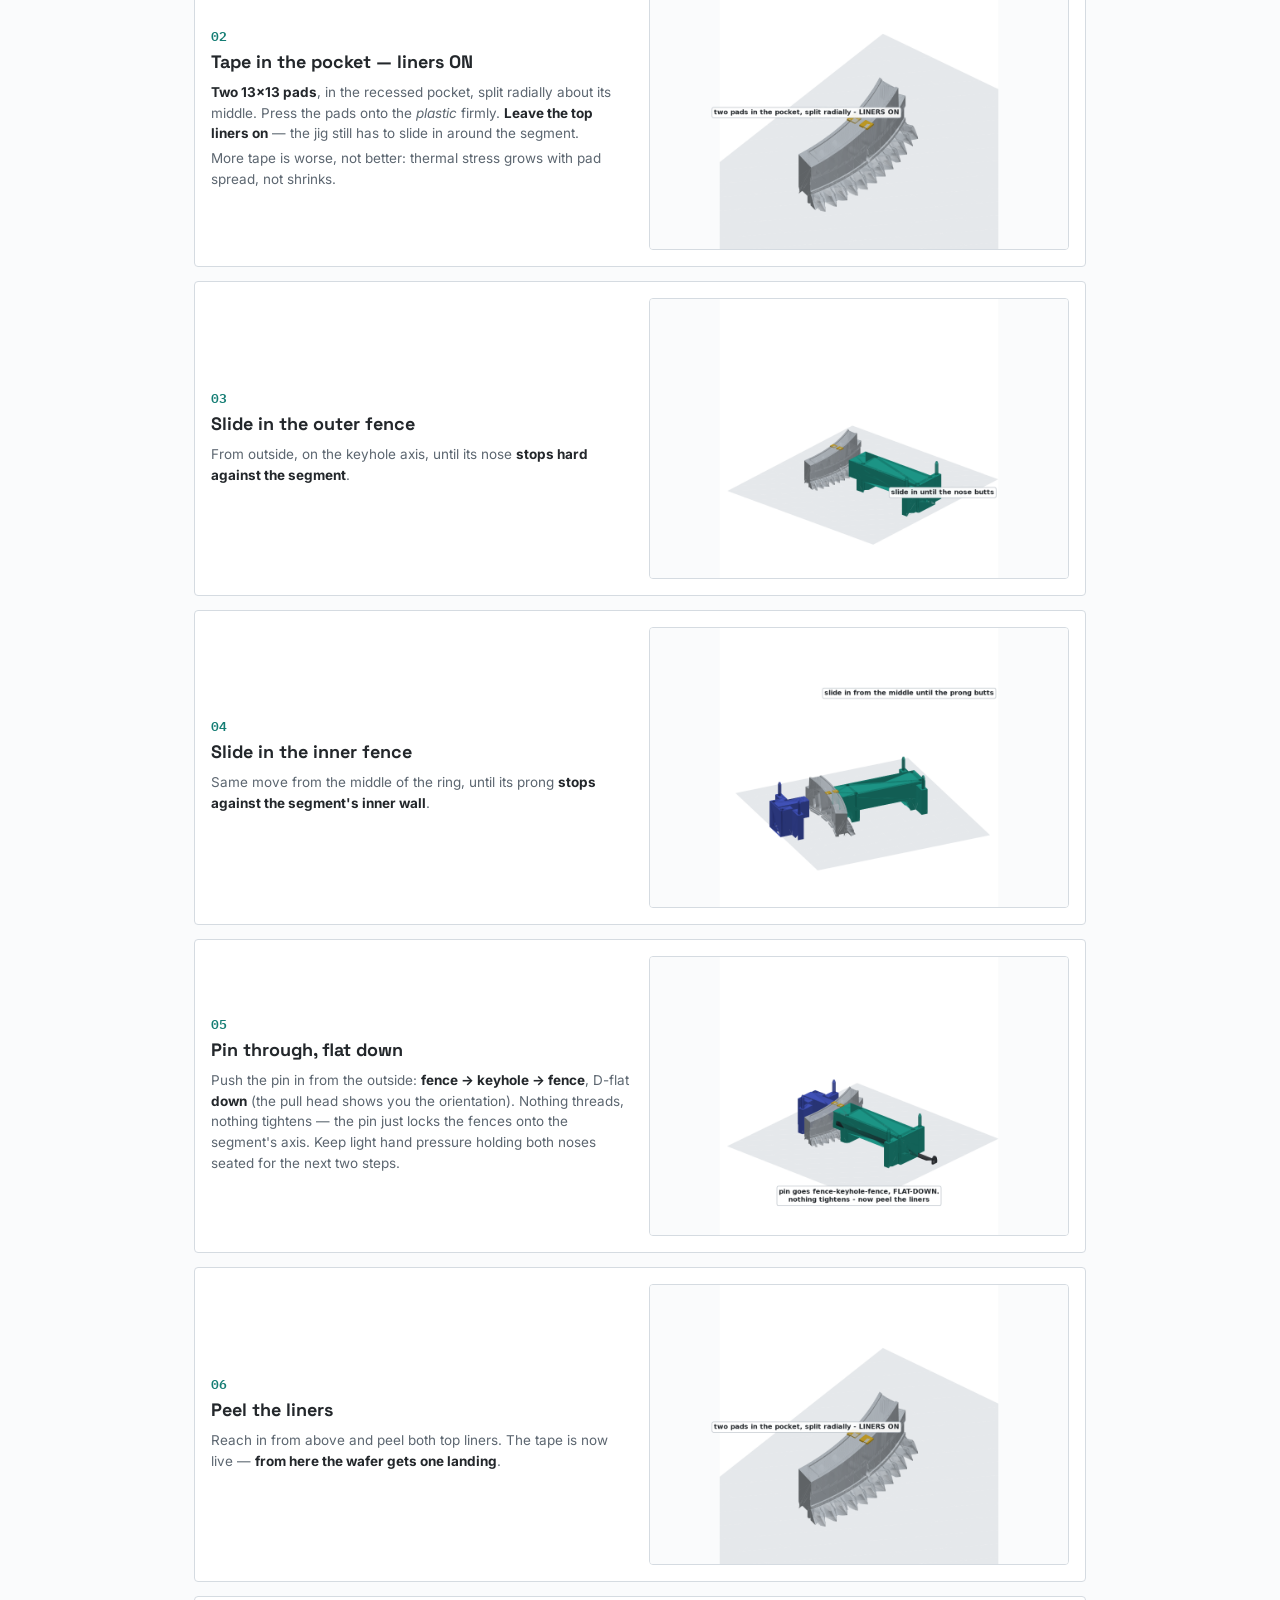
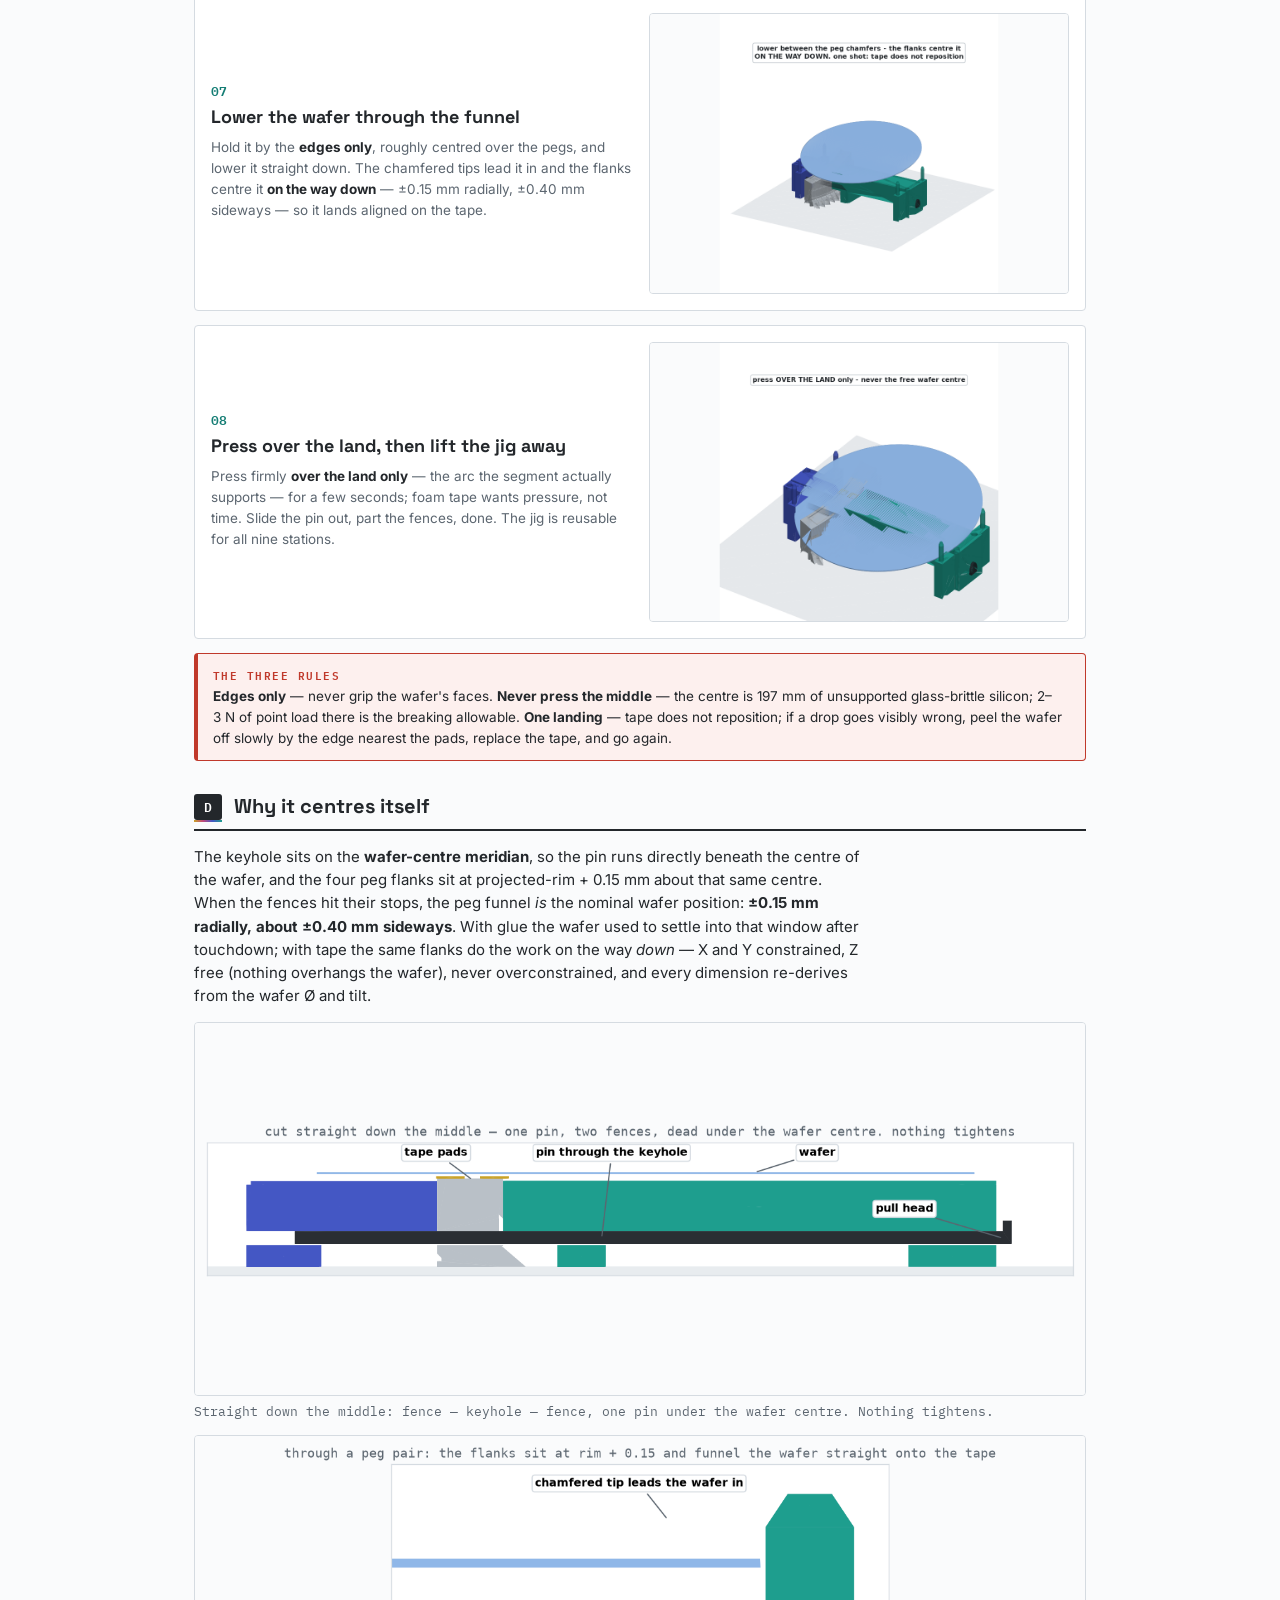
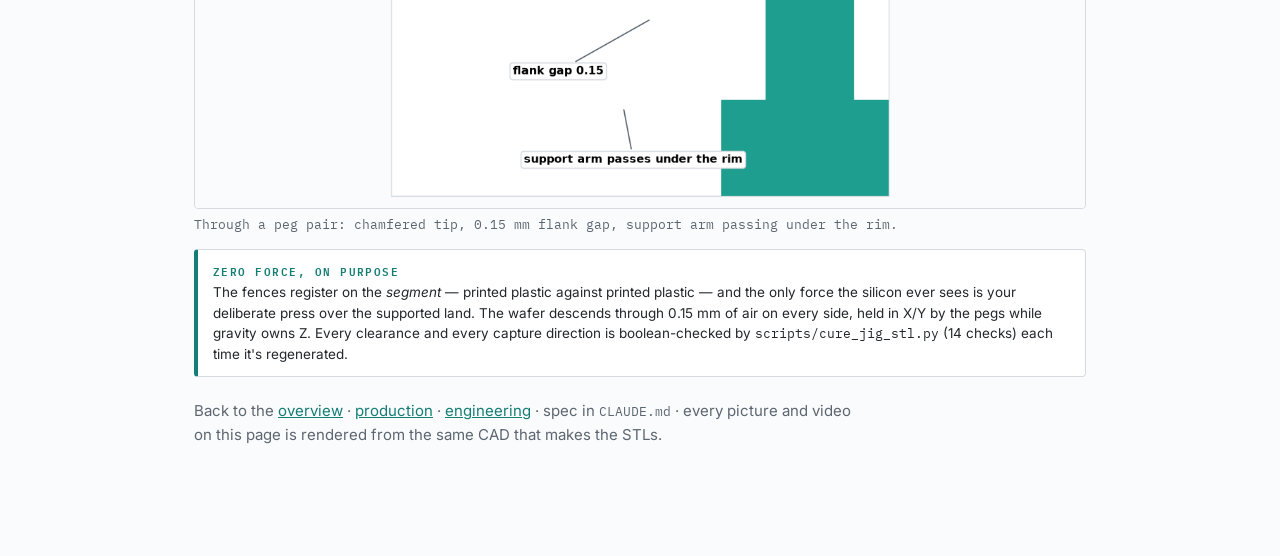
==== commit 30129aec: "docs truth pass for the master push: sliced 72.8 g, calc.js knows the pattern, media re-rendered - S" ====
--- a/docs/cure-jig.html
+++ b/docs/cure-jig.html
@@ -114,7 +114,7 @@
     <div class="n">B1</div><h3>Check the keyhole</h3>
     <p>The keyhole prints at <b>Ø6.5</b> and the pin slides straight through — no reaming
     in the normal case; if yours printed snug, one pass with a <b>6.5&nbsp;mm bit</b> clears it.
-    It's the radial hole in the outer face, 13.35&nbsp;mm above the bottom, all the way through.</p>
+    It's the radial hole in the outer face, 13.05&nbsp;mm above the bottom (its floor just clears the gear teeth), all the way through.</p>
     <p class="dim">Segments printed before the M6 change (Ø5 hole, or the old blind hole) —
     drill through from the outer face at 6.5&nbsp;mm and they're current.</p>
   </div><figure style="margin:0"><img src="media/step1_segment.png" alt="Segment alone on the bench"></figure></div>
